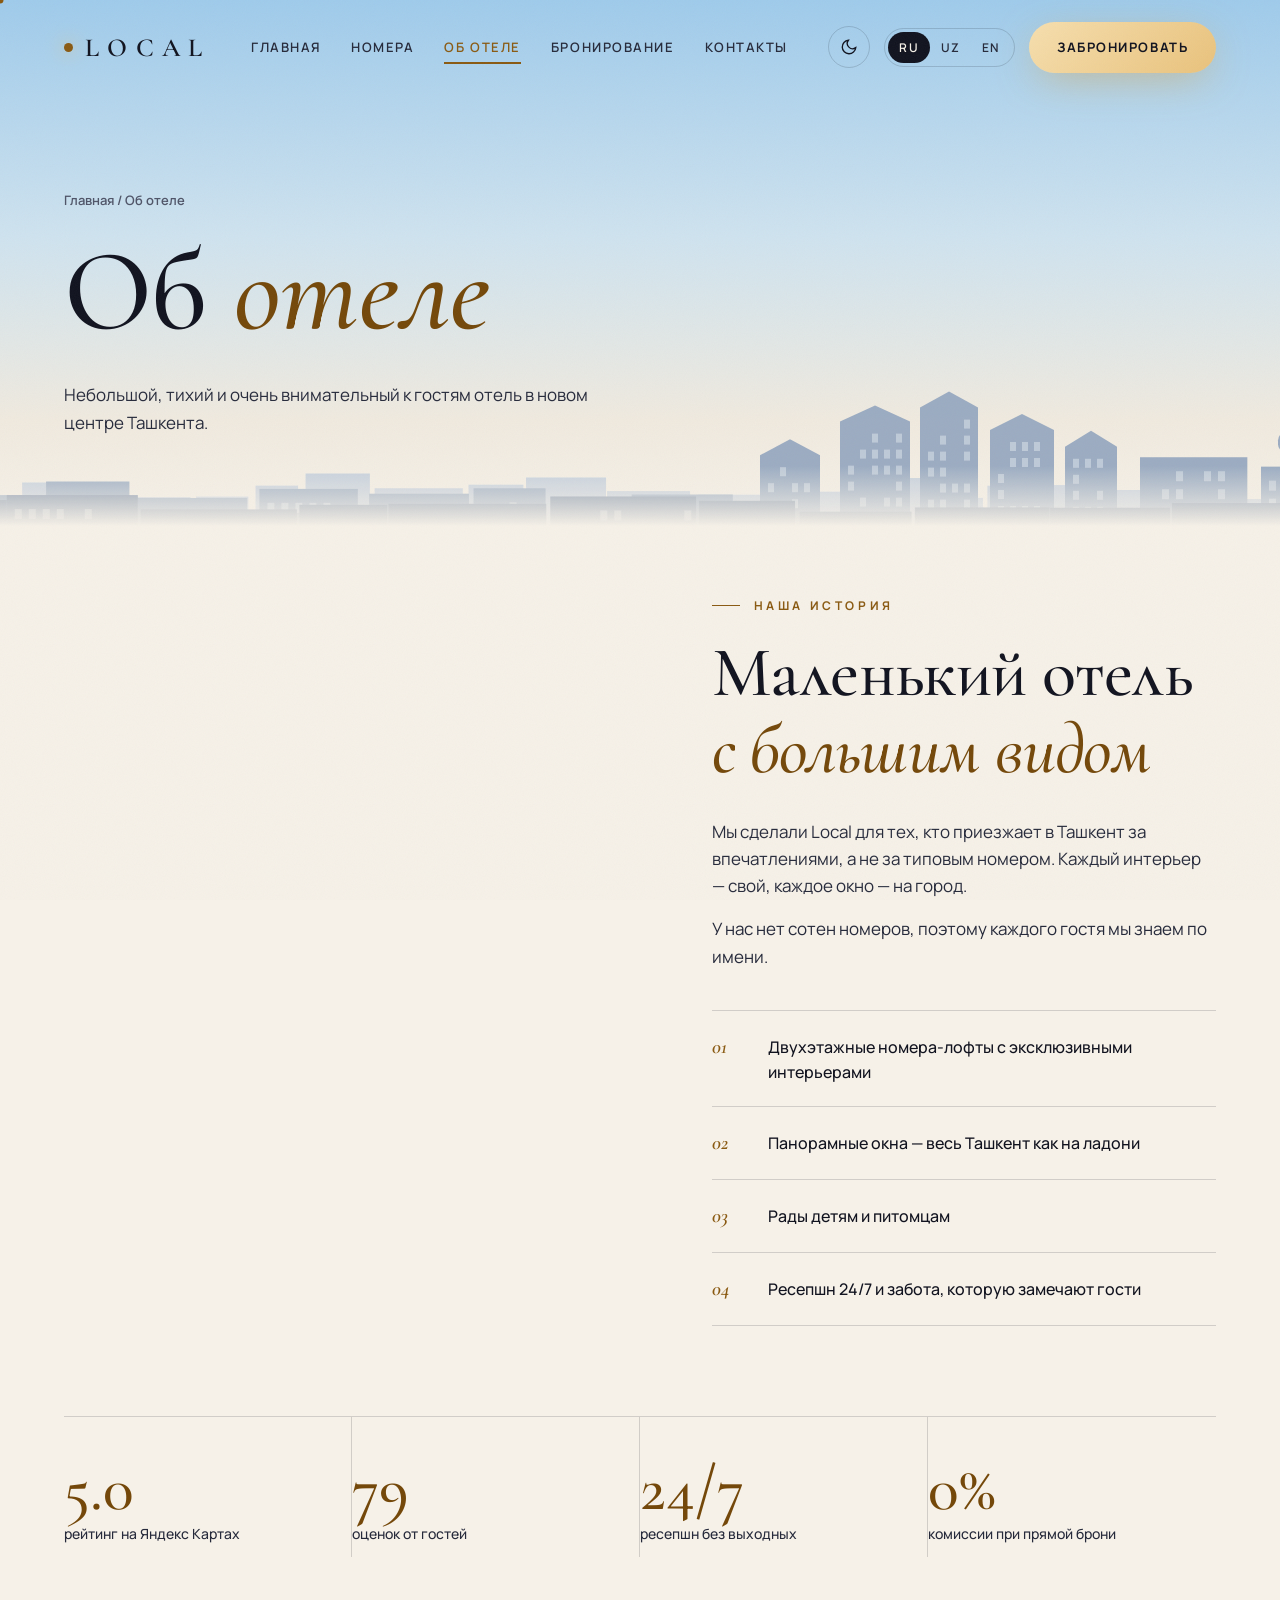
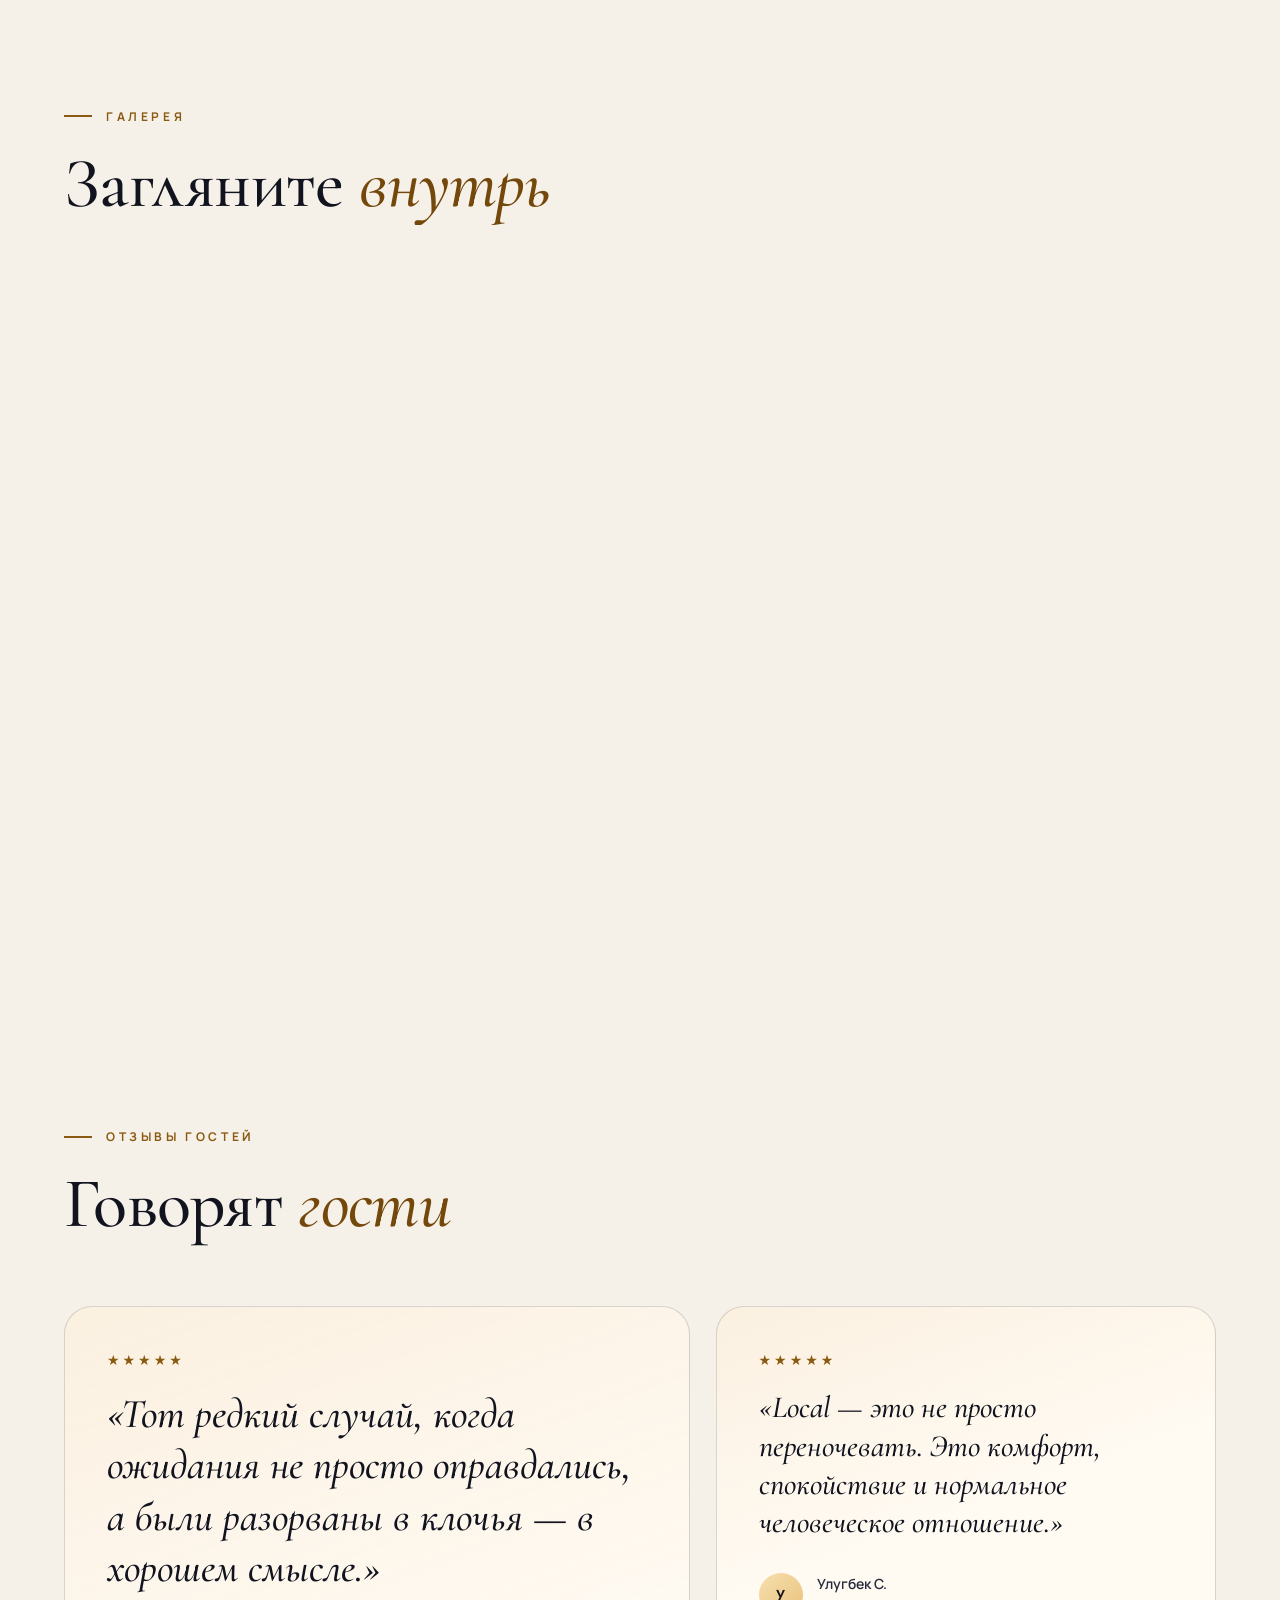
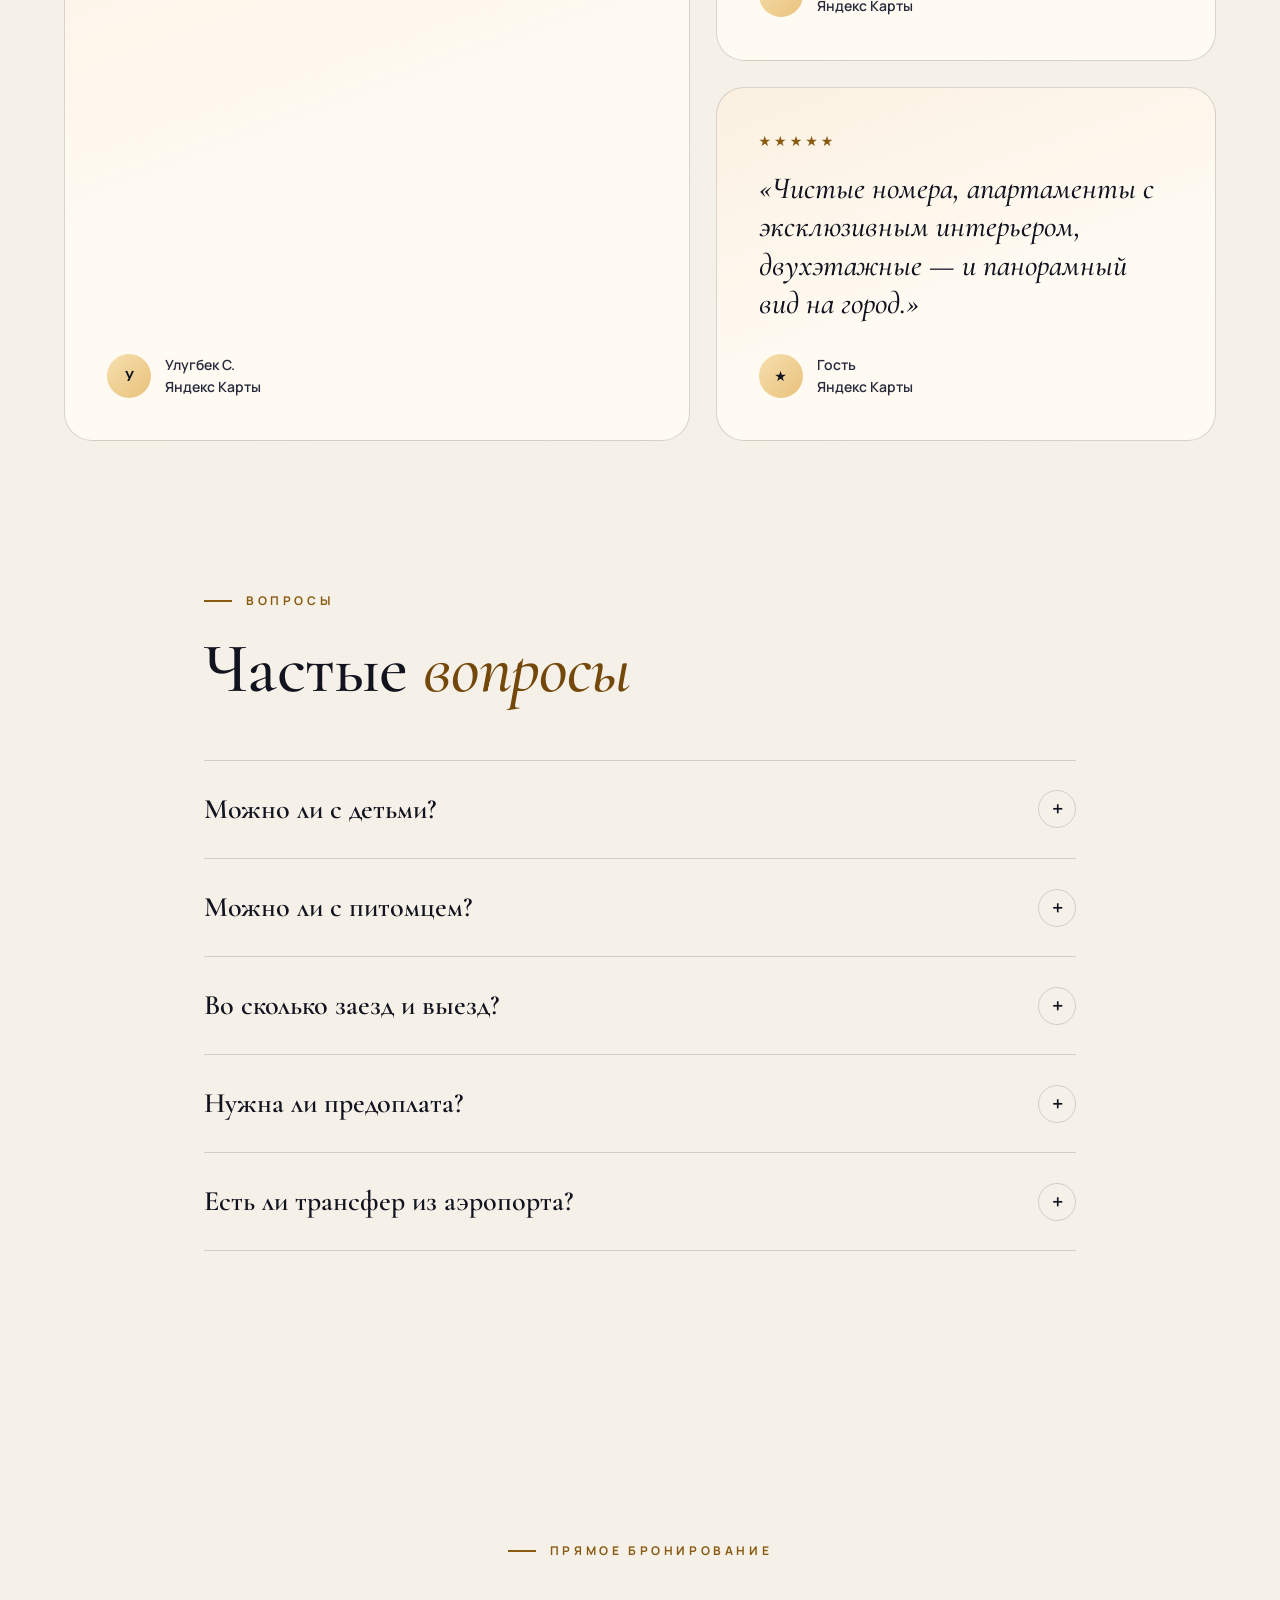
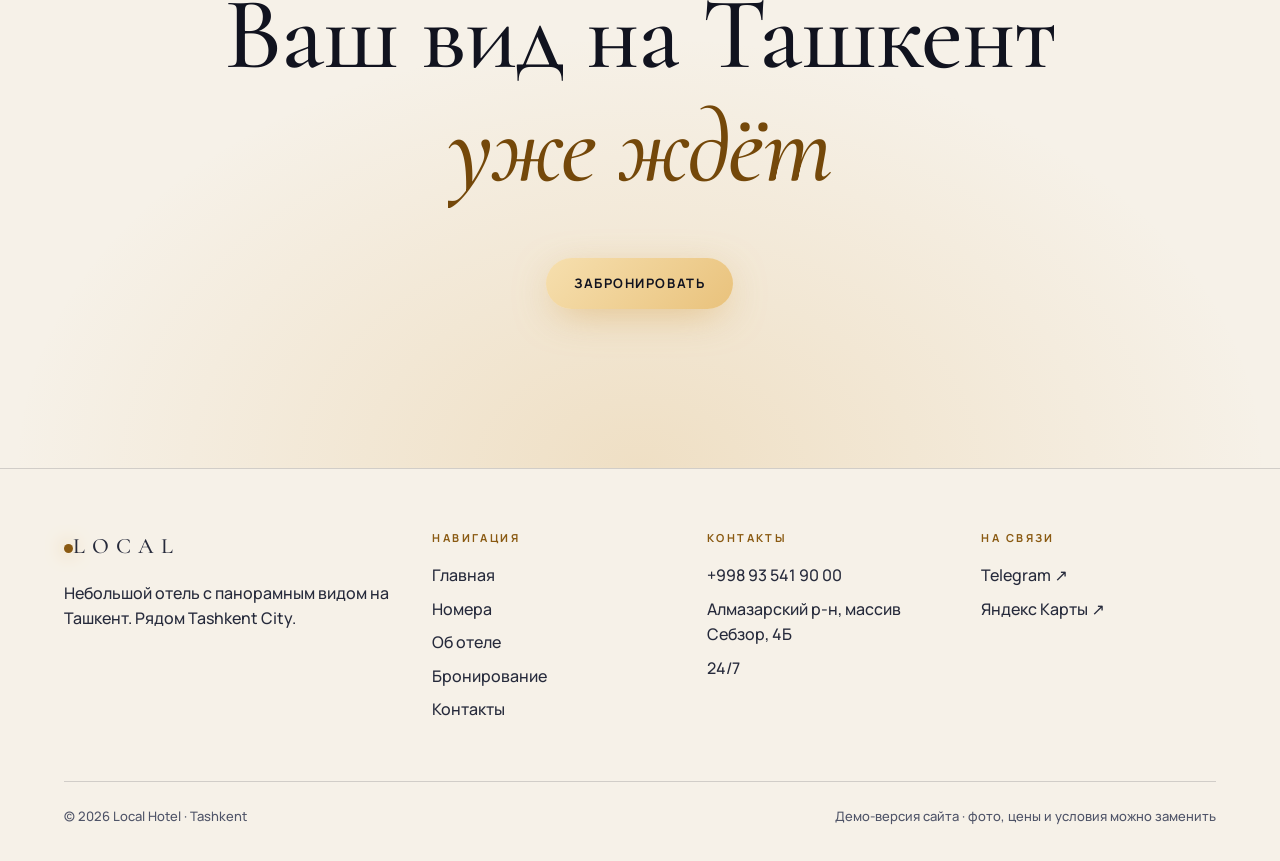
==== about.html @ a62f1e88 "Local Hotel demo site: 5 pages, light/dark theme, RU/UZ/EN, booking with kids and pets Co-Authored-B" ====
<!DOCTYPE html>
<html lang="ru" data-theme="light">
<head>
<meta charset="UTF-8">
<meta name="viewport" content="width=device-width, initial-scale=1">
<title>Об отеле — Local Hotel, Ташкент</title>
<meta name="description" content="Local Hotel — небольшой отель с панорамным видом на Ташкент. История, галерея, отзывы и ответы на частые вопросы.">
<link rel="preconnect" href="https://fonts.googleapis.com"><link rel="preconnect" href="https://fonts.gstatic.com" crossorigin>
<link href="https://fonts.googleapis.com/css2?family=Cormorant+Garamond:ital,wght@0,400;0,500;0,600;1,400;1,500;1,600&family=Manrope:wght@400;500;600;700;800&display=swap" rel="stylesheet">
<link rel="stylesheet" href="style.css">
<script>document.documentElement.dataset.theme=(()=>{try{return localStorage.getItem('lh_theme')||'light'}catch(e){return'light'}})()</script>
</head>
<body data-page="about">

<header class="page-head">
  <div class="wrap">
    <div class="crumbs reveal"><a href="index.html" data-i18n="nav_home"></a> / <span data-i18n="nav_about"></span></div>
    <h1 class="h1 split" data-i18n="ap_h"></h1>
    <p class="lead reveal d2" data-i18n="ap_p"></p>
  </div>
  <div class="mini-city city-auto"><svg data-city="140" viewBox="0 0 1600 140" preserveAspectRatio="xMidYMax slice"></svg></div>
</header>

<section class="sec" style="padding-top:70px">
  <div class="wrap">
    <div class="about-grid">
      <div class="ph arch reveal" id="storyImg"><div class="badge" data-i18n="badge"></div></div>
      <div>
        <div class="kicker reveal" data-i18n="story_k"></div>
        <h2 class="h2 split" data-i18n="story_h"></h2>
        <p class="lead reveal d1" style="margin-top:26px" data-i18n="story_p1"></p>
        <p class="lead reveal d2" style="margin-top:16px" data-i18n="story_p2"></p>
        <div class="num-list reveal d3">
          <div><em>01</em><p data-i18n="a1"></p></div>
          <div><em>02</em><p data-i18n="a2"></p></div>
          <div><em>03</em><p data-i18n="a3"></p></div>
          <div><em>04</em><p data-i18n="a4"></p></div>
        </div>
      </div>
    </div>
    <div class="stats">
      <div class="stat reveal"><b data-count="5.0">0</b><span data-i18n="s1"></span></div>
      <div class="stat reveal d1"><b data-count="79">0</b><span data-i18n="s2"></span></div>
      <div class="stat reveal d2"><b>24/7</b><span data-i18n="s3"></span></div>
      <div class="stat reveal d3"><b>0%</b><span data-i18n="s4"></span></div>
    </div>
  </div>
</section>

<section class="sec" style="padding-top:20px">
  <div class="wrap">
    <div class="kicker reveal" data-i18n="gal_k"></div>
    <h2 class="h2 split" data-i18n="gal_h"></h2>
    <div class="gallery" id="gallery"></div>
  </div>
</section>

<section class="sec" style="padding-top:20px">
  <div class="wrap">
    <div class="kicker reveal" data-i18n="rev_k"></div>
    <h2 class="h2 split" data-i18n="rev_h"></h2>
    <div class="reviews">
      <div class="rev big reveal"><div><div class="stars5">★★★★★</div><q data-i18n="r1"></q></div>
        <div class="who"><div class="av">У</div><div>Улугбек С.<br><span data-i18n="ya"></span></div></div></div>
      <div class="rev reveal d1"><div class="stars5">★★★★★</div><q data-i18n="r2"></q>
        <div class="who"><div class="av">У</div><div>Улугбек С.<br><span data-i18n="ya"></span></div></div></div>
      <div class="rev reveal d2"><div class="stars5">★★★★★</div><q data-i18n="r3"></q>
        <div class="who"><div class="av">★</div><div><span data-i18n="guest_n"></span><br><span data-i18n="ya"></span></div></div></div>
    </div>
  </div>
</section>

<section class="sec" style="padding-top:20px">
  <div class="wrap" style="max-width:1000px">
    <div class="kicker reveal" data-i18n="faq_k"></div>
    <h2 class="h2 split" data-i18n="faq_h"></h2>
    <div class="faq reveal d1">
      <div class="qa"><button><span data-i18n="q1"></span><i>+</i></button><div class="ans"><div><p data-i18n="aq1"></p></div></div></div>
      <div class="qa"><button><span data-i18n="q2"></span><i>+</i></button><div class="ans"><div><p data-i18n="aq2"></p></div></div></div>
      <div class="qa"><button><span data-i18n="q3"></span><i>+</i></button><div class="ans"><div><p data-i18n="aq3"></p></div></div></div>
      <div class="qa"><button><span data-i18n="q4"></span><i>+</i></button><div class="ans"><div><p data-i18n="aq4"></p></div></div></div>
      <div class="qa"><button><span data-i18n="q5"></span><i>+</i></button><div class="ans"><div><p data-i18n="aq5"></p></div></div></div>
    </div>
  </div>
</section>

<section class="cta">
  <div class="wrap">
    <div class="kicker reveal" style="justify-content:center" data-i18n="cta_k"></div>
    <h2 class="h2 split" data-i18n="cta_h"></h2>
    <div class="btns reveal d2"><a href="booking.html" class="btn btn-gold"><span data-i18n="book"></span></a></div>
  </div>
</section>

<script src="app.js"></script>
<script>
$('#storyImg').insertAdjacentHTML('afterbegin',`<img src="${IMG.r1}" alt="" loading="lazy" onerror="this.remove()">`);
const pics=[ROOMS[1].img,IMG.about,ROOMS[0].img,ROOMS[2].img,ROOMS[3].img,IMG.cat];
$('#gallery').innerHTML=pics.map((p,i)=>`<div class="ph reveal d${i%4}"><img src="${p}" alt="" loading="lazy" onerror="this.remove()"></div>`).join('');
LH.faq(); LH.lightbox(); LH.init();
</script>
</body>
</html>
---- style.css ----
/* ============ LOCAL HOTEL — общие стили ============ */
:root{
  --bg:#f6f1e8;--bg-2:#ede4d5;--surface:#fffaf2;--surface-2:#f1e8da;
  --text:#11131f;--text-2:#262a3b;--mute:#4f5468;
  --line:rgba(17,19,31,.16);--glass:rgba(255,250,242,.82);--nav-bg:rgba(246,241,232,.9);
  --acc:#8a5a12;--acc-2:#74480a;--gold:#e9c27c;--gold-2:#f6dfae;--on-gold:#11131f;
  --ph:linear-gradient(160deg,#e6dbc8,#d2c3a8);
  --hero-bg:linear-gradient(180deg,#9fcbeb 0%,#cfe3ef 45%,#f0eadf 80%,var(--bg) 100%);
  --h1:#c1cddc;--h2:#93a6bf;--h3:#7387a3;
  --grain:.04;--shadow:0 30px 80px -30px rgba(60,45,20,.35);
  --serif:'Cormorant Garamond',Georgia,serif;
  --sans:'Manrope',system-ui,sans-serif;
  --ease:cubic-bezier(.2,.8,.2,1);
  color-scheme:light;
}
[data-theme="dark"]{
  --bg:#070a12;--bg-2:#0b1020;--surface:#111a30;--surface-2:#0b1020;
  --text:#f3ece0;--text-2:#d0d5e0;--mute:#a3abbf;
  --line:rgba(243,236,224,.13);--glass:rgba(12,18,36,.66);--nav-bg:rgba(7,10,18,.8);
  --acc:#e8c27a;--acc-2:#f6dfae;
  --ph:linear-gradient(160deg,#2a3558,#121a30 60%,#0b1020);
  --hero-bg:radial-gradient(120% 80% at 70% 0%,#1d2a52 0%,#0e1530 45%,#070a12 100%);
  --h1:#141d3a;--h2:#0c1226;--h3:#070a12;
  --grain:.07;--shadow:0 30px 80px -20px rgba(0,0,0,.7);
  color-scheme:dark;
}
*{box-sizing:border-box;margin:0;padding:0}
html{scroll-behavior:smooth}
body{background:var(--bg);color:var(--text);font-family:var(--sans);line-height:1.6;overflow-x:hidden;-webkit-font-smoothing:antialiased;transition:background .6s,color .6s}
a{color:inherit;text-decoration:none}
img{display:block;max-width:100%}
button,input,select,textarea{font:inherit;color:inherit}
::selection{background:var(--gold);color:var(--on-gold)}
body::after{content:"";position:fixed;inset:0;pointer-events:none;z-index:300;opacity:var(--grain);
  background-image:url("data:image/svg+xml,%3Csvg xmlns='http://www.w3.org/2000/svg' width='160' height='160'%3E%3Cfilter id='n'%3E%3CfeTurbulence type='fractalNoise' baseFrequency='.9' numOctaves='3' stitchTiles='stitch'/%3E%3C/filter%3E%3Crect width='100%25' height='100%25' filter='url(%23n)'/%3E%3C/svg%3E")}

/* ---------- переходы между страницами ---------- */
.curtain{position:fixed;inset:0;z-index:400;background:var(--text);color:var(--bg);display:grid;place-items:center;transform:translateY(0);transition:transform .9s var(--ease)}
.curtain .cw{font-family:var(--serif);font-size:clamp(46px,8vw,110px);letter-spacing:.32em;display:flex;overflow:hidden}
.curtain .cw span{display:inline-block;transform:translateY(110%);animation:cup .8s var(--ease) forwards}
.curtain.out{transform:translateY(-100%);visibility:hidden;transition:transform .9s var(--ease),visibility 0s .9s}
.curtain.in{transform:translateY(0);transition:transform .7s var(--ease)}
.curtain.below{transform:translateY(100%);transition:none}
@keyframes cup{to{transform:none}}

/* ---------- курсор ---------- */
.cur,.cur-ring{position:fixed;left:0;top:0;pointer-events:none;z-index:350;border-radius:50%;transform:translate(-50%,-50%)}
.cur{width:7px;height:7px;background:var(--acc)}
.cur-ring{width:38px;height:38px;border:1px solid var(--acc);transition:width .35s var(--ease),height .35s var(--ease),background .35s,border-color .35s;opacity:.6}
.cur-ring.big{width:74px;height:74px;background:rgba(232,194,122,.15);border-color:transparent;opacity:1}
@media (hover:none){.cur,.cur-ring{display:none}}

/* ---------- прогресс скролла ---------- */
.progress{position:fixed;top:0;left:0;height:2px;width:100%;background:linear-gradient(90deg,var(--gold),var(--acc));transform-origin:0 50%;transform:scaleX(0);z-index:60}

/* ---------- шапка ---------- */
.nav{position:fixed;top:0;left:0;right:0;z-index:50;display:flex;align-items:center;justify-content:space-between;padding:22px 5vw;transition:background .4s,padding .4s,border-color .4s,transform .5s var(--ease);border-bottom:1px solid transparent}
.nav.scrolled{background:var(--nav-bg);backdrop-filter:blur(18px);-webkit-backdrop-filter:blur(18px);padding:13px 5vw;border-color:var(--line)}
.nav.hide{transform:translateY(-100%)}
.logo{font-family:var(--serif);font-size:26px;letter-spacing:.32em;font-weight:600;display:flex;align-items:center;gap:12px}
.logo i{width:9px;height:9px;border-radius:50%;background:var(--acc);box-shadow:0 0 18px var(--gold);display:inline-block;animation:pulse 2.4s ease-in-out infinite}
@keyframes pulse{50%{box-shadow:0 0 4px var(--gold)}}
.nav-links{display:flex;gap:30px;font-size:13px;letter-spacing:.12em;text-transform:uppercase;color:var(--text-2);font-weight:600}
.nav-links a{position:relative;transition:color .3s}
.nav-links a:hover,.nav-links a.active{color:var(--acc)}
.nav-links a::after{content:"";position:absolute;left:0;bottom:-6px;height:1.5px;width:0;background:var(--acc);transition:width .4s var(--ease)}
.nav-links a:hover::after,.nav-links a.active::after{width:100%}
.nav-right{display:flex;align-items:center;gap:14px}
.lang{display:flex;border:1px solid var(--line);border-radius:40px;padding:3px}
.lang button{background:none;border:0;cursor:pointer;font-size:12px;font-weight:600;letter-spacing:.1em;padding:6px 11px;border-radius:30px;color:var(--text-2);transition:.3s}
.lang button.on{background:var(--text);color:var(--bg)}
.icon-btn{width:42px;height:42px;border-radius:50%;border:1px solid var(--line);background:transparent;cursor:pointer;display:grid;place-items:center;color:var(--text);transition:border-color .3s,transform .6s var(--ease)}
.icon-btn:hover{border-color:var(--acc);transform:rotate(30deg)}
.icon-btn svg{width:18px;height:18px}
.i-sun{display:none}[data-theme="dark"] .i-sun{display:block}[data-theme="dark"] .i-moon{display:none}
.burger{display:none}
.mnav{position:fixed;inset:0;z-index:45;background:var(--bg);display:flex;flex-direction:column;justify-content:center;padding:0 8vw;gap:8px;clip-path:circle(0 at calc(100% - 40px) 40px);transition:clip-path .8s var(--ease)}
.mnav.open{clip-path:circle(150% at calc(100% - 40px) 40px)}
.mnav a{font-family:var(--serif);font-size:44px;line-height:1.25}
.mnav a.active{color:var(--acc);font-style:italic}

/* ---------- кнопки ---------- */
.btn{position:relative;display:inline-flex;align-items:center;gap:10px;border:0;cursor:pointer;border-radius:60px;padding:15px 28px;font-size:13px;letter-spacing:.12em;text-transform:uppercase;font-weight:700;transition:box-shadow .3s,background .3s,color .3s,border-color .3s;overflow:hidden;will-change:transform}
.btn span{position:relative;z-index:1}
.btn-gold{background:linear-gradient(135deg,var(--gold-2),var(--gold));color:var(--on-gold);box-shadow:0 10px 40px -10px rgba(214,160,70,.65)}
.btn-gold::before{content:"";position:absolute;inset:0;background:linear-gradient(120deg,transparent 30%,rgba(255,255,255,.6) 50%,transparent 70%);transform:translateX(-120%);transition:transform .8s var(--ease)}
.btn-gold:hover::before{transform:translateX(120%)}
.btn-ghost{background:transparent;border:1.5px solid var(--line);color:var(--text)}
.btn-ghost:hover{border-color:var(--acc);color:var(--acc)}
.btn svg{width:16px;height:16px;position:relative;z-index:1;transition:transform .4s var(--ease)}
.btn:hover svg{transform:translateX(4px)}

/* ---------- общие блоки ---------- */
.wrap{max-width:1300px;margin:0 auto;padding:0 5vw}
.sec{padding:130px 0;position:relative}
.kicker{font-size:12px;font-weight:700;letter-spacing:.3em;text-transform:uppercase;color:var(--acc);display:flex;align-items:center;gap:14px;margin-bottom:22px}
.kicker::before{content:"";width:28px;height:1.5px;background:var(--acc)}
.h2{font-family:var(--serif);font-weight:500;font-size:clamp(40px,5.5vw,84px);line-height:1.02;letter-spacing:-.01em}
.h2 em,.h1 em{font-style:italic;color:var(--acc-2)}
.lead{color:var(--text-2);font-size:17px;max-width:560px}
.reveal{opacity:0;transform:translateY(46px);transition:opacity 1.1s var(--ease),transform 1.1s var(--ease)}
.reveal.in{opacity:1;transform:none}
.d1{transition-delay:.1s}.d2{transition-delay:.2s}.d3{transition-delay:.3s}.d4{transition-delay:.4s}
/* разбивка заголовков по словам */
.split .w{display:inline-block;overflow:hidden;vertical-align:top;padding-bottom:.08em}
.split .w>span{display:inline-block;transform:translateY(105%) rotate(4deg);transition:transform 1s var(--ease);transition-delay:calc(var(--i)*60ms)}
.split.in .w>span{transform:none}
/* фото */
.ph{position:relative;overflow:hidden;background:var(--ph)}
.ph img{position:absolute;inset:0;width:100%;height:100%;object-fit:cover;transition:transform 1.4s var(--ease)}
.ph.reveal{opacity:1;transform:none;clip-path:inset(100% 0 0 0);transition:clip-path 1.3s var(--ease)}
.ph.reveal img{transform:scale(1.25)}
.ph.reveal.in{clip-path:inset(0 0 0 0)}
.ph.reveal.in img{transform:scale(1)}

/* ---------- шапка внутренних страниц ---------- */
.page-head{position:relative;padding:190px 0 90px;overflow:hidden;background:var(--hero-bg)}
.page-head .h1{font-family:var(--serif);font-weight:500;font-size:clamp(56px,9vw,140px);line-height:.95}
.page-head .lead{margin-top:26px}
.crumbs{font-size:13px;color:var(--mute);margin-bottom:26px;font-weight:600}
.crumbs a:hover{color:var(--acc)}
.page-head .mini-city{position:absolute;left:0;right:0;bottom:0;height:140px;opacity:.9}
.page-head .mini-city svg{width:100%;height:100%}
.page-head .mini-city::after{content:"";position:absolute;inset:auto 0 0 0;height:60px;background:linear-gradient(transparent,var(--bg))}

/* ---------- город SVG ---------- */
.bld{transition:fill 1.4s var(--ease)}
.win{transition:opacity 1.2s var(--ease),fill 1.2s}
[data-theme="light"] .city-auto .win{fill:#f2f7fc!important;opacity:.4!important;animation:none}
[data-theme="light"] .city-auto .beacon{opacity:0!important}
.flick{animation:fl 4s steps(1) infinite}
@keyframes fl{0%,100%{opacity:.95}47%{opacity:.95}48%{opacity:.15}52%{opacity:.95}}
.beacon{animation:bc 1.6s ease-in-out infinite}
@keyframes bc{0%,100%{opacity:1}50%{opacity:.2}}

/* ---------- главный экран ---------- */
.hero{position:relative;min-height:100vh;display:flex;flex-direction:column;justify-content:center;overflow:hidden;background:var(--hero-bg);transition:background .8s}
.hero-glow{position:absolute;width:700px;height:700px;border-radius:50%;background:radial-gradient(circle,rgba(232,194,122,.2),transparent 65%);pointer-events:none;transform:translate(-50%,-50%);transition:left .7s var(--ease),top .7s var(--ease);left:70%;top:30%}
.stars{position:absolute;inset:0 0 35% 0;opacity:0;transition:opacity .8s}
[data-theme="dark"] .stars{opacity:1}
.stars i{position:absolute;width:2px;height:2px;border-radius:50%;background:#fff;animation:tw 3s ease-in-out infinite}
@keyframes tw{0%,100%{opacity:.15}50%{opacity:.9}}
.shoot{position:absolute;width:140px;height:2px;background:linear-gradient(90deg,#fff,transparent);border-radius:2px;opacity:0;transform:rotate(-24deg);display:none}
[data-theme="dark"] .shoot{display:block;animation:shoot 7s ease-in infinite}
@keyframes shoot{0%{opacity:0;transform:translate(0,0) rotate(-24deg)}2%{opacity:1}10%{opacity:0;transform:translate(-420px,190px) rotate(-24deg)}100%{opacity:0}}
.orb{position:absolute;right:12%;top:16%;width:96px;height:96px;border-radius:50%;transition:background .8s,box-shadow .8s;background:radial-gradient(circle,#fffaf0,#ffd88a 70%);box-shadow:0 0 120px 50px rgba(255,214,130,.55)}
[data-theme="dark"] .orb{width:88px;height:88px;background:radial-gradient(circle at 35% 35%,#fff8e6,#e9d7ae 60%,#c9b285);box-shadow:0 0 80px 20px rgba(246,223,174,.25)}
.cloud{position:absolute;height:46px;border-radius:50px;background:#fff;filter:blur(2px);opacity:.85;transition:opacity .8s;animation:drift linear infinite}
.cloud::before,.cloud::after{content:"";position:absolute;background:#fff;border-radius:50%}
.cloud::before{width:60%;height:150%;left:15%;top:-70%}
.cloud::after{width:40%;height:120%;right:12%;top:-45%}
[data-theme="dark"] .cloud{opacity:0}
@keyframes drift{from{transform:translateX(-30vw)}to{transform:translateX(130vw)}}
.birds{position:absolute;top:22%;left:0;width:100%;height:120px;pointer-events:none;transition:opacity .8s}
[data-theme="dark"] .birds{opacity:0}
.bird{position:absolute;animation:fly 26s linear infinite}
.bird svg{width:28px;height:14px;animation:flap .5s ease-in-out infinite alternate;transform-origin:50% 70%}
.bird path{fill:none;stroke:#3a4a64;stroke-width:2;stroke-linecap:round}
@keyframes fly{from{transform:translateX(-10vw)}to{transform:translateX(110vw)}}
@keyframes flap{to{transform:scaleY(.35)}}
.hero-sky{position:absolute;left:0;right:0;bottom:0;height:56vh;pointer-events:none}
.hero-sky svg{position:absolute;bottom:0;left:0;width:100%;height:100%}
.hero-sky::after{content:"";position:absolute;left:0;right:0;bottom:0;height:90px;background:linear-gradient(transparent,var(--bg));z-index:2}
.hero-inner{position:relative;z-index:3;padding:140px 5vw 260px;max-width:1300px}
.eyebrow{display:inline-flex;align-items:center;gap:12px;font-size:12px;font-weight:700;letter-spacing:.28em;text-transform:uppercase;color:var(--acc-2);margin-bottom:28px}
.eyebrow::before{content:"";width:40px;height:1.5px;background:var(--acc)}
.hero .h1{font-family:var(--serif);font-weight:500;font-size:clamp(54px,9vw,150px);line-height:.95;letter-spacing:-.01em}
.hero-sub{max-width:540px;margin-top:30px;color:var(--text-2);font-size:18px;font-weight:500}
.rating-chip{position:absolute;right:5vw;top:38%;z-index:3;background:var(--glass);backdrop-filter:blur(16px);-webkit-backdrop-filter:blur(16px);border:1px solid var(--line);border-radius:22px;padding:20px 24px;display:flex;gap:16px;align-items:center;animation:float 6s ease-in-out infinite;box-shadow:var(--shadow)}
.rating-chip b{font-family:var(--serif);font-size:54px;font-weight:600;line-height:1;color:var(--acc-2)}
.rating-chip small{display:block;font-size:12px;color:var(--text-2);font-weight:600}
.stars5{color:var(--acc);letter-spacing:3px;font-size:14px}
@keyframes float{0%,100%{transform:translateY(0)}50%{transform:translateY(-12px)}}
.scroll-hint{position:absolute;left:5vw;bottom:150px;z-index:3;font-size:11px;letter-spacing:.3em;text-transform:uppercase;color:var(--text-2);display:none}

/* быстрый поиск */
.book-bar{position:absolute;left:50%;bottom:40px;transform:translateX(-50%);z-index:5;width:min(1140px,92vw);display:grid;grid-template-columns:1fr 1fr 1fr 1fr auto;background:var(--glass);backdrop-filter:blur(22px);-webkit-backdrop-filter:blur(22px);border:1px solid var(--line);border-radius:26px;padding:10px;box-shadow:var(--shadow)}
.field{padding:10px 20px;border-right:1px solid var(--line);display:flex;flex-direction:column;gap:2px;min-width:0}
.field:nth-last-child(2){border-right:0}
.field label{font-size:10px;font-weight:700;letter-spacing:.22em;text-transform:uppercase;color:var(--acc)}
.field input,.field select{background:transparent;border:0;outline:0;font-size:15px;font-weight:600;color:var(--text);width:100%;cursor:pointer}
.field select option{background:var(--surface);color:var(--text)}
.book-bar .btn{border-radius:18px;padding:0 30px}

/* бегущая строка + кот */
.marquee{position:relative;z-index:6;border-top:1px solid var(--line);border-bottom:1px solid var(--line);overflow-x:clip;overflow-y:visible;padding:26px 0;background:var(--bg)}
.marquee-track{display:flex;gap:60px;width:max-content;animation:mq 40s linear infinite;font-family:var(--serif);font-size:clamp(26px,3vw,40px);font-style:italic;color:var(--text-2)}
.marquee:hover .marquee-track{animation-play-state:paused}
.marquee-track span{display:flex;align-items:center;gap:60px;white-space:nowrap}
.marquee-track span::after{content:"✦";font-style:normal;color:var(--acc);font-size:.6em}
@keyframes mq{to{transform:translateX(-50%)}}
.cat-walk{position:absolute;top:-33px;left:0;width:64px;height:34px;z-index:4;animation:catx 24s linear infinite;cursor:pointer}
.cat-walk svg{width:100%;height:100%;fill:var(--text);animation:catbob .35s ease-in-out infinite alternate}
.cat-walk .meow{position:absolute;bottom:40px;left:30px;background:var(--text);color:var(--bg);font-size:12px;font-weight:700;padding:5px 11px;border-radius:14px 14px 14px 2px;opacity:0;transform:translateY(6px) scale(.8);transition:.35s var(--ease);white-space:nowrap}
.cat-walk:hover .meow,.cat-walk.talk .meow{opacity:1;transform:none}
.cat-walk:hover{animation-play-state:paused}
.cat-walk:hover svg{animation-play-state:paused}
@keyframes catx{0%{transform:translateX(-80px)}48%{transform:translateX(calc(100vw + 20px))}50%{transform:translateX(calc(100vw + 20px)) scaleX(-1)}98%{transform:translateX(-80px) scaleX(-1)}100%{transform:translateX(-80px)}}
@keyframes catbob{to{transform:translateY(-2px)}}

/* статистика */
.stats{display:grid;grid-template-columns:repeat(4,1fr);border-top:1px solid var(--line);margin-top:90px}
.stat{padding:40px 30px 10px 0;border-right:1px solid var(--line)}
.stat:last-child{border-right:0}
.stat b{font-family:var(--serif);font-size:clamp(48px,5vw,72px);font-weight:500;color:var(--acc-2);line-height:1;display:block}
.stat span{font-size:14px;color:var(--text-2);font-weight:500}

/* о нас */
.about-grid{display:grid;grid-template-columns:1.05fr .95fr;gap:90px;align-items:center}
.arch{aspect-ratio:4/5;border-radius:220px 220px 24px 24px}
.badge{position:absolute;z-index:2;left:0;bottom:40px;background:var(--text);color:var(--bg);padding:18px 26px;border-radius:0 60px 60px 0;font-family:var(--serif);font-size:22px;font-style:italic}
.num-list{margin-top:40px}
.num-list div{display:flex;gap:22px;padding:20px 0;border-top:1px solid var(--line);align-items:baseline;transition:padding .4s var(--ease)}
.num-list div:hover{padding-left:12px}
.num-list div:last-child{border-bottom:1px solid var(--line)}
.num-list em{font-family:var(--serif);color:var(--acc);font-size:20px;min-width:34px;font-weight:600}
.num-list p{color:var(--text);font-weight:500}

/* номера */
.rooms-head{display:flex;justify-content:space-between;align-items:flex-end;gap:40px;margin-bottom:60px;flex-wrap:wrap}
.rooms{display:grid;grid-template-columns:repeat(auto-fill,minmax(300px,1fr));gap:26px}
.room{background:var(--surface);border:1px solid var(--line);border-radius:28px;overflow:hidden;transition:transform .6s var(--ease),border-color .4s,box-shadow .6s,opacity .5s;will-change:transform;display:flex;flex-direction:column}
.room:hover{border-color:rgba(184,128,40,.55);box-shadow:0 40px 90px -30px rgba(184,128,40,.4)}
.room .ph{aspect-ratio:4/3.1}
.room:hover .ph img{transform:scale(1.07)}
.tag{position:absolute;z-index:2;top:18px;left:18px;background:rgba(7,10,18,.62);backdrop-filter:blur(10px);border:1px solid rgba(255,255,255,.18);border-radius:40px;padding:6px 14px;font-size:11px;font-weight:700;letter-spacing:.16em;text-transform:uppercase;color:#f6dfae}
.room .icons{position:absolute;z-index:2;top:18px;right:18px;display:flex;gap:6px}
.room .icons span{width:34px;height:34px;border-radius:50%;background:rgba(255,250,242,.92);display:grid;place-items:center;font-size:16px;box-shadow:0 6px 18px rgba(0,0,0,.2);transition:transform .4s var(--ease)}
.room:hover .icons span{transform:translateY(-3px) rotate(-8deg)}
.room-body{padding:28px 28px 30px;display:flex;flex-direction:column;flex:1}
.room h3{font-family:var(--serif);font-weight:600;font-size:31px;line-height:1.1}
.room .desc{color:var(--text-2);font-size:14.5px;margin-top:10px}
.feat{display:flex;flex-wrap:wrap;gap:8px;margin:18px 0 24px}
.feat span{font-size:12.5px;font-weight:600;color:var(--text-2);border:1px solid var(--line);border-radius:30px;padding:5px 12px}
.room-foot{display:flex;justify-content:space-between;align-items:center;border-top:1px solid var(--line);padding-top:20px;margin-top:auto}
.price small{display:block;font-size:11px;font-weight:700;color:var(--mute);letter-spacing:.14em;text-transform:uppercase}
.price b{font-family:var(--serif);font-size:30px;font-weight:600;color:var(--acc-2)}
.price b sub{font-family:var(--sans);font-size:12px;color:var(--mute);vertical-align:baseline;margin-left:4px;font-weight:600}
.room .btn{padding:12px 20px}
.room.hidden{display:none}
.filters{display:flex;gap:10px;flex-wrap:wrap;margin-bottom:40px}
.chip{border:1.5px solid var(--line);background:transparent;border-radius:40px;padding:10px 18px;font-size:14px;font-weight:600;cursor:pointer;transition:.3s var(--ease)}
.chip:hover{border-color:var(--acc)}
.chip.on{background:var(--text);color:var(--bg);border-color:var(--text)}

/* для всей семьи */
.family{display:grid;grid-template-columns:repeat(3,1fr);gap:22px;margin-top:60px}
.fam{position:relative;border-radius:28px;overflow:hidden;min-height:440px;display:flex;flex-direction:column;justify-content:flex-end;padding:30px;color:#fff;isolation:isolate}
.fam .ph{position:absolute;inset:0;z-index:-2}
.fam::after{content:"";position:absolute;inset:0;z-index:-1;background:linear-gradient(180deg,transparent 30%,rgba(7,10,18,.88))}
.fam:hover .ph img{transform:scale(1.08)}
.fam .emo{font-size:40px;display:inline-block;animation:wig 2.6s ease-in-out infinite}
.fam:nth-child(2) .emo{animation-delay:.4s}.fam:nth-child(3) .emo{animation-delay:.8s}
@keyframes wig{0%,100%{transform:rotate(0)}10%{transform:rotate(-14deg)}20%{transform:rotate(12deg)}30%{transform:rotate(0)}}
.fam h3{font-family:var(--serif);font-size:34px;font-weight:600;line-height:1.05;margin:10px 0 8px}
.fam p{color:#e6e9f0;font-size:15px}
.paws{position:absolute;inset:0;pointer-events:none;z-index:0}
.paws i{position:absolute;font-style:normal;font-size:18px;opacity:0;animation:paw 5s ease-in-out infinite}
@keyframes paw{0%,100%{opacity:0}20%,60%{opacity:.9}}

/* панорама */
.pano{height:100vh;min-height:640px;overflow:hidden;position:relative;transition:background 1.6s var(--ease)}
.pano.night{background:linear-gradient(180deg,#060914 0%,#0d1430 45%,#1b2550 75%,#2b2a4a 100%)}
.pano.day{background:linear-gradient(180deg,#5fa3d9 0%,#9ccbe9 45%,#f3d9b1 85%,#f6c98f 100%)}
.pano-svg{position:absolute;left:0;right:0;bottom:0;height:70%}
.pano-svg svg{width:100%;height:100%}
.pano .sun{position:absolute;left:18%;width:120px;height:120px;border-radius:50%;transition:top 1.6s var(--ease),background 1.6s,box-shadow 1.6s}
.pano.day .sun{top:14%;background:radial-gradient(circle,#fff6d6,#ffd57a);box-shadow:0 0 120px 40px rgba(255,214,122,.55)}
.pano.night .sun{top:16%;background:radial-gradient(circle at 35% 35%,#fffbee,#e7d6ad 60%,#c3ad80);box-shadow:0 0 90px 20px rgba(246,223,174,.25)}
.pano.day .win{fill:#eef4fa!important;opacity:.32!important;animation:none}
.pano.day .beacon{opacity:0!important}
.pano-copy{position:absolute;z-index:3;top:13%;right:6vw;text-align:right;max-width:560px;color:#f3ece0;transition:color 1.6s}
.pano .kicker{color:#f6dfae;justify-content:flex-end}.pano .kicker::before{background:#f6dfae}
.pano .h2 em{color:#f6dfae}
.pano.day .pano-copy{color:#0f1a33}
.pano.day .kicker{color:#5c3606}.pano.day .kicker::before{background:#5c3606}
.pano.day .h2 em{color:#6e3f06}
.toggle{margin-top:34px;display:inline-flex;gap:6px;background:rgba(7,10,18,.5);backdrop-filter:blur(14px);border:1px solid rgba(255,255,255,.2);border-radius:60px;padding:6px;cursor:pointer;user-select:none}
.toggle span{padding:10px 20px;border-radius:40px;font-size:12px;font-weight:700;letter-spacing:.18em;text-transform:uppercase;color:#e3e7f0;transition:.5s var(--ease)}
.toggle span.on{background:#f3ece0;color:#0b1020}

/* отзывы */
.reviews{display:grid;grid-template-columns:1.25fr 1fr;gap:26px;margin-top:60px}
.rev{border:1px solid var(--line);border-radius:28px;padding:42px;background:linear-gradient(160deg,rgba(214,160,70,.1),transparent 55%),var(--surface);transition:transform .5s var(--ease)}
.rev:hover{transform:translateY(-6px)}
.rev.big{grid-row:span 2;display:flex;flex-direction:column;justify-content:space-between}
.rev q{font-family:var(--serif);font-size:clamp(24px,2.4vw,34px);line-height:1.25;font-style:italic;font-weight:500;quotes:"«" "»";display:block;margin-top:18px}
.rev.big q{font-size:clamp(30px,3.2vw,46px)}
.who{display:flex;align-items:center;gap:14px;margin-top:30px;font-size:14px;color:var(--text-2);font-weight:600}
.av{width:44px;height:44px;border-radius:50%;background:linear-gradient(135deg,var(--gold-2),var(--gold));color:#11131f;display:grid;place-items:center;font-weight:800}
.src{margin-top:26px;font-size:14px;color:var(--text-2);font-weight:500}
.src a{color:var(--acc-2);border-bottom:1px solid rgba(184,128,40,.4);font-weight:700}

/* галерея */
.gallery{display:grid;grid-template-columns:repeat(4,1fr);grid-auto-rows:220px;gap:16px;margin-top:60px}
.gallery .ph{border-radius:22px;cursor:zoom-in}
.gallery .ph:nth-child(1){grid-column:span 2;grid-row:span 2}
.gallery .ph:nth-child(4){grid-row:span 2}
.gallery .ph:hover img{transform:scale(1.06)}
.lightbox{position:fixed;inset:0;z-index:200;background:rgba(3,5,10,.9);display:grid;place-items:center;opacity:0;visibility:hidden;transition:.5s var(--ease);padding:30px;cursor:zoom-out}
.lightbox.open{opacity:1;visibility:visible}
.lightbox img{max-height:86vh;border-radius:18px;transform:scale(.92);transition:.6s var(--ease)}
.lightbox.open img{transform:none}

/* FAQ */
.faq{margin-top:50px;border-top:1px solid var(--line)}
.qa{border-bottom:1px solid var(--line)}
.qa button{width:100%;display:flex;justify-content:space-between;align-items:center;gap:20px;background:none;border:0;cursor:pointer;text-align:left;padding:26px 0;font-family:var(--serif);font-size:clamp(22px,2.2vw,30px);font-weight:600}
.qa button i{width:38px;height:38px;flex:none;border-radius:50%;border:1.5px solid var(--line);display:grid;place-items:center;font-style:normal;font-family:var(--sans);font-size:20px;transition:transform .5s var(--ease),background .3s}
.qa.open button i{transform:rotate(45deg);background:var(--text);color:var(--bg)}
.qa .ans{display:grid;grid-template-rows:0fr;transition:grid-template-rows .6s var(--ease)}
.qa.open .ans{grid-template-rows:1fr}
.qa .ans>div{overflow:hidden}
.qa .ans p{padding:0 60px 26px 0;color:var(--text-2);font-size:16px}

/* бронирование */
.booking{display:grid;grid-template-columns:1.3fr .9fr;gap:40px;align-items:start}
.panel{background:var(--surface);border:1px solid var(--line);border-radius:28px;padding:36px}
.panel+.panel{margin-top:22px}
.panel h3{font-family:var(--serif);font-size:30px;font-weight:600;margin-bottom:22px;display:flex;align-items:center;gap:12px}
.panel h3 b{font-family:var(--sans);font-size:12px;width:28px;height:28px;border-radius:50%;background:var(--text);color:var(--bg);display:grid;place-items:center}
.row2{display:grid;grid-template-columns:1fr 1fr;gap:14px}
.inp{display:flex;flex-direction:column;gap:6px;margin-bottom:14px}
.inp label{font-size:11px;font-weight:700;letter-spacing:.18em;text-transform:uppercase;color:var(--acc)}
.inp input,.inp select,.inp textarea{background:var(--bg);border:1.5px solid var(--line);border-radius:14px;padding:14px 16px;outline:0;font-weight:600;transition:border-color .3s}
.inp input:focus,.inp select:focus,.inp textarea:focus{border-color:var(--acc)}
.stepper{display:flex;justify-content:space-between;align-items:center;padding:16px 0;border-bottom:1px solid var(--line)}
.stepper:last-of-type{border-bottom:0}
.stepper .lbl b{display:block;font-weight:700}
.stepper .lbl small{color:var(--mute);font-weight:500}
.stepper .ctl{display:flex;align-items:center;gap:14px}
.stepper button{width:40px;height:40px;border-radius:50%;border:1.5px solid var(--line);background:transparent;cursor:pointer;font-size:20px;font-weight:600;transition:.3s}
.stepper button:hover{border-color:var(--acc);color:var(--acc)}
.stepper button:active{transform:scale(.9)}
.stepper output{min-width:22px;text-align:center;font-family:var(--serif);font-size:26px;font-weight:600}
.pick-rooms{display:grid;grid-template-columns:1fr 1fr;gap:12px}
.pick{position:relative;border:1.5px solid var(--line);border-radius:18px;overflow:hidden;cursor:pointer;transition:.4s var(--ease);background:var(--bg)}
.pick .ph{aspect-ratio:16/9}
.pick div.t{padding:12px 14px}
.pick b{display:block;font-weight:700;font-size:14.5px}
.pick small{color:var(--acc-2);font-weight:700}
.pick.on{border-color:var(--acc);box-shadow:0 0 0 3px rgba(184,128,40,.25)}
.pick.off{opacity:.38;pointer-events:none;filter:grayscale(1)}
.pick.on::after{content:"✓";position:absolute;top:10px;right:10px;width:28px;height:28px;border-radius:50%;background:var(--acc);color:#fff;display:grid;place-items:center;font-weight:800;animation:pop .4s var(--ease)}
@keyframes pop{from{transform:scale(0)}}
.switch{display:flex;justify-content:space-between;align-items:center;gap:16px;padding:16px 0;border-bottom:1px solid var(--line);cursor:pointer}
.switch:last-child{border-bottom:0}
.switch .lbl b{display:block;font-weight:700}
.switch .lbl small{color:var(--mute);font-weight:500}
.switch input{display:none}
.switch .tg{width:54px;height:30px;border-radius:30px;background:var(--line);position:relative;flex:none;transition:background .3s}
.switch .tg::after{content:"";position:absolute;top:3px;left:3px;width:24px;height:24px;border-radius:50%;background:#fff;box-shadow:0 2px 6px rgba(0,0,0,.25);transition:transform .4s var(--ease)}
.switch input:checked+.tg{background:var(--acc)}
.switch input:checked+.tg::after{transform:translateX(24px)}
.pet-opts{display:grid;grid-template-rows:0fr;transition:grid-template-rows .5s var(--ease)}
.pet-opts.open{grid-template-rows:1fr}
.pet-opts>div{overflow:hidden}
.pet-types{display:flex;gap:10px;padding:6px 0 16px}
.pet-types label{flex:1;border:1.5px solid var(--line);border-radius:16px;padding:14px;text-align:center;cursor:pointer;font-weight:700;transition:.3s}
.pet-types label span{display:block;font-size:30px;transition:transform .4s var(--ease)}
.pet-types input{display:none}
.pet-types input:checked+label{border-color:var(--acc);background:rgba(232,194,122,.15)}
.pet-types input:checked+label span{transform:scale(1.25) rotate(-8deg)}
.summary{position:sticky;top:100px}
.summary .ph{aspect-ratio:16/10;border-radius:20px;margin-bottom:22px}
.summary h4{font-family:var(--serif);font-size:32px;font-weight:600;line-height:1.1}
.sum{margin:20px 0;border-top:1px solid var(--line)}
.sum div{display:flex;justify-content:space-between;gap:12px;padding:11px 0;border-bottom:1px solid var(--line);font-size:14.5px}
.sum span{color:var(--text-2);font-weight:500}
.sum b{font-weight:700;text-align:right}
.total{display:flex;justify-content:space-between;align-items:baseline;margin:6px 0 22px}
.total span{font-weight:700;color:var(--text-2)}
.total b{font-family:var(--serif);font-size:40px;font-weight:600;color:var(--acc-2)}
.summary .btn{width:100%;justify-content:center;padding:18px}
.hint{font-size:13px;color:var(--mute);margin-top:14px;text-align:center;font-weight:500}
.guests-anim{display:flex;gap:4px;min-height:34px;margin-top:10px;flex-wrap:wrap;font-size:24px}
.guests-anim span{animation:pop .45s var(--ease)}

/* контакты */
.contact-grid{display:grid;grid-template-columns:repeat(3,1fr);gap:20px}
.ccard{background:var(--surface);border:1px solid var(--line);border-radius:26px;padding:32px;transition:transform .5s var(--ease),border-color .3s}
.ccard:hover{transform:translateY(-6px);border-color:var(--acc)}
.ccard .ic{font-size:30px}
.ccard small{display:block;margin-top:16px;font-size:11px;font-weight:700;letter-spacing:.2em;text-transform:uppercase;color:var(--acc)}
.ccard b{display:block;font-family:var(--serif);font-size:28px;font-weight:600;margin-top:4px}
.map{border-radius:28px;overflow:hidden;border:1px solid var(--line);min-height:480px;background:var(--surface-2);position:relative;margin-top:40px}
.map iframe{position:absolute;inset:0;width:100%;height:100%;border:0}
.how{display:grid;grid-template-columns:repeat(3,1fr);gap:20px;margin-top:40px}
.how div{padding:26px 0;border-top:1.5px solid var(--text)}
.how b{font-family:var(--serif);font-size:26px;font-weight:600;display:block}
.how p{color:var(--text-2);margin-top:8px}

/* CTA и подвал */
.cta{padding:160px 0;text-align:center;overflow:hidden;background:radial-gradient(70% 90% at 50% 100%,rgba(214,160,70,.22),transparent 70%)}
.cta .h2{font-size:clamp(52px,8vw,130px)}
.cta .btns{margin-top:50px;display:flex;justify-content:center;gap:14px;flex-wrap:wrap}
.foot{border-top:1px solid var(--line);padding:60px 5vw 34px}
.foot-grid{display:grid;grid-template-columns:1.4fr 1fr 1fr 1fr;gap:40px}
.foot h5{font-size:11px;font-weight:700;letter-spacing:.22em;text-transform:uppercase;color:var(--acc);margin-bottom:16px}
.foot a,.foot p{display:block;color:var(--text-2);font-weight:500;margin-bottom:8px;transition:color .3s}
.foot a:hover{color:var(--acc)}
.foot-bottom{display:flex;justify-content:space-between;gap:20px;flex-wrap:wrap;margin-top:50px;padding-top:24px;border-top:1px solid var(--line);font-size:13px;color:var(--mute);font-weight:500}

/* модалка и тост */
.toast{position:fixed;left:50%;bottom:30px;transform:translate(-50%,120px);visibility:hidden;background:var(--text);color:var(--bg);padding:14px 24px;border-radius:40px;font-size:14px;font-weight:700;z-index:260;transition:.6s var(--ease);max-width:90vw;text-align:center}
.toast.show{transform:translate(-50%,0);visibility:visible}
.confetti{position:fixed;inset:0;pointer-events:none;z-index:250}
.confetti i{position:absolute;top:-20px;width:9px;height:14px;border-radius:2px;animation:fall linear forwards}
@keyframes fall{to{transform:translateY(110vh) rotate(720deg)}}

/* адаптив */
@media (max-width:1020px){
  .nav-links{display:none}
  .burger{display:grid}
  .nav .btn{display:none}
  .rating-chip{display:none}
  .book-bar{grid-template-columns:1fr 1fr;border-radius:22px;bottom:24px}
  .field{border-right:0;border-bottom:1px solid var(--line)}
  .book-bar .btn{grid-column:span 2;padding:16px;justify-content:center;margin-top:8px}
  .hero-inner{padding-bottom:340px}
  .about-grid,.reviews,.booking{grid-template-columns:1fr;gap:50px}
  .family,.contact-grid,.how{grid-template-columns:1fr}
  .stats{grid-template-columns:1fr 1fr}
  .stat:nth-child(2){border-right:0}
  .pano-copy{left:6vw;right:6vw;text-align:left}
  .pano .kicker{justify-content:flex-start}
  .sec{padding:96px 0}
  .gallery{grid-template-columns:1fr 1fr;grid-auto-rows:170px}
  .foot-grid{grid-template-columns:1fr 1fr}
  .summary{position:static}
}
@media (max-width:560px){
  .hero .h1{font-size:15vw}
  .nav{padding:16px 4vw}.logo{font-size:19px;letter-spacing:.2em;gap:8px}.nav-right{gap:7px}.icon-btn{width:36px;height:36px}
  .cloud{opacity:.45;transform:scale(.6)}
  .orb,[data-theme="dark"] .orb{width:56px;height:56px;top:auto;bottom:64%;right:8%}
  .lang button{padding:6px 8px}
  .pick-rooms,.row2{grid-template-columns:1fr}
  .panel{padding:24px}
  .qa .ans p{padding-right:0}
}
@media (prefers-reduced-motion:reduce){*{animation:none!important;transition:none!important}.reveal,.split .w>span{opacity:1;transform:none}.ph.reveal{clip-path:none}}
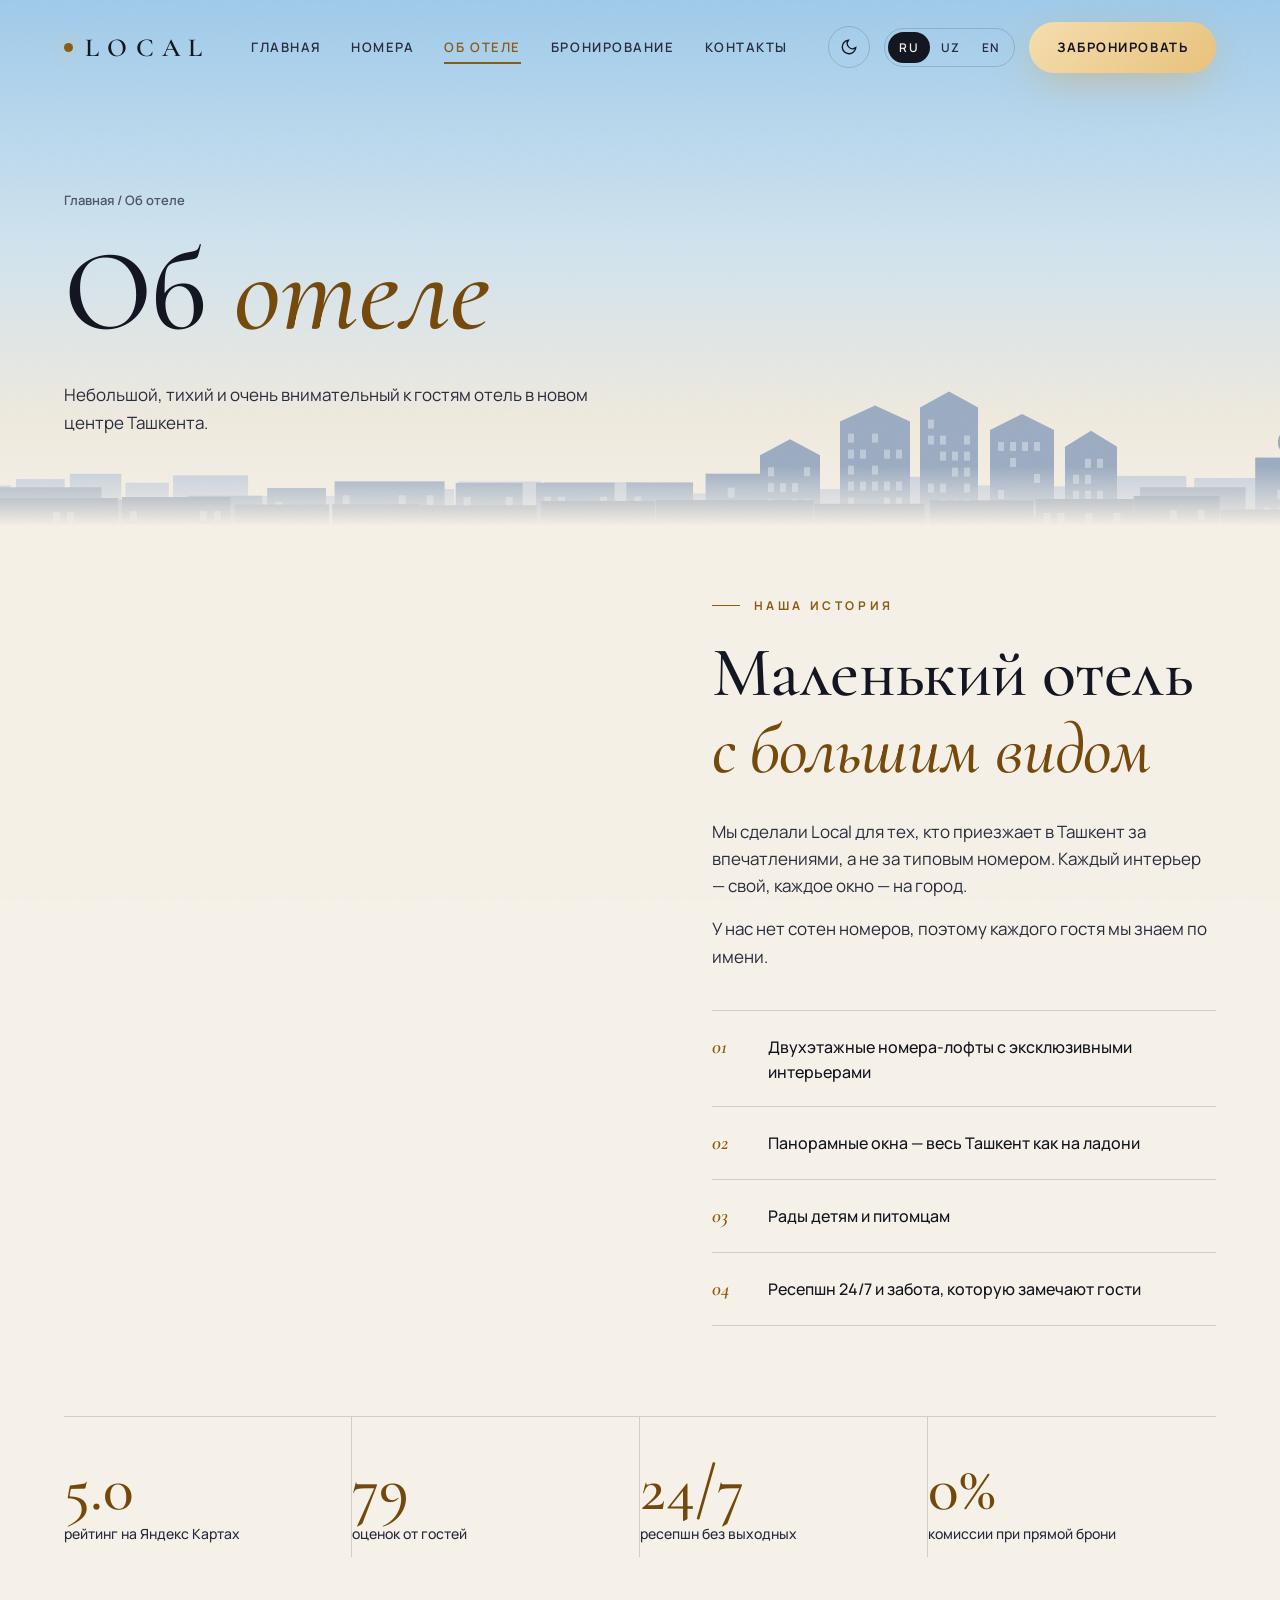
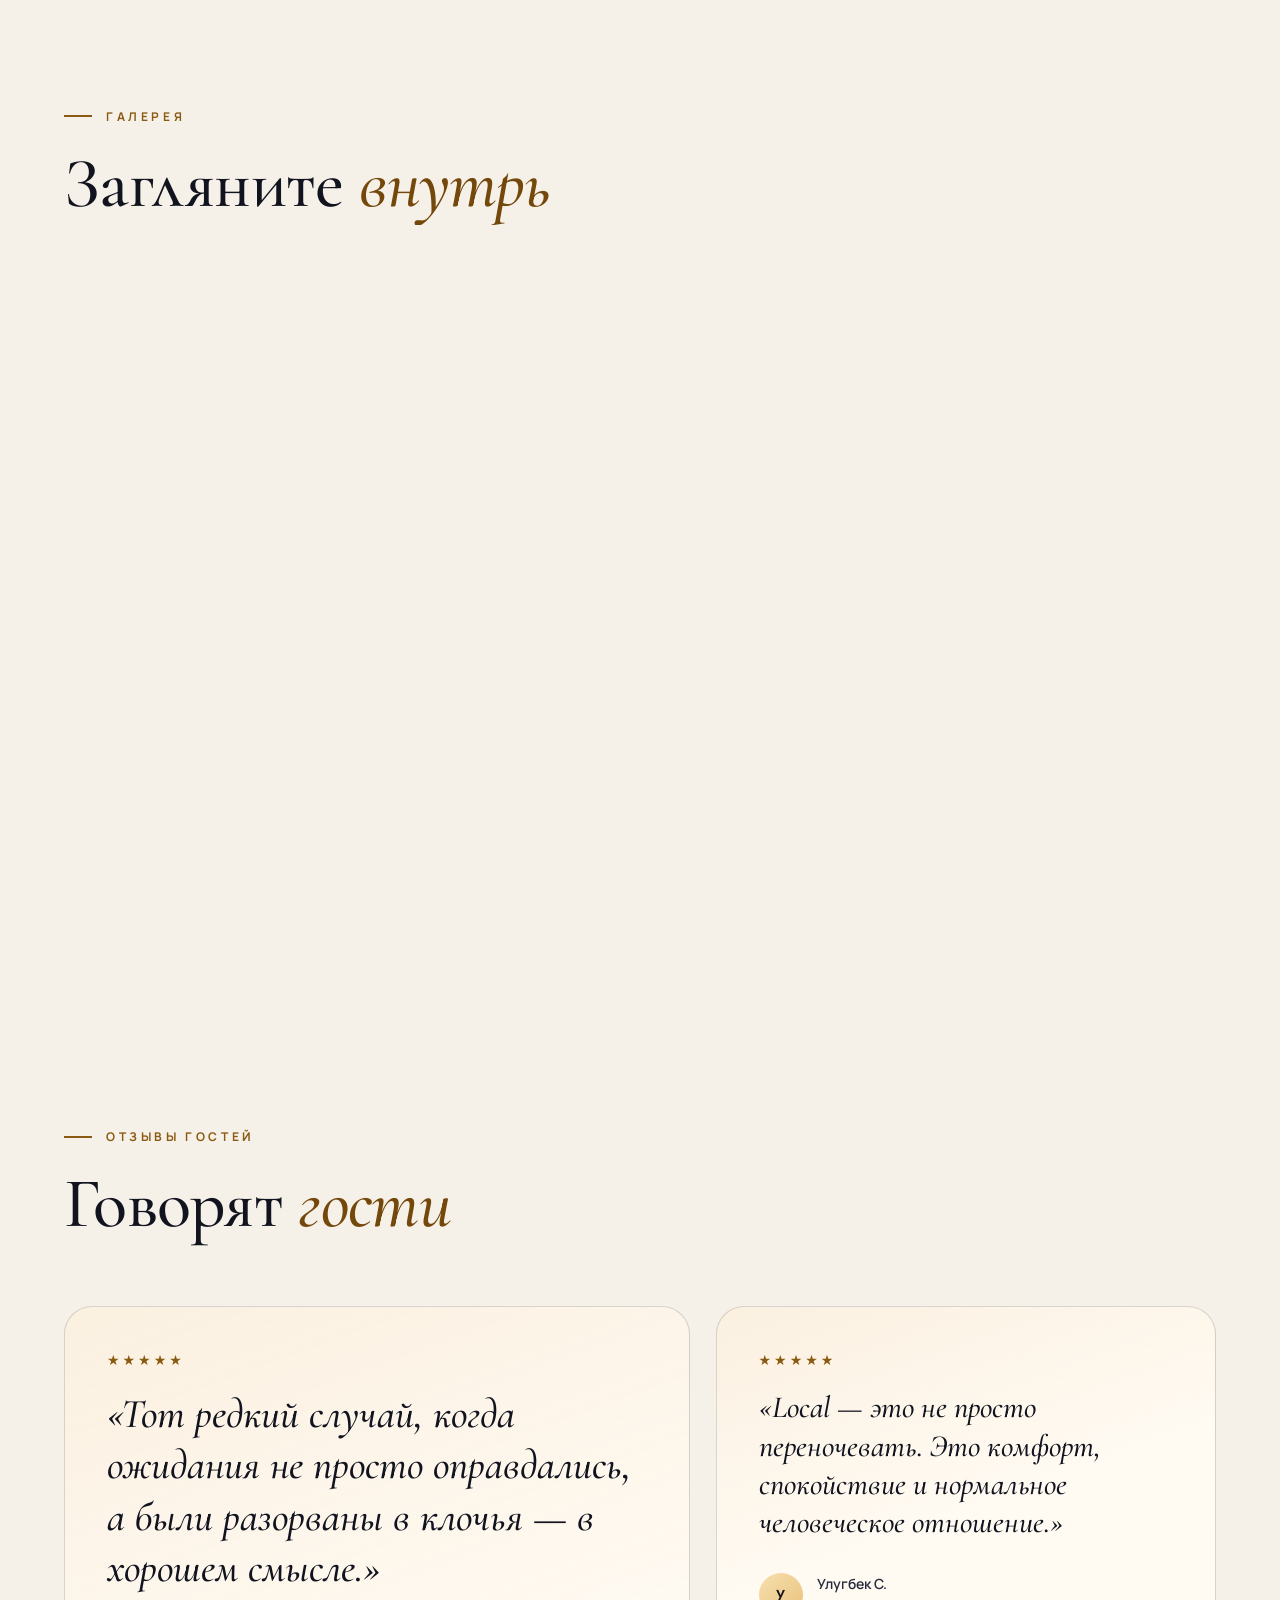
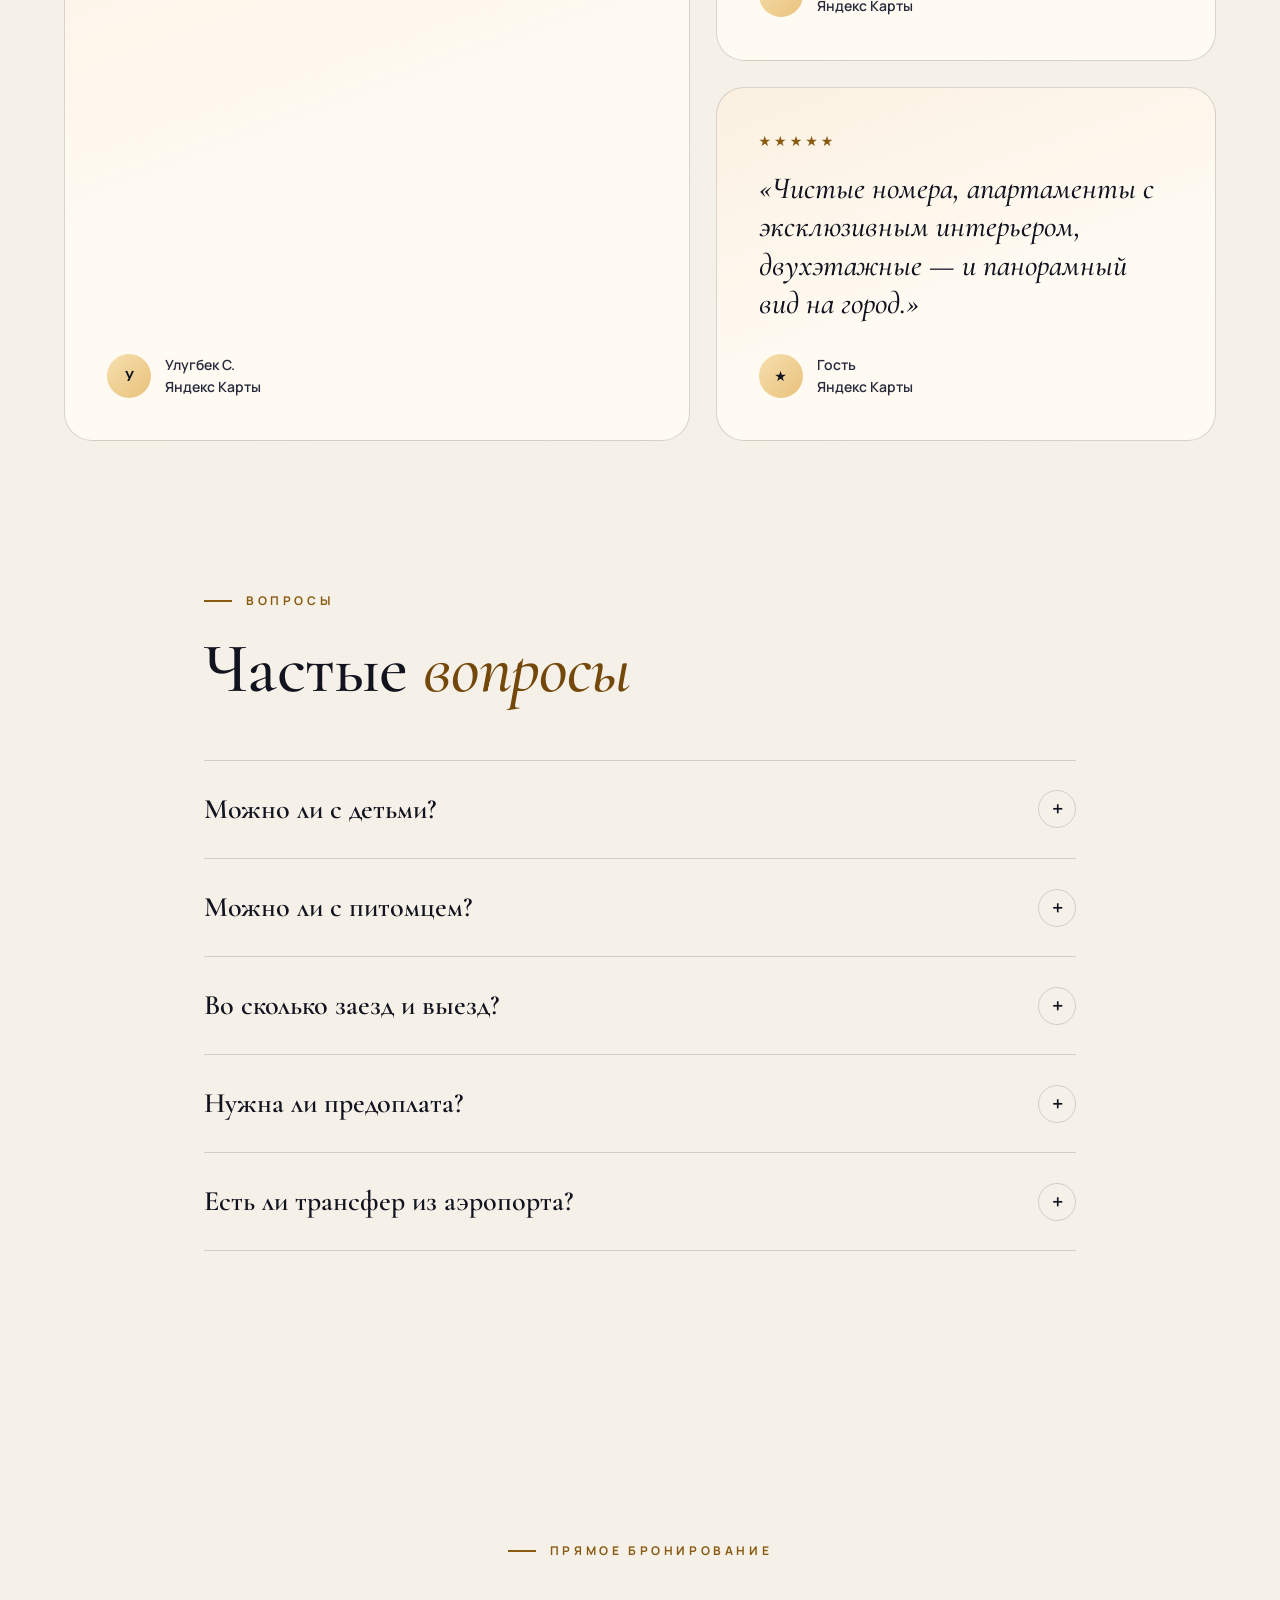
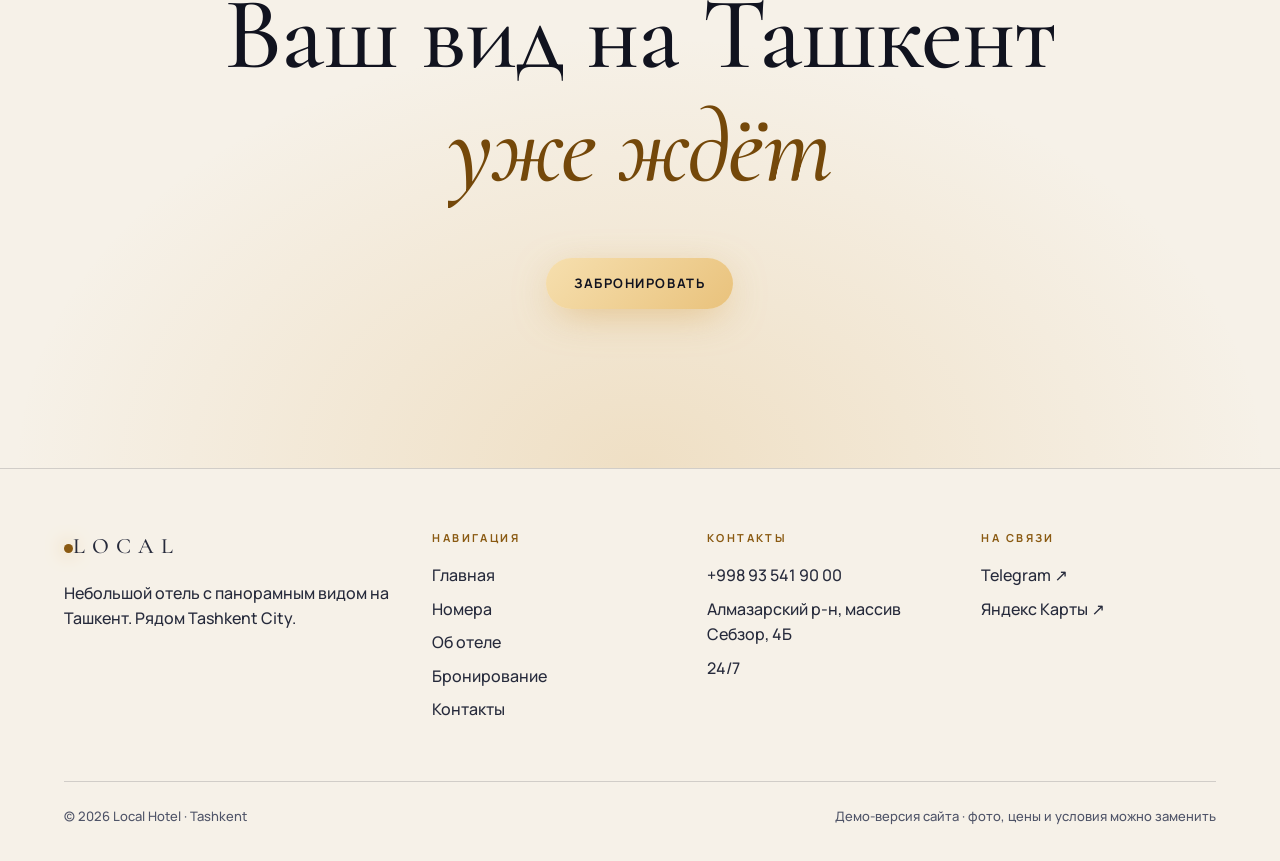
==== commit e4a5cf08: "Bird silhouettes with morphing wings, bigger stepping cat, cache-busting for css/js Co-Authored-By: " ====
--- a/about.html
+++ b/about.html
@@ -7,7 +7,7 @@
 <meta name="description" content="Local Hotel — небольшой отель с панорамным видом на Ташкент. История, галерея, отзывы и ответы на частые вопросы.">
 <link rel="preconnect" href="https://fonts.googleapis.com"><link rel="preconnect" href="https://fonts.gstatic.com" crossorigin>
 <link href="https://fonts.googleapis.com/css2?family=Cormorant+Garamond:ital,wght@0,400;0,500;0,600;1,400;1,500;1,600&family=Manrope:wght@400;500;600;700;800&display=swap" rel="stylesheet">
-<link rel="stylesheet" href="style.css">
+<link rel="stylesheet" href="style.css?v=1794908057">
 <script>document.documentElement.dataset.theme=(()=>{try{return localStorage.getItem('lh_theme')||'light'}catch(e){return'light'}})()</script>
 </head>
 <body data-page="about">
@@ -92,7 +92,7 @@
   </div>
 </section>
 
-<script src="app.js"></script>
+<script src="app.js?v=1794908057"></script>
 <script>
 $('#storyImg').insertAdjacentHTML('afterbegin',`<img src="${IMG.r1}" alt="" loading="lazy" onerror="this.remove()">`);
 const pics=[ROOMS[1].img,IMG.about,ROOMS[0].img,ROOMS[2].img,ROOMS[3].img,IMG.cat];
--- a/style.css
+++ b/style.css
@@ -42,13 +42,17 @@
 .curtain.in{transform:translateY(0);transition:transform .7s var(--ease)}
 .curtain.below{transform:translateY(100%);transition:none}
 @keyframes cup{to{transform:none}}
-
-/* ---------- курсор ---------- */
-.cur,.cur-ring{position:fixed;left:0;top:0;pointer-events:none;z-index:350;border-radius:50%;transform:translate(-50%,-50%)}
-.cur{width:7px;height:7px;background:var(--acc)}
-.cur-ring{width:38px;height:38px;border:1px solid var(--acc);transition:width .35s var(--ease),height .35s var(--ease),background .35s,border-color .35s;opacity:.6}
-.cur-ring.big{width:74px;height:74px;background:rgba(232,194,122,.15);border-color:transparent;opacity:1}
-@media (hover:none){.cur,.cur-ring{display:none}}
+/* быстрый плавный переход между страницами */
+@view-transition{navigation:auto}
+::view-transition-old(root){animation:vtOut .32s cubic-bezier(.4,0,1,1) both}
+::view-transition-new(root){animation:vtIn .45s cubic-bezier(.2,.8,.2,1) both}
+@keyframes vtOut{to{opacity:0;transform:translateY(-14px)}}
+@keyframes vtIn{from{opacity:0;transform:translateY(18px)}}
+.nav{view-transition-name:nav}
+::view-transition-old(nav),::view-transition-new(nav){animation:none}
+/* запасной вариант для браузеров без view transitions */
+@supports not (view-transition-name:none){body.fade-in{animation:fadeIn .4s ease-out both}}
+@keyframes fadeIn{from{opacity:0}}
 
 /* ---------- прогресс скролла ---------- */
 .progress{position:fixed;top:0;left:0;height:2px;width:100%;background:linear-gradient(90deg,var(--gold),var(--acc));transform-origin:0 50%;transform:scaleX(0);z-index:60}
@@ -151,13 +155,14 @@
 .cloud::after{width:40%;height:120%;right:12%;top:-45%}
 [data-theme="dark"] .cloud{opacity:0}
 @keyframes drift{from{transform:translateX(-30vw)}to{transform:translateX(130vw)}}
-.birds{position:absolute;top:22%;left:0;width:100%;height:120px;pointer-events:none;transition:opacity .8s}
+.birds{position:absolute;top:9%;left:0;width:100%;height:120px;pointer-events:none;transition:opacity .8s}
 [data-theme="dark"] .birds{opacity:0}
-.bird{position:absolute;animation:fly 26s linear infinite}
-.bird svg{width:28px;height:14px;animation:flap .5s ease-in-out infinite alternate;transform-origin:50% 70%}
-.bird path{fill:none;stroke:#3a4a64;stroke-width:2;stroke-linecap:round}
-@keyframes fly{from{transform:translateX(-10vw)}to{transform:translateX(110vw)}}
-@keyframes flap{to{transform:scaleY(.35)}}
+.bird{position:absolute;left:0;animation:fly 38s linear infinite}
+.bird .bob{animation:bob 3s ease-in-out infinite alternate}
+.bird svg{display:block;overflow:visible}
+.bird path{fill:#27324a;transition:fill .8s}
+@keyframes fly{from{transform:translateX(-12vw)}to{transform:translateX(112vw)}}
+@keyframes bob{0%{transform:translateY(0) rotate(-2deg)}50%{transform:translateY(-12px) rotate(1.5deg)}100%{transform:translateY(5px) rotate(-1deg)}}
 .hero-sky{position:absolute;left:0;right:0;bottom:0;height:56vh;pointer-events:none}
 .hero-sky svg{position:absolute;bottom:0;left:0;width:100%;height:100%}
 .hero-sky::after{content:"";position:absolute;left:0;right:0;bottom:0;height:90px;background:linear-gradient(transparent,var(--bg));z-index:2}
@@ -189,14 +194,26 @@
 .marquee-track span{display:flex;align-items:center;gap:60px;white-space:nowrap}
 .marquee-track span::after{content:"✦";font-style:normal;color:var(--acc);font-size:.6em}
 @keyframes mq{to{transform:translateX(-50%)}}
-.cat-walk{position:absolute;top:-33px;left:0;width:64px;height:34px;z-index:4;animation:catx 24s linear infinite;cursor:pointer}
-.cat-walk svg{width:100%;height:100%;fill:var(--text);animation:catbob .35s ease-in-out infinite alternate}
+.cat-walk{position:absolute;top:-44px;left:0;width:80px;height:45px;z-index:4;animation:catx 28s linear infinite;cursor:pointer}
+.cat-walk svg{width:100%;height:100%;fill:var(--text);overflow:visible;animation:catbob .25s ease-in-out infinite alternate}
+.cat-walk .tail{stroke:var(--text);transform-box:fill-box;transform-origin:100% 100%;animation:tail 1.2s ease-in-out infinite alternate}
+.cat-walk .leg{transform-box:fill-box;transform-origin:50% 0;animation:step .5s ease-in-out infinite alternate}
+.cat-walk .l2,.cat-walk .l3{animation-delay:-.5s}
+.cat-walk .l1,.cat-walk .l2{opacity:.7}
+.cat-walk .head{transform-box:fill-box;transform-origin:30% 80%;animation:nod .6s ease-in-out infinite alternate}
+@keyframes step{from{transform:rotate(34deg)}to{transform:rotate(-34deg)}}
+@keyframes tail{from{transform:rotate(-8deg)}to{transform:rotate(10deg)}}
+@keyframes nod{from{transform:translateY(0)}to{transform:translateY(.8px)}}
+.cat-walk:hover .leg,.cat-walk:hover .tail,.cat-walk:hover .head{animation-play-state:paused}
 .cat-walk .meow{position:absolute;bottom:40px;left:30px;background:var(--text);color:var(--bg);font-size:12px;font-weight:700;padding:5px 11px;border-radius:14px 14px 14px 2px;opacity:0;transform:translateY(6px) scale(.8);transition:.35s var(--ease);white-space:nowrap}
 .cat-walk:hover .meow,.cat-walk.talk .meow{opacity:1;transform:none}
 .cat-walk:hover{animation-play-state:paused}
 .cat-walk:hover svg{animation-play-state:paused}
-@keyframes catx{0%{transform:translateX(-80px)}48%{transform:translateX(calc(100vw + 20px))}50%{transform:translateX(calc(100vw + 20px)) scaleX(-1)}98%{transform:translateX(-80px) scaleX(-1)}100%{transform:translateX(-80px)}}
-@keyframes catbob{to{transform:translateY(-2px)}}
+@keyframes catx{0%{transform:translateX(-90px)}48%,50%{transform:translateX(calc(100vw + 20px))}98%,100%{transform:translateX(-90px)}}
+.cat-body{display:block;width:100%;height:100%;animation:catflip 28s step-end infinite}
+@keyframes catflip{0%{transform:none}49%{transform:scaleX(-1)}99%{transform:none}}
+.cat-walk:hover .cat-body{animation-play-state:paused}
+@keyframes catbob{to{transform:translateY(-1.8px)}}
 
 /* статистика */
 .stats{display:grid;grid-template-columns:repeat(4,1fr);border-top:1px solid var(--line);margin-top:90px}
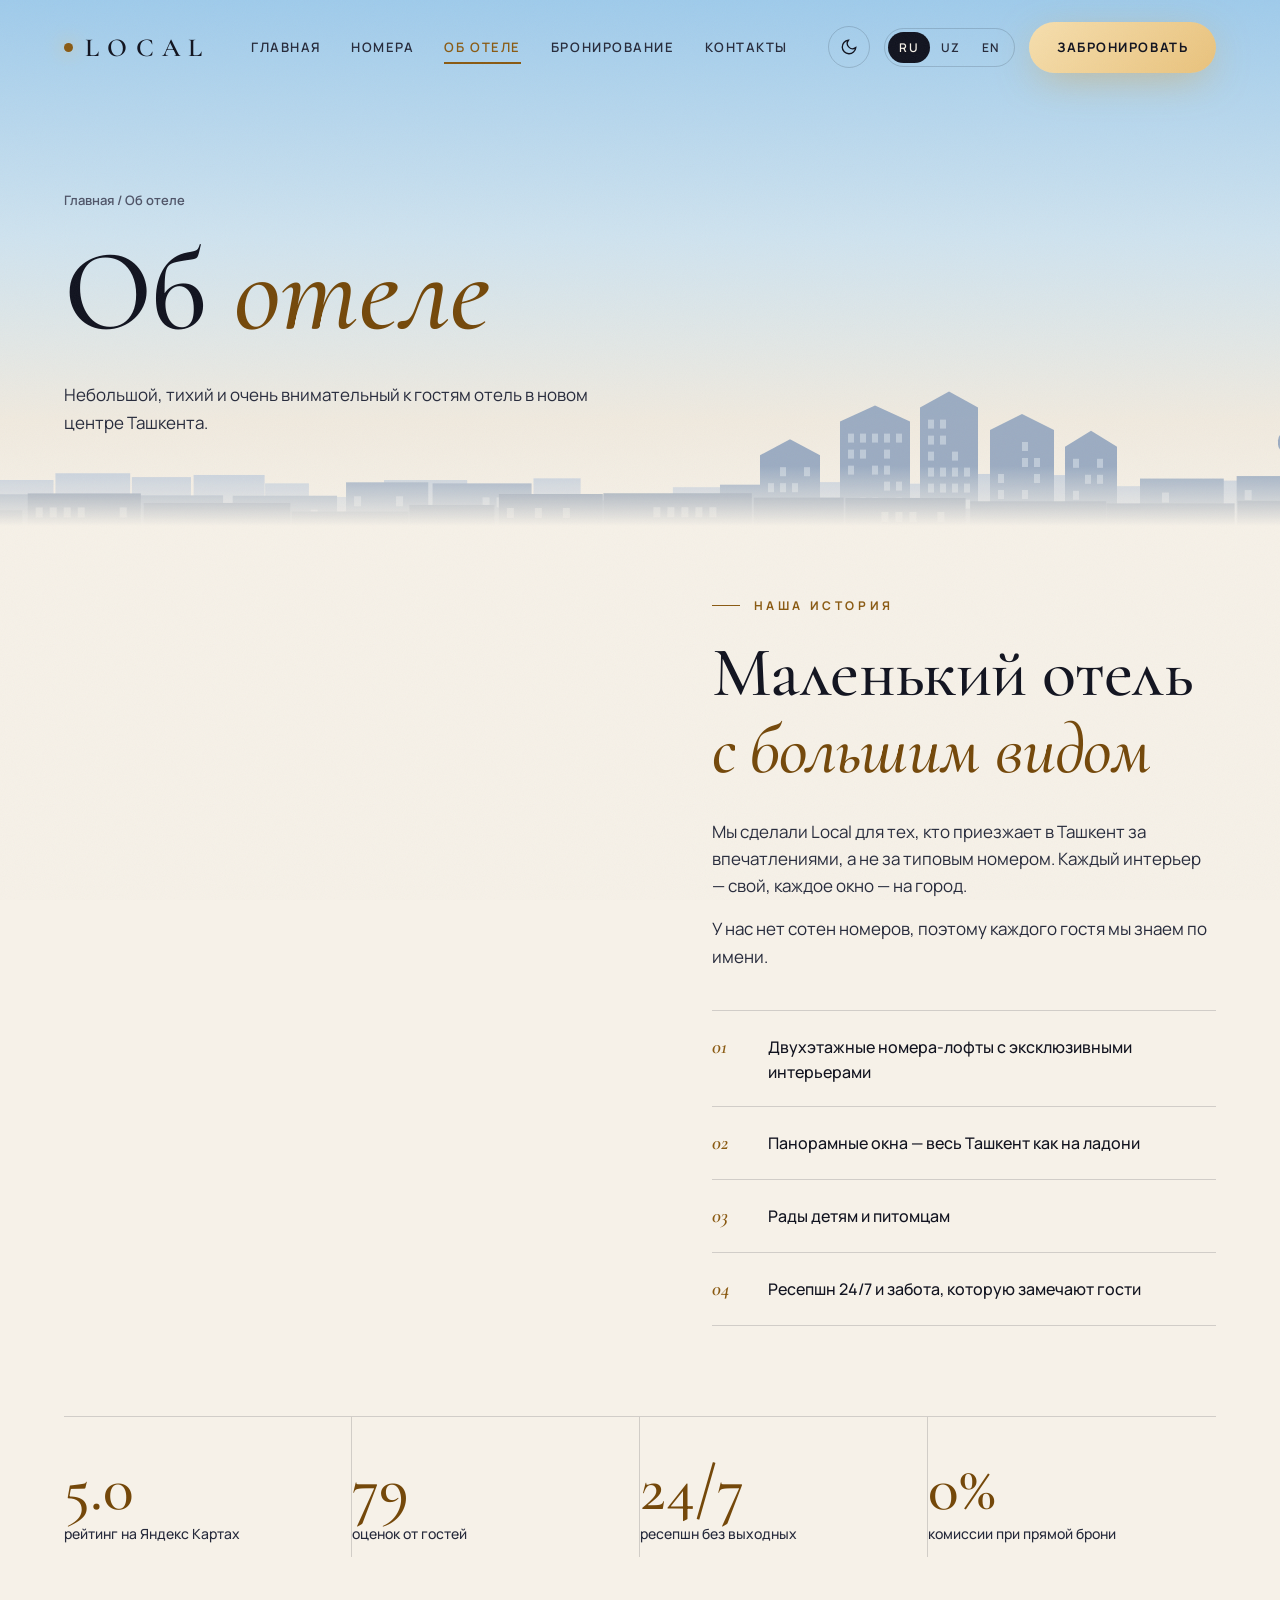
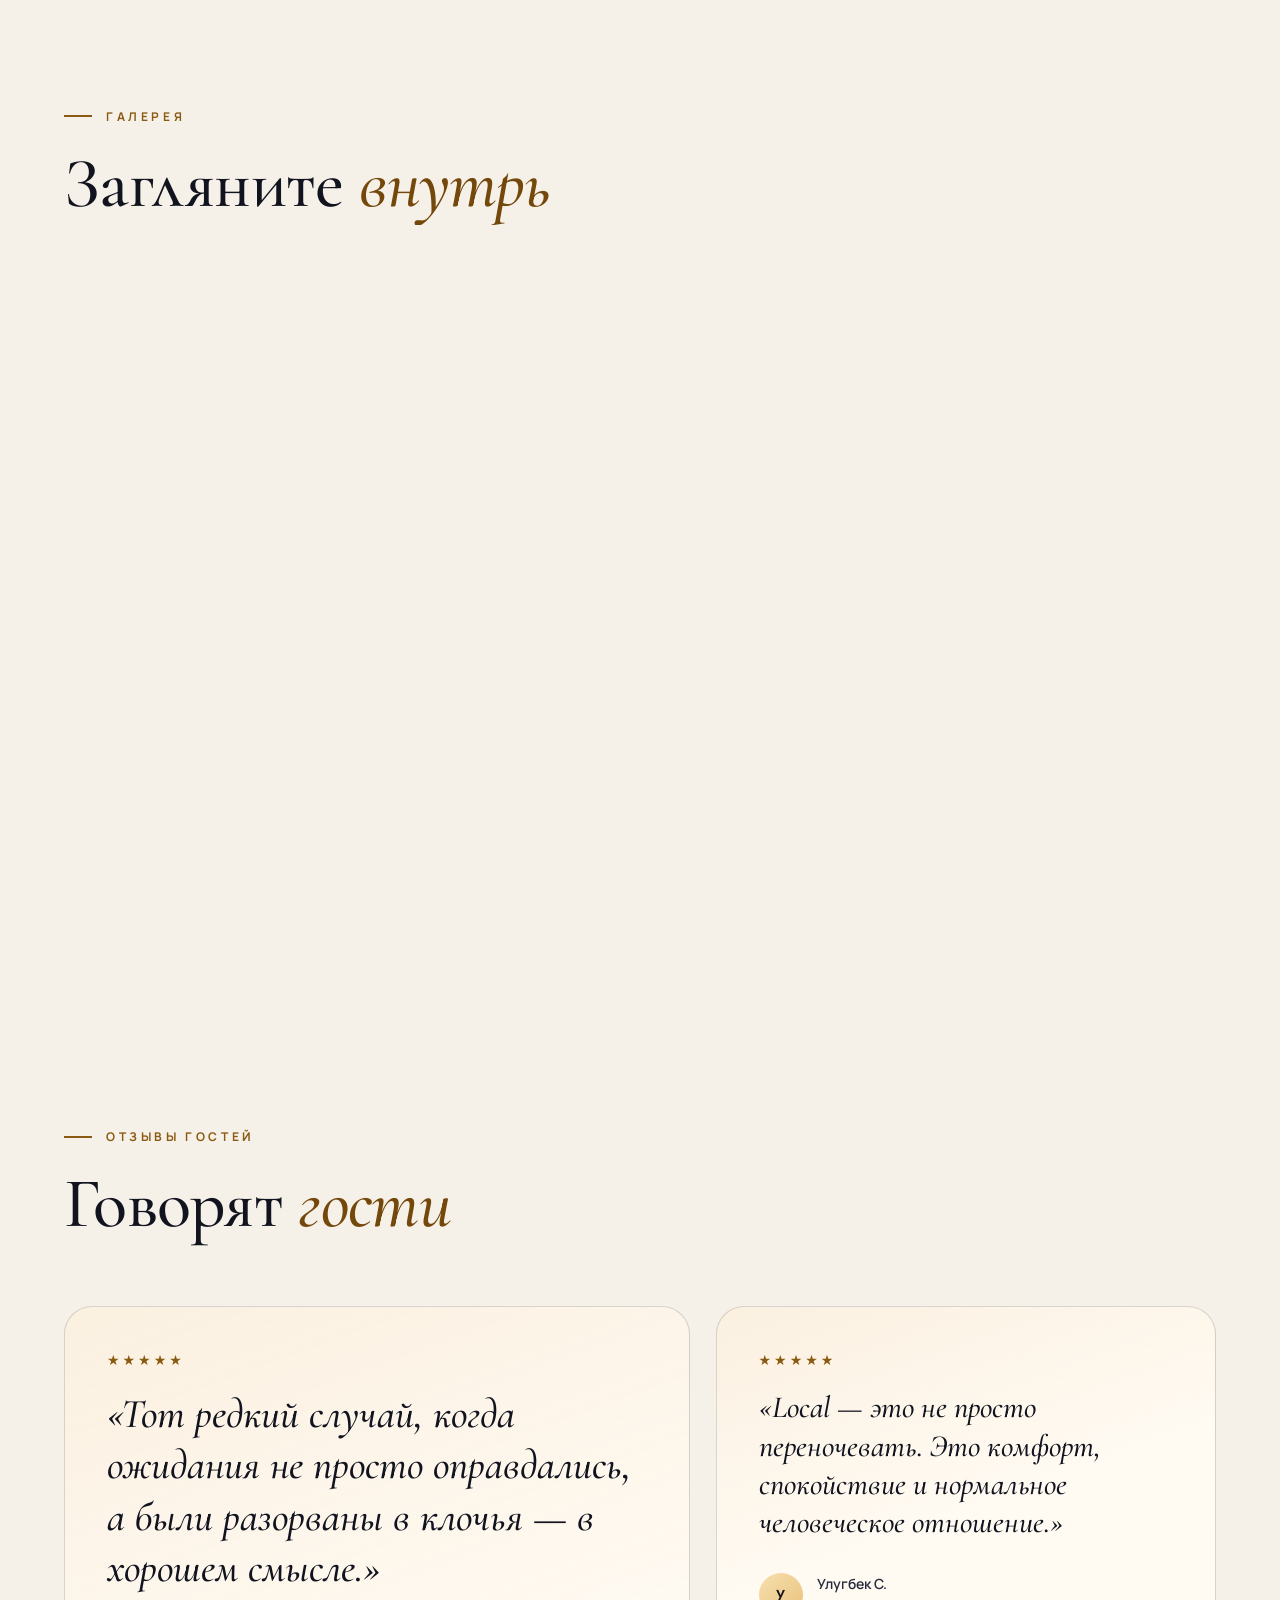
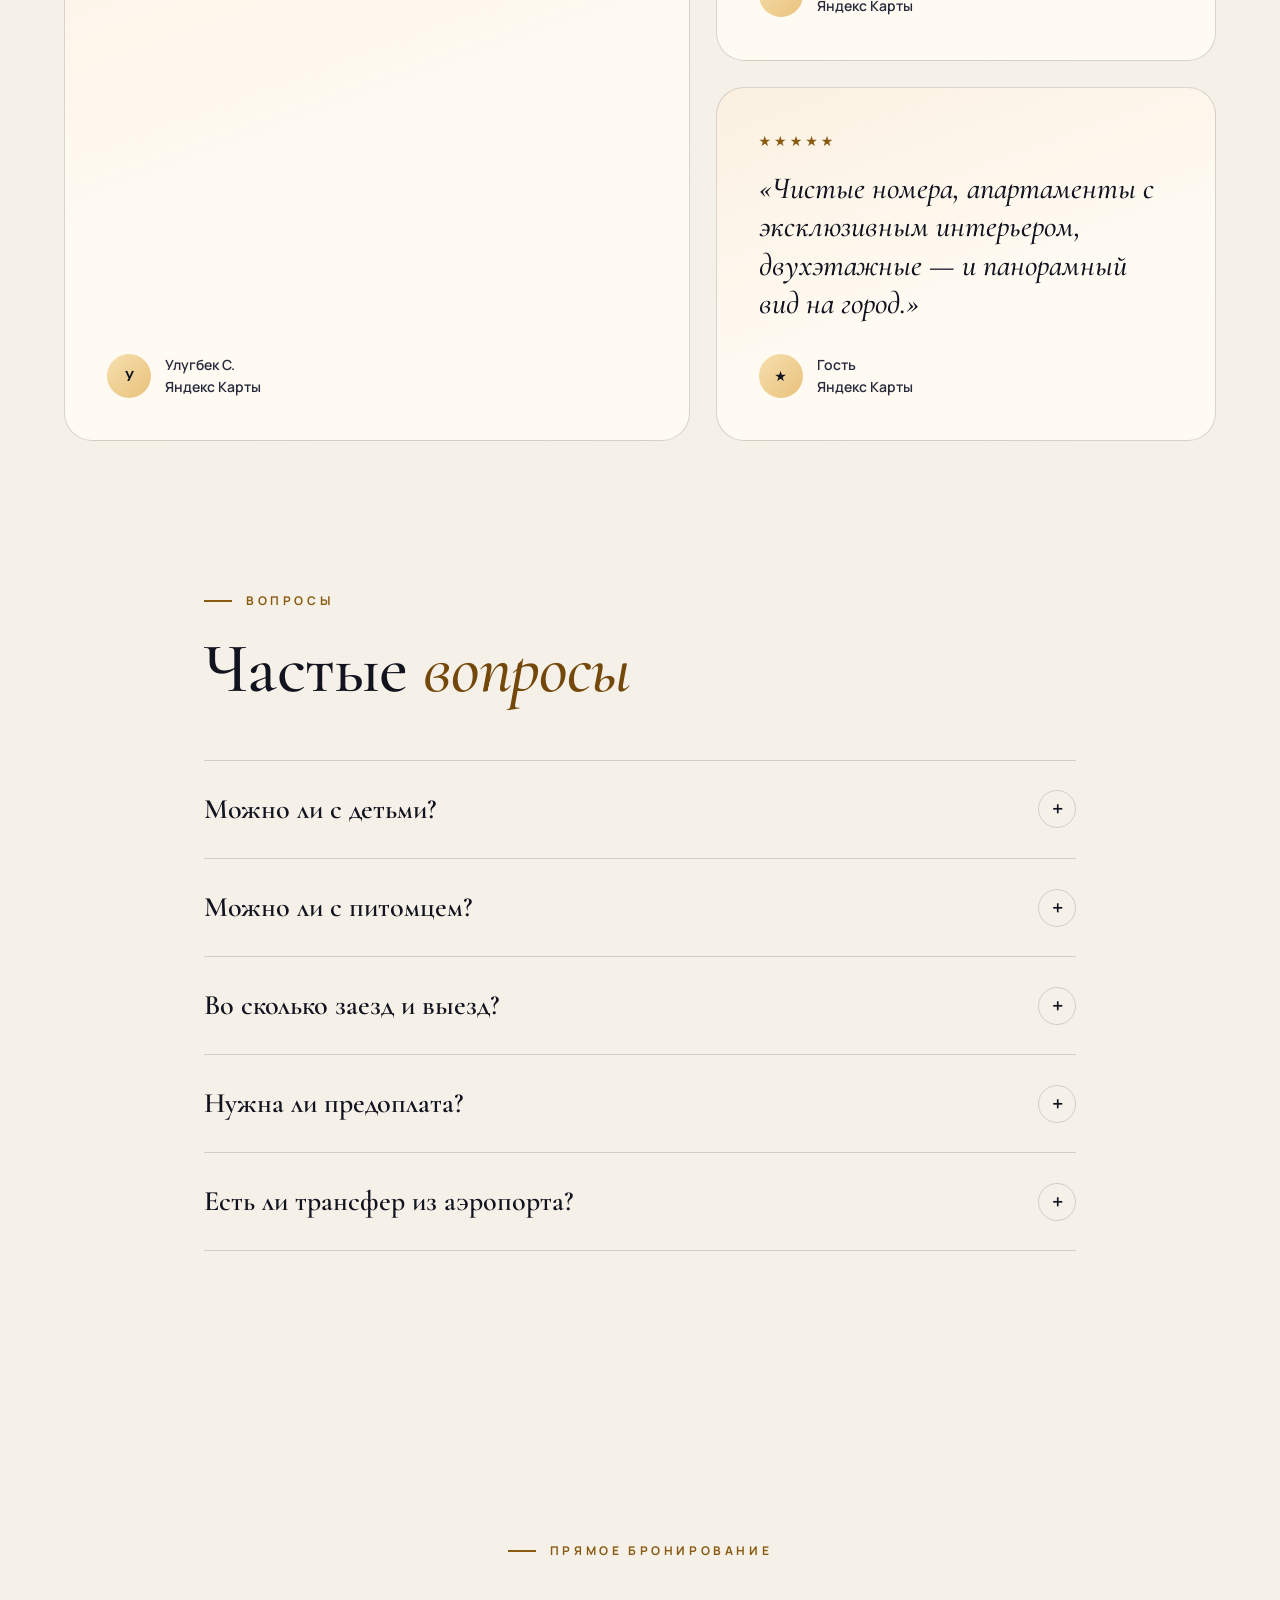
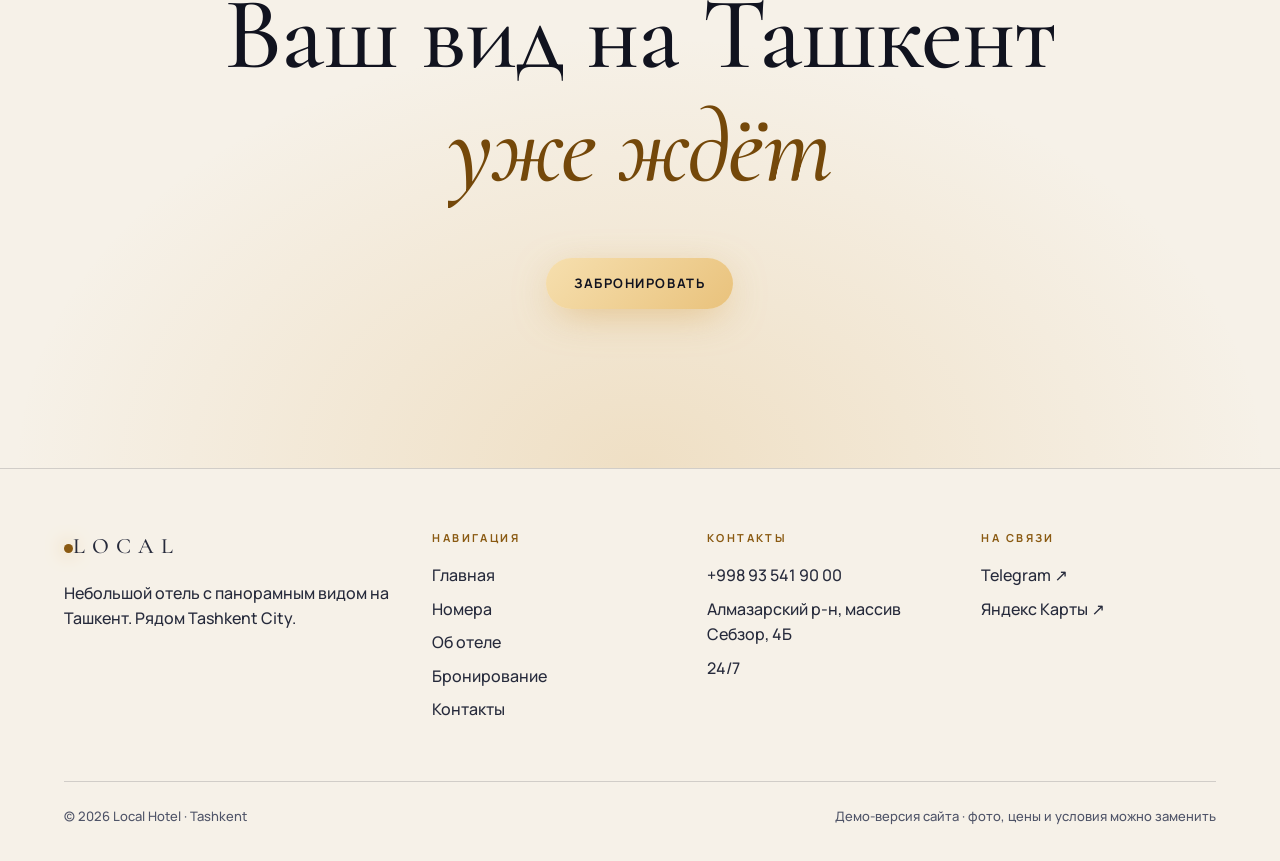
==== commit e57243f9: "Replace emojis with line icons; black cat with moonlit outline at night Co-Authored-By: Claude Opus " ====
--- a/about.html
+++ b/about.html
@@ -7,7 +7,7 @@
 <meta name="description" content="Local Hotel — небольшой отель с панорамным видом на Ташкент. История, галерея, отзывы и ответы на частые вопросы.">
 <link rel="preconnect" href="https://fonts.googleapis.com"><link rel="preconnect" href="https://fonts.gstatic.com" crossorigin>
 <link href="https://fonts.googleapis.com/css2?family=Cormorant+Garamond:ital,wght@0,400;0,500;0,600;1,400;1,500;1,600&family=Manrope:wght@400;500;600;700;800&display=swap" rel="stylesheet">
-<link rel="stylesheet" href="style.css?v=1794908057">
+<link rel="stylesheet" href="style.css?v=1794908266">
 <script>document.documentElement.dataset.theme=(()=>{try{return localStorage.getItem('lh_theme')||'light'}catch(e){return'light'}})()</script>
 </head>
 <body data-page="about">
@@ -92,7 +92,7 @@
   </div>
 </section>
 
-<script src="app.js?v=1794908057"></script>
+<script src="app.js?v=1794908266"></script>
 <script>
 $('#storyImg').insertAdjacentHTML('afterbegin',`<img src="${IMG.r1}" alt="" loading="lazy" onerror="this.remove()">`);
 const pics=[ROOMS[1].img,IMG.about,ROOMS[0].img,ROOMS[2].img,ROOMS[3].img,IMG.cat];
--- a/style.css
+++ b/style.css
@@ -271,9 +271,6 @@
 @keyframes wig{0%,100%{transform:rotate(0)}10%{transform:rotate(-14deg)}20%{transform:rotate(12deg)}30%{transform:rotate(0)}}
 .fam h3{font-family:var(--serif);font-size:34px;font-weight:600;line-height:1.05;margin:10px 0 8px}
 .fam p{color:#e6e9f0;font-size:15px}
-.paws{position:absolute;inset:0;pointer-events:none;z-index:0}
-.paws i{position:absolute;font-style:normal;font-size:18px;opacity:0;animation:paw 5s ease-in-out infinite}
-@keyframes paw{0%,100%{opacity:0}20%,60%{opacity:.9}}
 
 /* панорама */
 .pano{height:100vh;min-height:640px;overflow:hidden;position:relative;transition:background 1.6s var(--ease)}
@@ -457,3 +454,22 @@
   .qa .ans p{padding-right:0}
 }
 @media (prefers-reduced-motion:reduce){*{animation:none!important;transition:none!important}.reveal,.split .w>span{opacity:1;transform:none}.ph.reveal{clip-path:none}}
+
+/* ---------- иконки ---------- */
+.ico{width:1em;height:1em;fill:none;stroke:currentColor;stroke-width:1.6;stroke-linecap:round;stroke-linejoin:round;display:block}
+.room .icons span{width:36px;height:36px;border-radius:50%;background:rgba(255,250,242,.9);backdrop-filter:blur(8px);color:#11131f;display:grid;place-items:center;font-size:18px;box-shadow:0 6px 18px rgba(0,0,0,.18)}
+.fam .emo{width:54px;height:54px;border-radius:50%;display:grid;place-items:center;font-size:24px;color:#fff;background:rgba(255,255,255,.14);border:1px solid rgba(255,255,255,.35);backdrop-filter:blur(10px);-webkit-backdrop-filter:blur(10px);animation:none;transition:transform .6s var(--ease),background .4s}
+.fam:hover .emo{transform:translateY(-4px) rotate(-6deg);background:rgba(255,255,255,.24)}
+.chip{display:inline-flex;align-items:center;gap:8px}
+.chip i{font-size:17px;display:inline-flex}
+.pet-types label span{font-size:34px;display:flex;justify-content:center;margin-bottom:6px;color:var(--acc-2)}
+.guests-anim{gap:6px;font-size:28px;color:var(--acc-2)}
+.guests-anim .kid{font-size:22px;align-self:flex-end}
+.ccard .ic{font-size:30px;color:var(--acc)}
+/* кот: всегда чёрный; ночью — лунный контур и светящиеся глаза */
+.cat-walk svg{fill:#14161f}
+.cat-walk .tail{stroke:#14161f}
+.cat-walk .eye{fill:#e9c27c}
+[data-theme="dark"] .cat-walk svg{fill:#05070c;filter:drop-shadow(0 0 1.2px rgba(246,223,174,.9)) drop-shadow(0 0 7px rgba(246,223,174,.28))}
+[data-theme="dark"] .cat-walk .tail{stroke:#05070c}
+[data-theme="dark"] .cat-walk .eye{fill:#ffe48a;filter:drop-shadow(0 0 2.5px #ffd24d)}
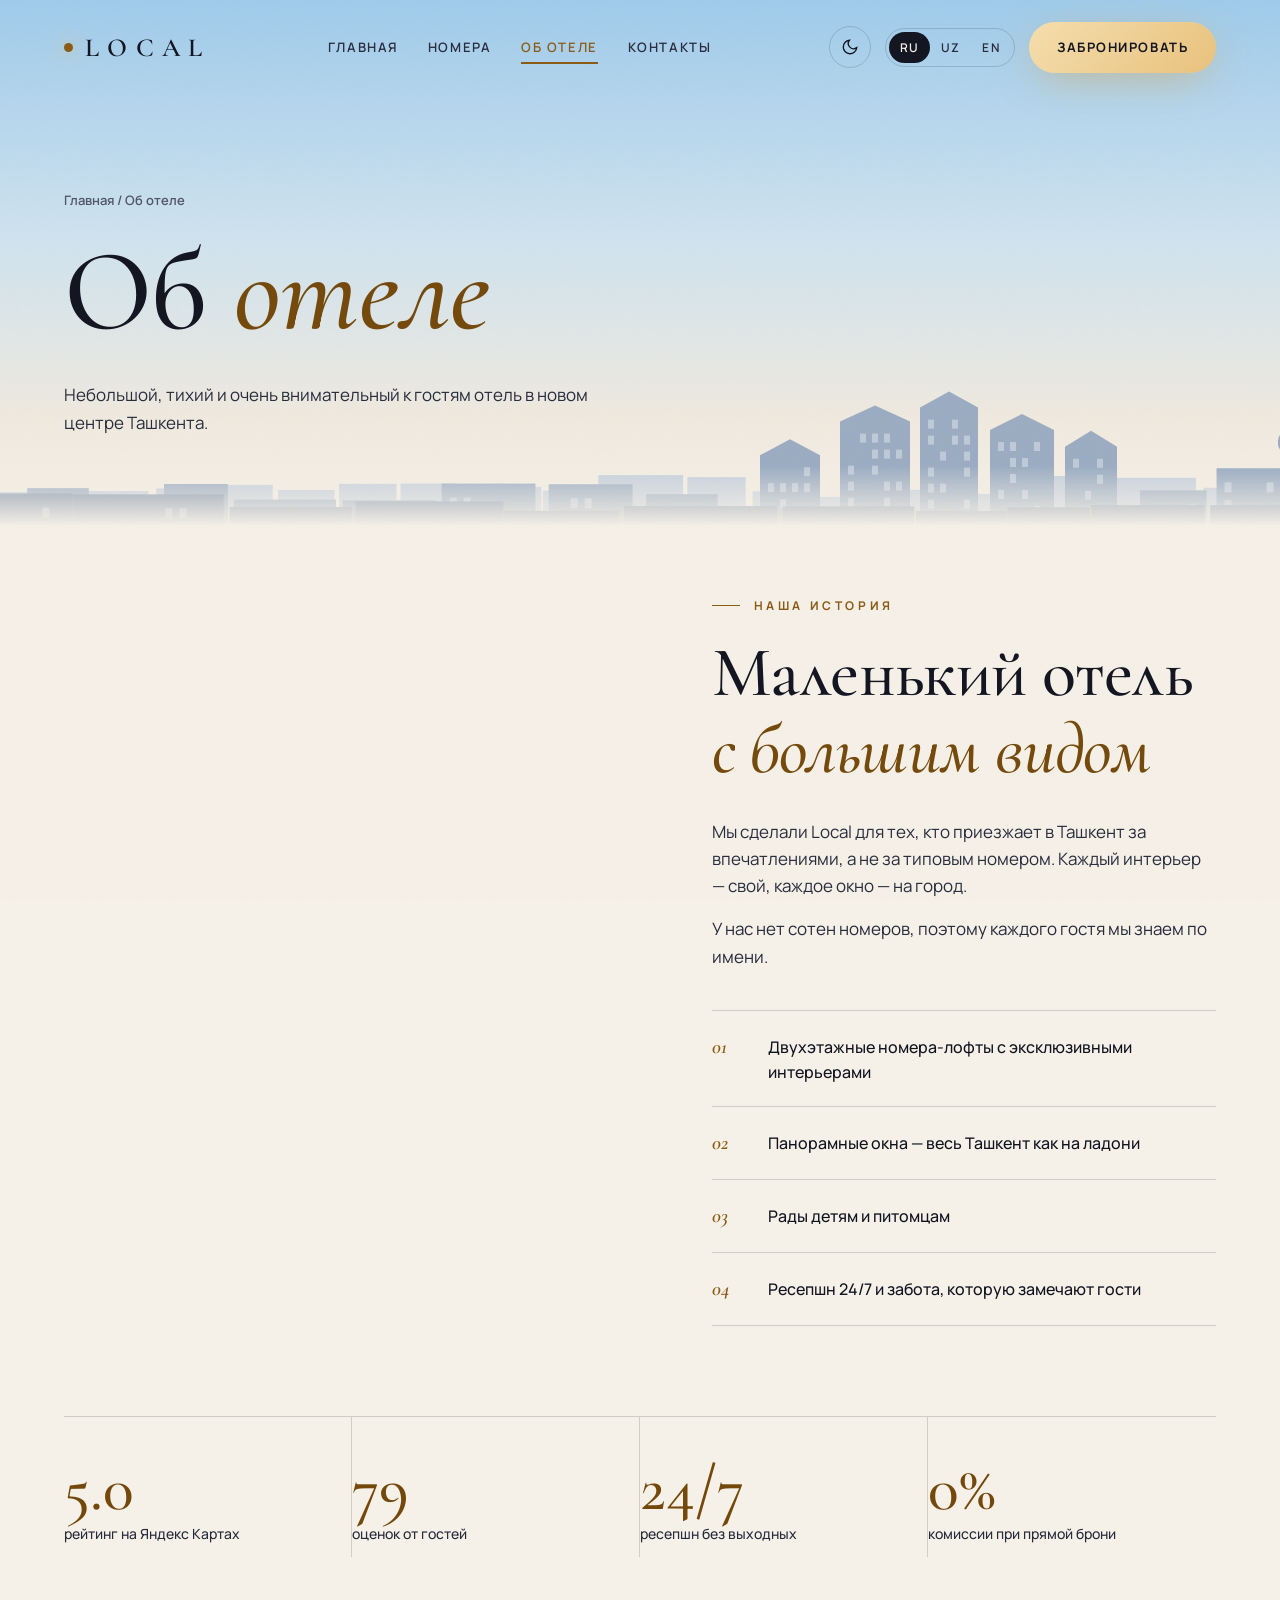
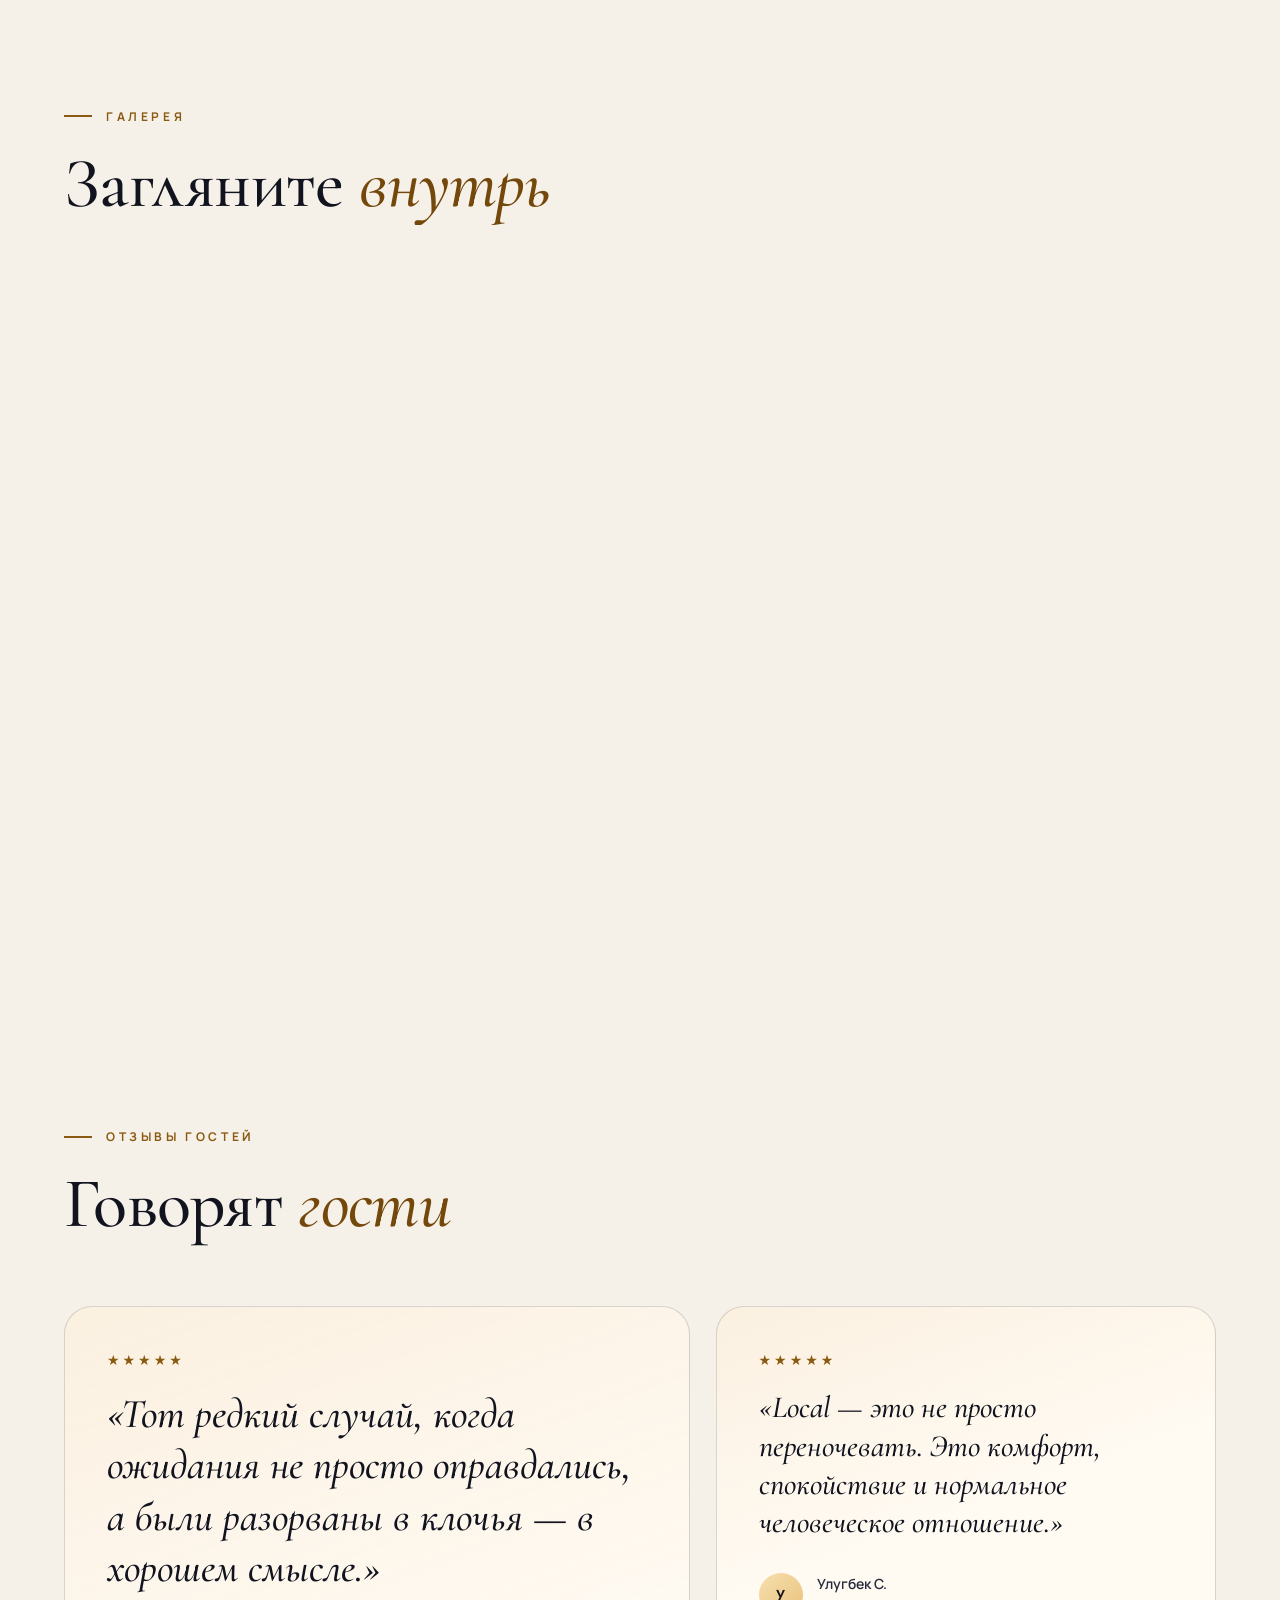
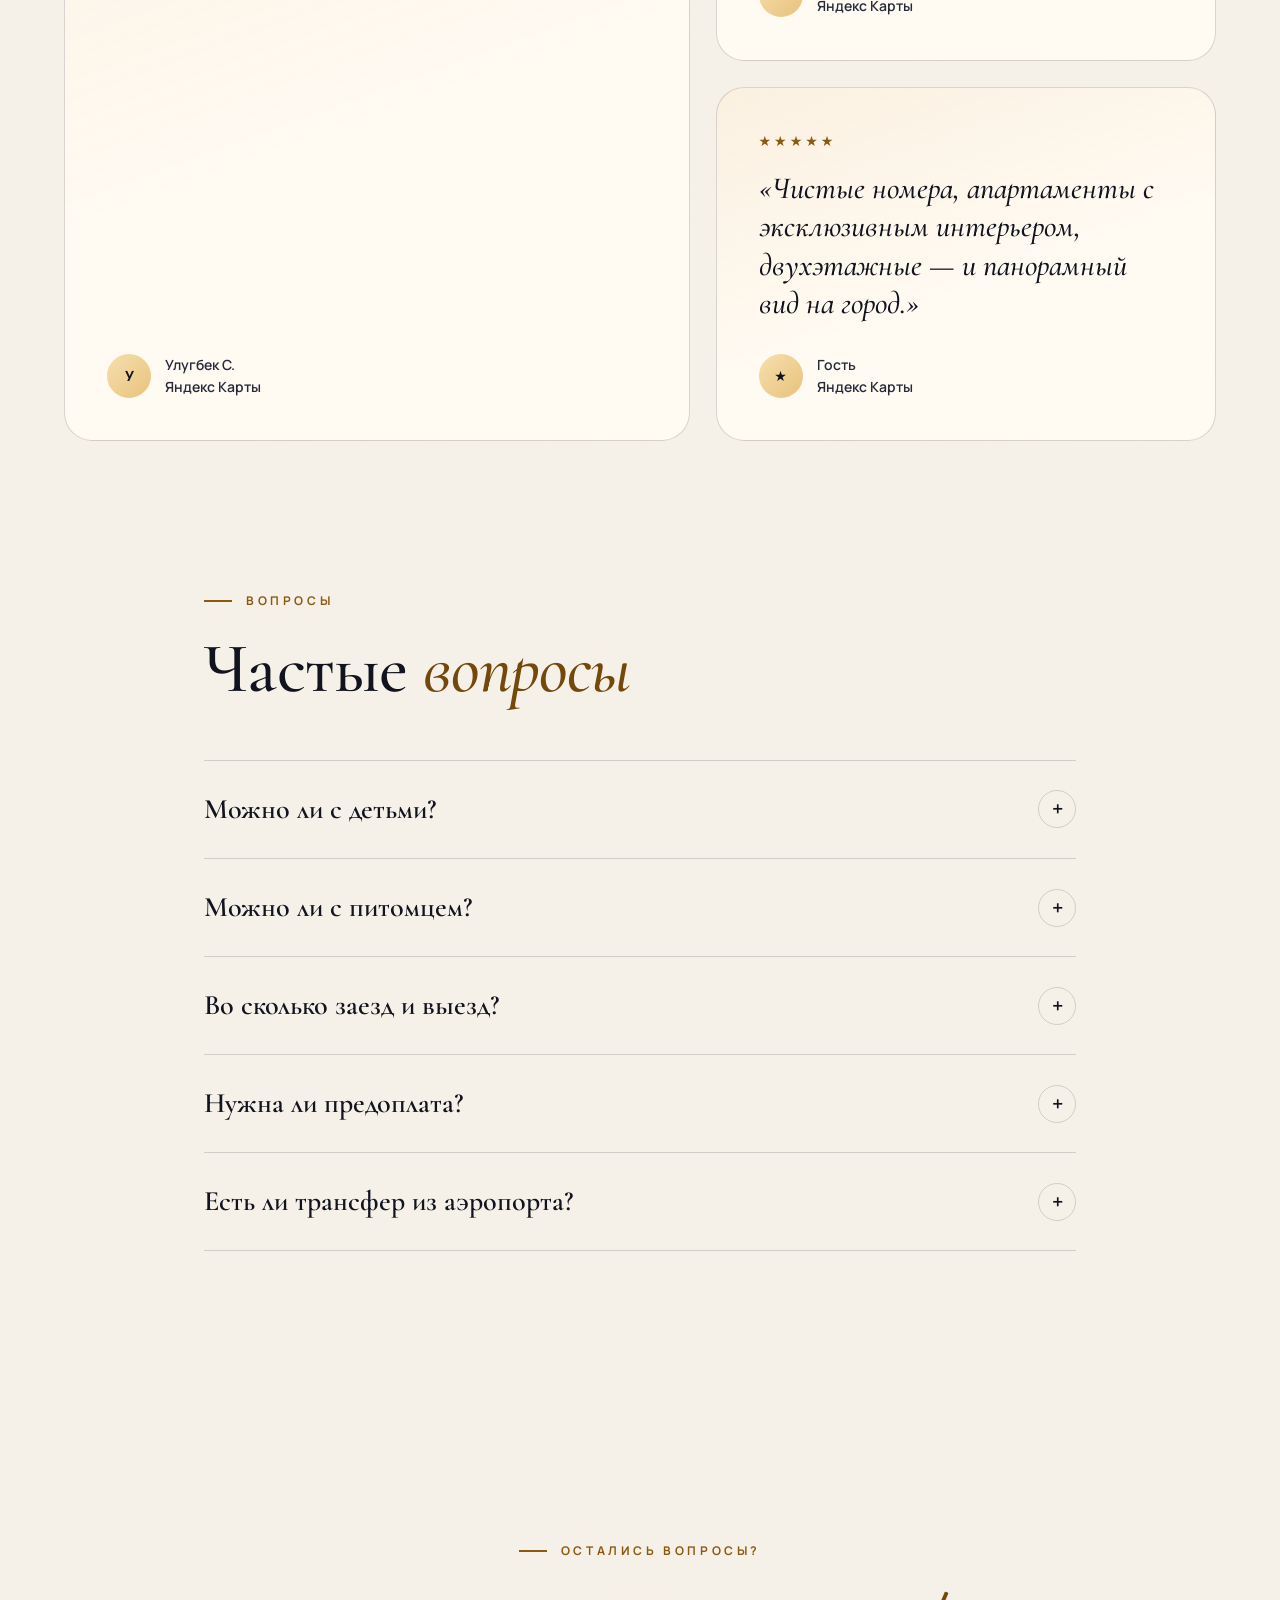
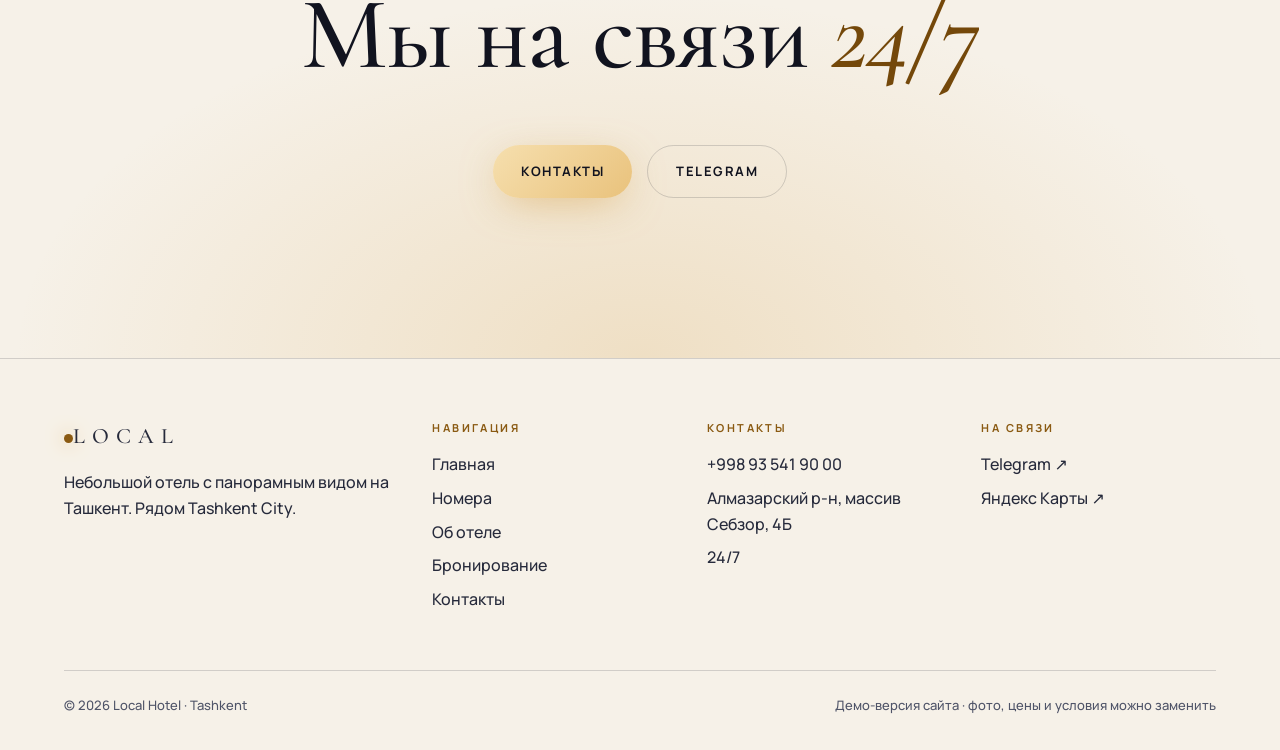
==== commit 874eeb0f: "Remove duplicated content: day-in-Local story and path cards on home, room finder and view on rooms " ====
--- a/about.html
+++ b/about.html
@@ -7,7 +7,7 @@
 <meta name="description" content="Local Hotel — небольшой отель с панорамным видом на Ташкент. История, галерея, отзывы и ответы на частые вопросы.">
 <link rel="preconnect" href="https://fonts.googleapis.com"><link rel="preconnect" href="https://fonts.gstatic.com" crossorigin>
 <link href="https://fonts.googleapis.com/css2?family=Cormorant+Garamond:ital,wght@0,400;0,500;0,600;1,400;1,500;1,600&family=Manrope:wght@400;500;600;700;800&display=swap" rel="stylesheet">
-<link rel="stylesheet" href="style.css?v=1794908266">
+<link rel="stylesheet" href="style.css?v=1794908771">
 <script>document.documentElement.dataset.theme=(()=>{try{return localStorage.getItem('lh_theme')||'light'}catch(e){return'light'}})()</script>
 </head>
 <body data-page="about">
@@ -86,13 +86,16 @@
 
 <section class="cta">
   <div class="wrap">
-    <div class="kicker reveal" style="justify-content:center" data-i18n="cta_k"></div>
-    <h2 class="h2 split" data-i18n="cta_h"></h2>
-    <div class="btns reveal d2"><a href="booking.html" class="btn btn-gold"><span data-i18n="book"></span></a></div>
+    <div class="kicker reveal" style="justify-content:center" data-i18n="more_k"></div>
+    <h2 class="h2 split" data-i18n="more_h"></h2>
+    <div class="btns reveal d2">
+      <a href="contacts.html" class="btn btn-gold"><span data-i18n="more_btn"></span></a>
+      <a href="https://t.me/+998935419000" target="_blank" rel="noopener" class="btn btn-ghost"><span>Telegram</span></a>
+    </div>
   </div>
 </section>
 
-<script src="app.js?v=1794908266"></script>
+<script src="app.js?v=1794908771"></script>
 <script>
 $('#storyImg').insertAdjacentHTML('afterbegin',`<img src="${IMG.r1}" alt="" loading="lazy" onerror="this.remove()">`);
 const pics=[ROOMS[1].img,IMG.about,ROOMS[0].img,ROOMS[2].img,ROOMS[3].img,IMG.cat];
--- a/style.css
+++ b/style.css
@@ -473,3 +473,84 @@
 [data-theme="dark"] .cat-walk svg{fill:#05070c;filter:drop-shadow(0 0 1.2px rgba(246,223,174,.9)) drop-shadow(0 0 7px rgba(246,223,174,.28))}
 [data-theme="dark"] .cat-walk .tail{stroke:#05070c}
 [data-theme="dark"] .cat-walk .eye{fill:#ffe48a;filter:drop-shadow(0 0 2.5px #ffd24d)}
+
+/* ---------- один день в Local ---------- */
+.day-grid{display:grid;grid-template-columns:1.05fr .95fr;gap:70px;margin-top:60px;align-items:start}
+.day-sticky{position:sticky;top:12vh;height:76vh}
+.day-sky{position:relative;height:100%;border-radius:32px;overflow:hidden;isolation:isolate;box-shadow:var(--shadow)}
+.sky-l{position:absolute;inset:0;opacity:0;transition:opacity 1.3s var(--ease);z-index:-1}
+.l0{background:linear-gradient(180deg,#9fc4e6 0%,#f4d6c6 60%,#f7b98f 100%)}
+.l1{background:linear-gradient(180deg,#4f9ddb 0%,#a9d2ef 55%,#e7f1f6 100%)}
+.l2{background:linear-gradient(180deg,#3b3b78 0%,#b2577a 45%,#f2945f 80%,#ffc477 100%)}
+.l3{background:linear-gradient(180deg,#05070f 0%,#0e1530 55%,#1d2650 100%)}
+.s0 .l0,.s1 .l1,.s2 .l2,.s3 .l3{opacity:1}
+.day-orb{position:absolute;width:86px;height:86px;border-radius:50%;transform:translate(-50%,-50%);transition:left 1.4s var(--ease),top 1.4s var(--ease),background 1.2s,box-shadow 1.2s}
+.s0 .day-orb{left:16%;top:62%;background:radial-gradient(circle,#fff4dc,#ffc56b);box-shadow:0 0 90px 30px rgba(255,190,110,.6)}
+.s1 .day-orb{left:50%;top:16%;background:radial-gradient(circle,#fffbe8,#ffe08a);box-shadow:0 0 110px 40px rgba(255,230,150,.6)}
+.s2 .day-orb{left:82%;top:58%;background:radial-gradient(circle,#ffe2b0,#ff7a3d);box-shadow:0 0 110px 40px rgba(255,120,60,.55)}
+.s3 .day-orb{left:78%;top:18%;width:66px;height:66px;background:radial-gradient(circle at 35% 35%,#fffbee,#e7d6ad 60%,#c3ad80);box-shadow:0 0 70px 16px rgba(246,223,174,.3)}
+.day-stars{position:absolute;inset:0;opacity:0;transition:opacity 1.2s}
+.s3 .day-stars{opacity:1}
+.day-stars i{position:absolute;width:2px;height:2px;border-radius:50%;background:#fff;animation:tw 3s ease-in-out infinite}
+.day-time{position:absolute;left:34px;top:26px;font-family:var(--serif);font-size:clamp(46px,5vw,76px);font-weight:500;color:#fff;text-shadow:0 2px 30px rgba(0,0,0,.25);letter-spacing:.02em}
+.day-city{position:absolute;left:0;right:0;bottom:0;height:62%}
+.day-city svg{width:100%;height:100%}
+.day-sky:not(.s2):not(.s3) .win{fill:#eef4fa!important;opacity:.3!important;animation:none}
+.day-sky:not(.s3) .beacon{opacity:0!important}
+.step{min-height:62vh;display:flex;flex-direction:column;justify-content:center;opacity:.28;transform:translateX(16px);transition:opacity .7s var(--ease),transform .7s var(--ease)}
+.step.on{opacity:1;transform:none}
+.step .time{font-size:13px;font-weight:800;letter-spacing:.24em;color:var(--acc)}
+.step h3{font-family:var(--serif);font-size:clamp(34px,3.6vw,54px);font-weight:600;line-height:1.05;margin:10px 0 14px}
+.step p{color:var(--text-2);font-size:17px;max-width:440px}
+
+/* ---------- куда дальше ---------- */
+.go-grid{display:grid;grid-template-columns:1.2fr 1fr 1fr;gap:20px;margin-top:60px}
+.go{position:relative;min-height:460px;border-radius:30px;overflow:hidden;display:flex;flex-direction:column;justify-content:flex-end;padding:32px;color:#fff;isolation:isolate}
+.go .ph{position:absolute;inset:0;z-index:-2}
+.go:not(.gold)::after{content:"";position:absolute;inset:0;z-index:-1;background:linear-gradient(180deg,rgba(7,10,18,.05) 30%,rgba(7,10,18,.85))}
+.go:hover .ph img{transform:scale(1.07)}
+.go-n{position:absolute;top:28px;left:32px;font-family:var(--serif);font-size:22px;font-style:italic;opacity:.85}
+.go h3{font-family:var(--serif);font-size:clamp(36px,3.4vw,52px);font-weight:600;line-height:1}
+.go p{margin-top:10px;font-size:15px;opacity:.9;max-width:300px}
+.go-arrow{position:absolute;top:24px;right:24px;width:54px;height:54px;border-radius:50%;border:1px solid rgba(255,255,255,.45);display:grid;place-items:center;transition:transform .6s var(--ease),background .4s,color .4s}
+.go-arrow svg{width:22px;height:22px}
+.go:hover .go-arrow{transform:rotate(45deg);background:#fff;color:#11131f}
+.go.gold{background:linear-gradient(150deg,var(--gold-2),var(--gold) 60%,#d7a457);color:#11131f}
+.go.gold .go-arrow{border-color:rgba(17,19,31,.35)}
+.go.gold:hover .go-arrow{background:#11131f;color:var(--gold-2)}
+.go-cal{position:absolute;top:96px;left:32px;right:32px;display:grid;grid-template-columns:repeat(7,1fr);gap:6px}
+.go-cal span{aspect-ratio:1;border-radius:10px;display:grid;place-items:center;font-weight:700;font-size:13px;background:rgba(255,255,255,.35);transition:transform .4s var(--ease)}
+.go-cal span.sel{background:#11131f;color:var(--gold-2)}
+.go.gold:hover .go-cal span{transform:translateY(-3px)}
+.go.gold:hover .go-cal span:nth-child(odd){transform:translateY(2px)}
+
+/* ---------- подбор номера ---------- */
+.quiz-grid{display:grid;grid-template-columns:.9fr 1.1fr;gap:70px;align-items:center}
+.qz-dots{display:flex;gap:8px;margin-top:30px}
+.qz-dots i{width:34px;height:4px;border-radius:4px;background:var(--line);transition:background .4s,width .4s var(--ease)}
+.qz-dots i.on{background:var(--acc);width:54px}
+.quiz{position:relative;min-height:440px;background:var(--surface);border:1px solid var(--line);border-radius:30px;padding:40px;overflow:hidden}
+.qz-step{position:absolute;inset:40px;opacity:0;visibility:hidden;transform:translateX(40px);transition:opacity .5s var(--ease),transform .6s var(--ease),visibility 0s .5s}
+.qz-step.on{opacity:1;visibility:visible;transform:none;transition:opacity .5s var(--ease) .1s,transform .6s var(--ease) .1s}
+.qz-step h3{font-family:var(--serif);font-size:clamp(30px,3vw,44px);font-weight:600;margin-bottom:26px}
+.qz-opts{display:grid;gap:12px}
+.qz-opts button{display:flex;align-items:center;gap:16px;text-align:left;background:var(--bg);border:1.5px solid var(--line);border-radius:18px;padding:18px 20px;font-weight:700;font-size:16px;cursor:pointer;transition:border-color .3s,transform .4s var(--ease),background .3s}
+.qz-opts button i{font-size:24px;color:var(--acc-2);display:flex}
+.qz-opts button:hover{border-color:var(--acc);transform:translateX(6px)}
+.qz-opts button.chosen{background:var(--text);color:var(--bg)}
+.qz-opts button.chosen i{color:var(--gold)}
+.qz-res{display:grid;grid-template-columns:1fr 1fr;gap:26px;align-items:center}
+.qz-res .ph{aspect-ratio:3/4;border-radius:22px}
+.qz-res h3{margin-bottom:8px;line-height:1.05}
+.qz-step h3{line-height:1.1}
+.qz-res p{color:var(--acc-2);font-weight:700}
+@media (max-width:1020px){
+  .day-grid,.quiz-grid{grid-template-columns:1fr;gap:30px}
+  .day-sticky{top:70px;height:42vh;z-index:2}
+  .step{min-height:50vh}
+  .go-grid{grid-template-columns:1fr}
+  .go{min-height:360px}
+  .quiz{min-height:520px}
+  .qz-res{grid-template-columns:1fr}
+  .qz-res .ph{aspect-ratio:16/9}
+}
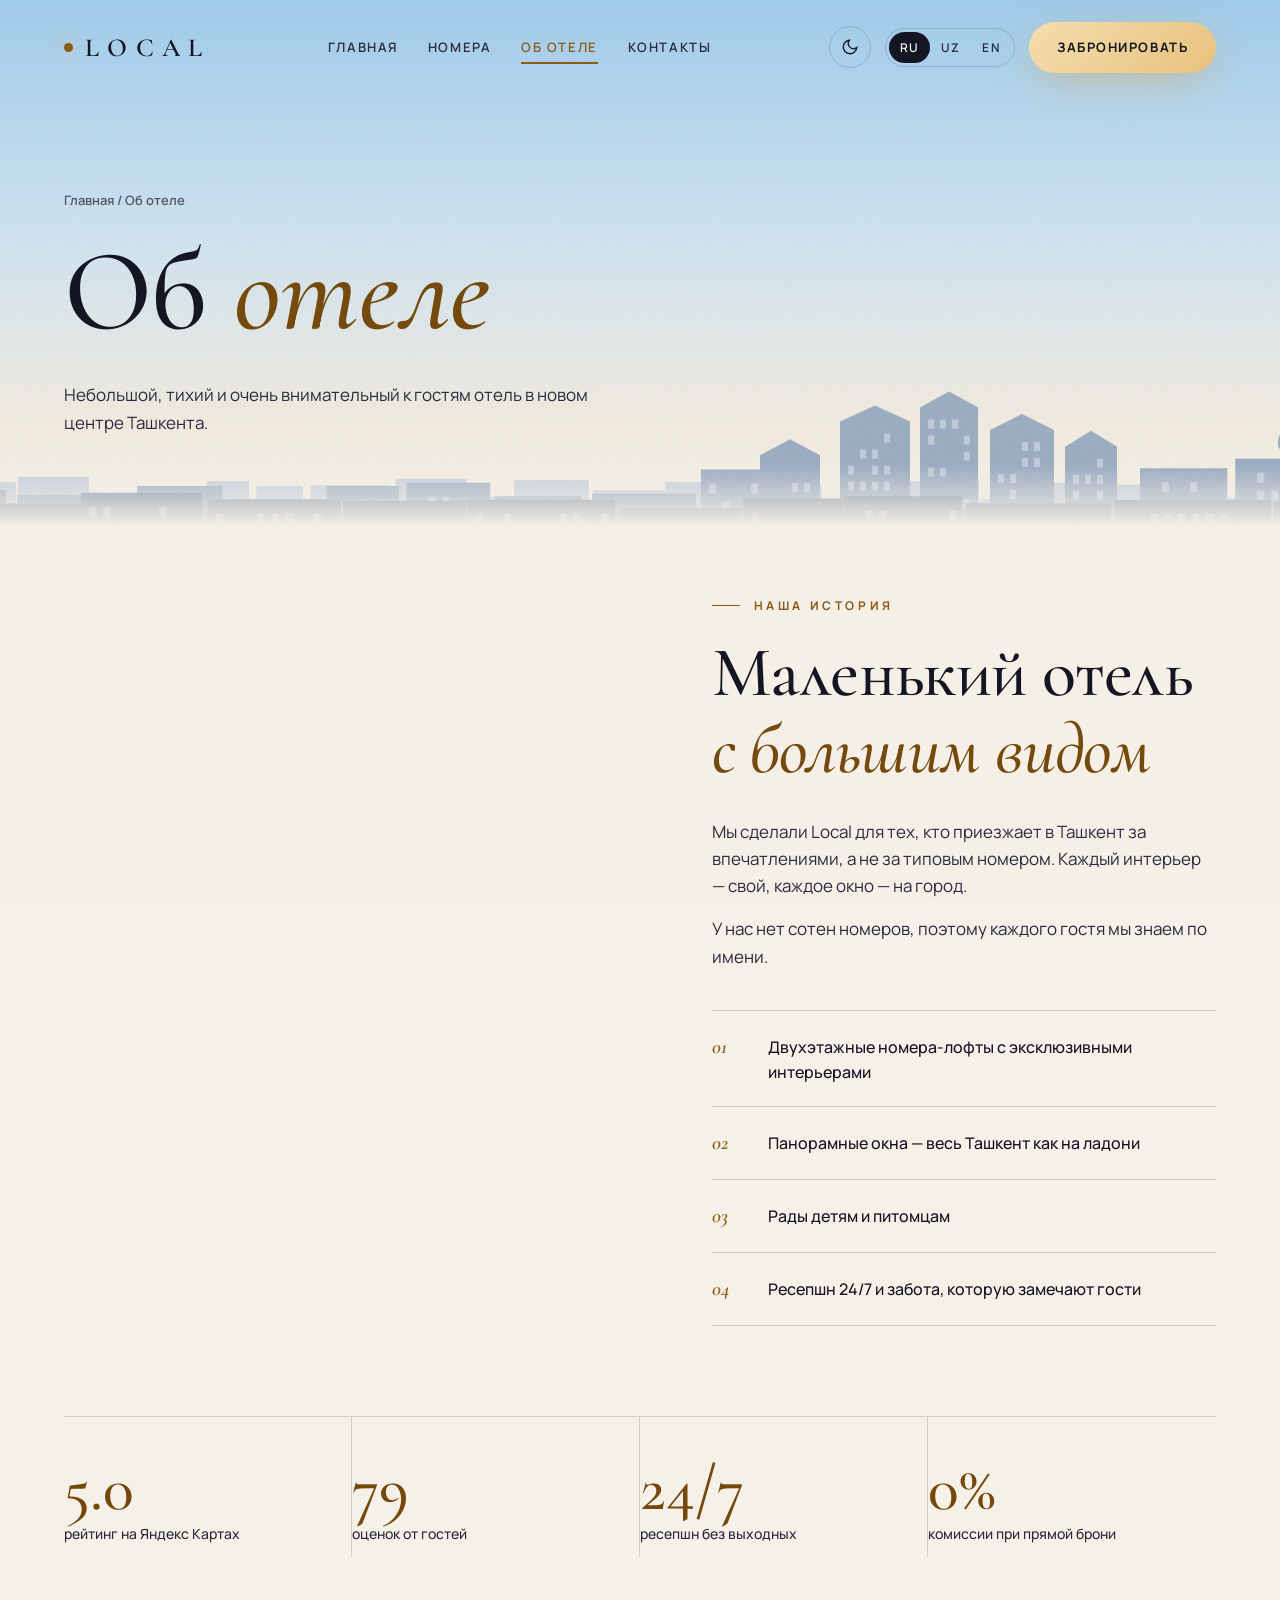
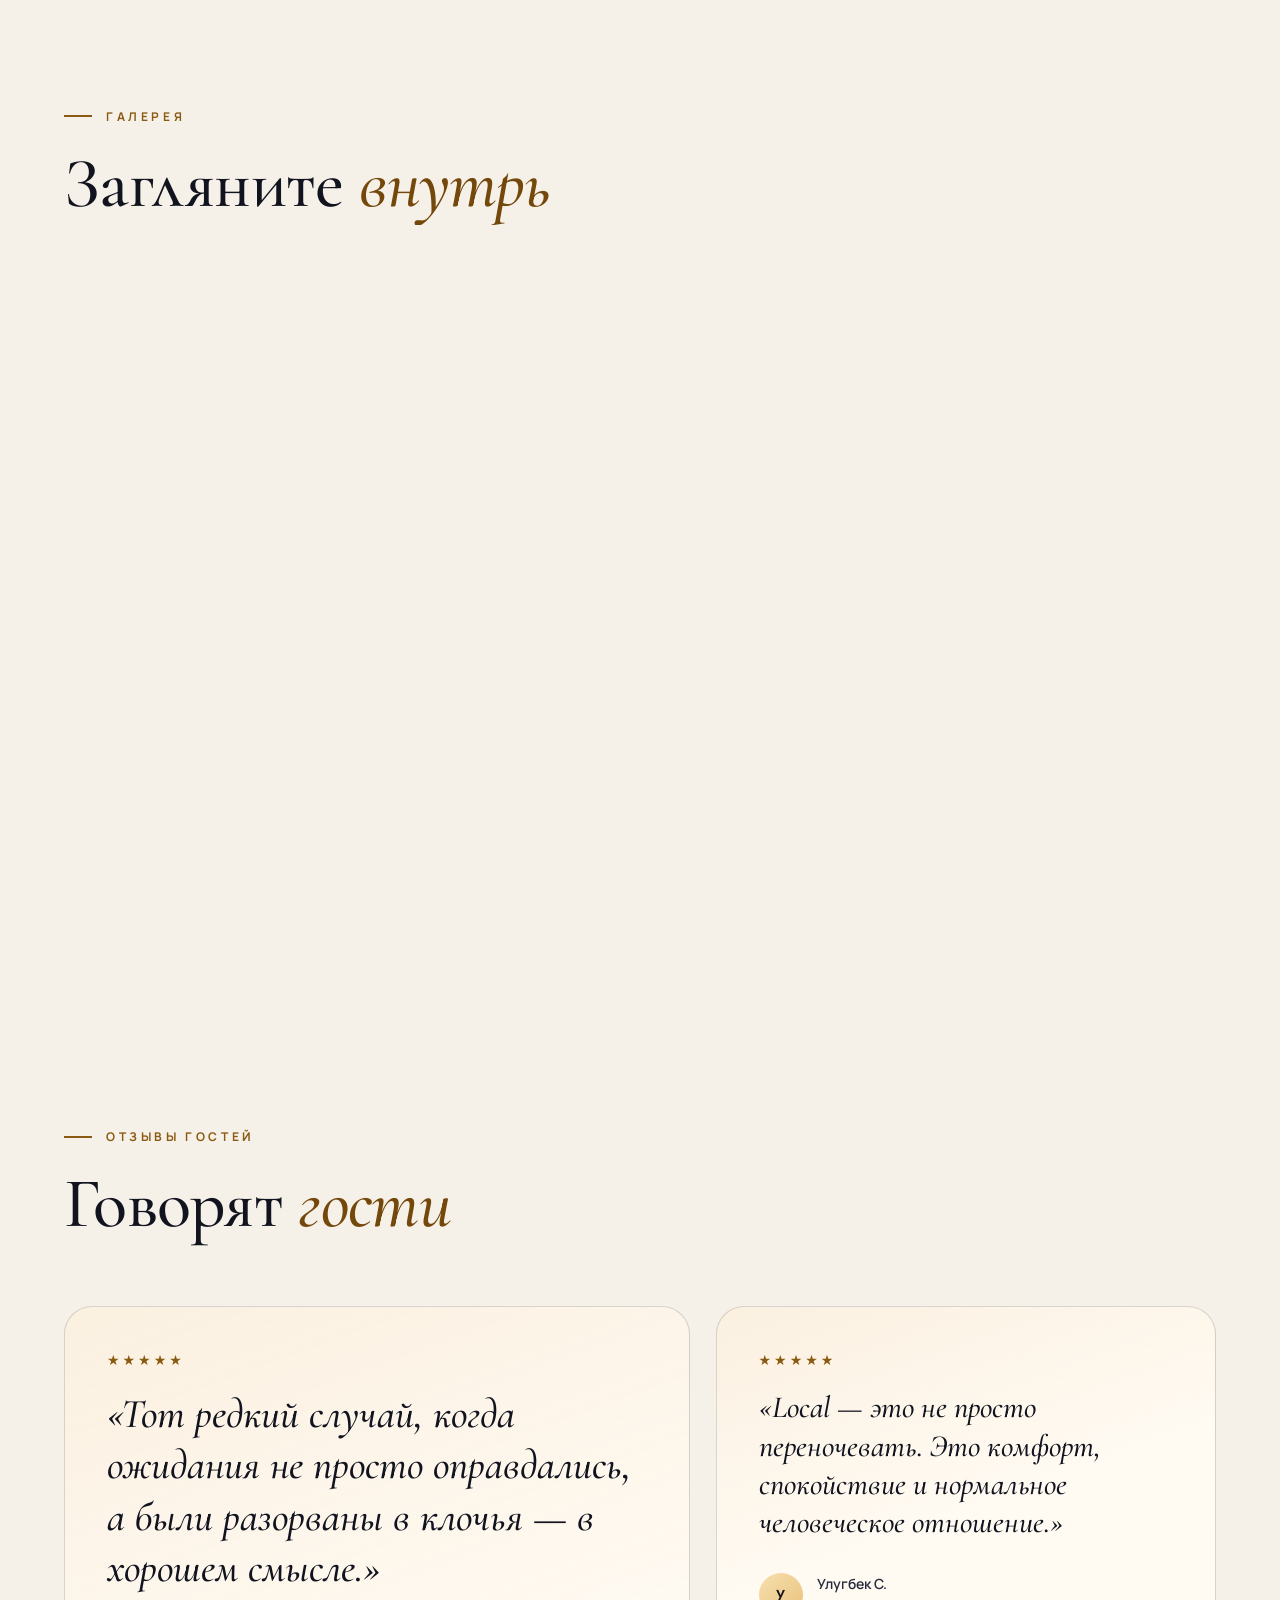
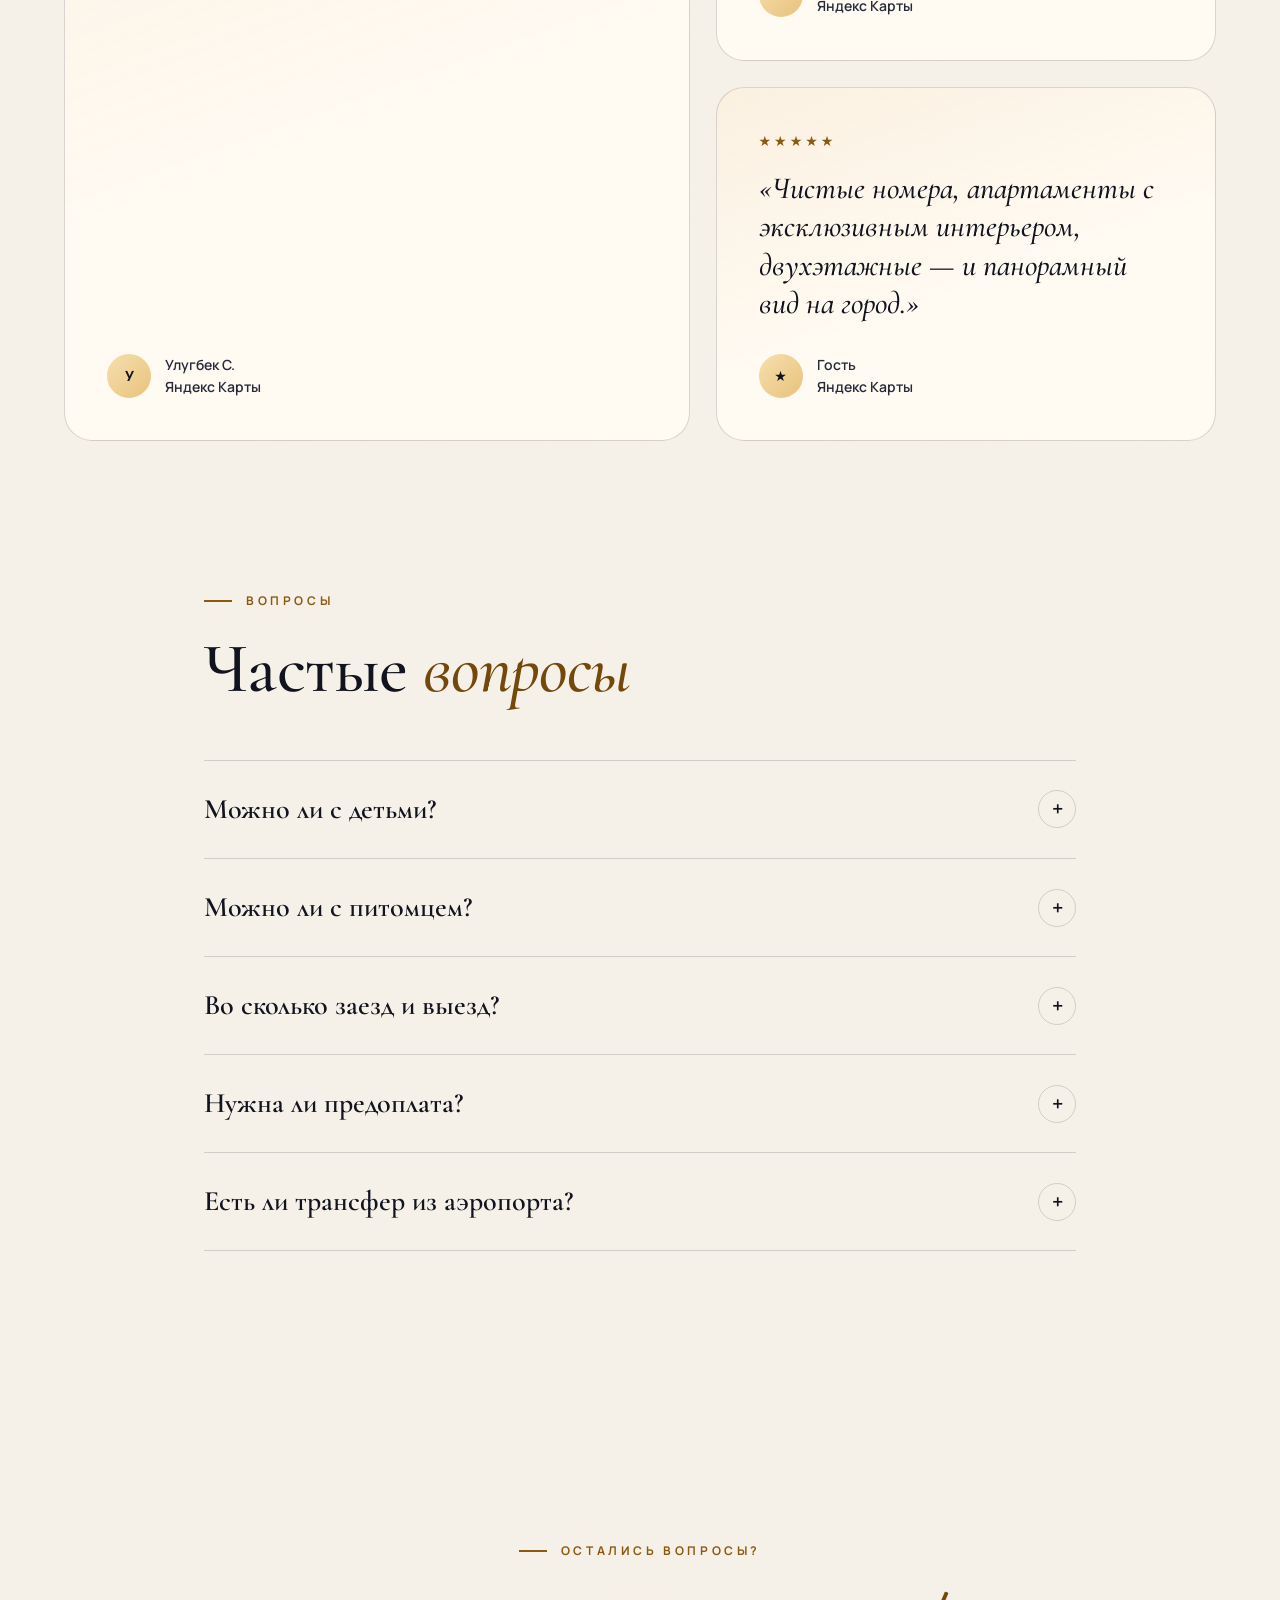
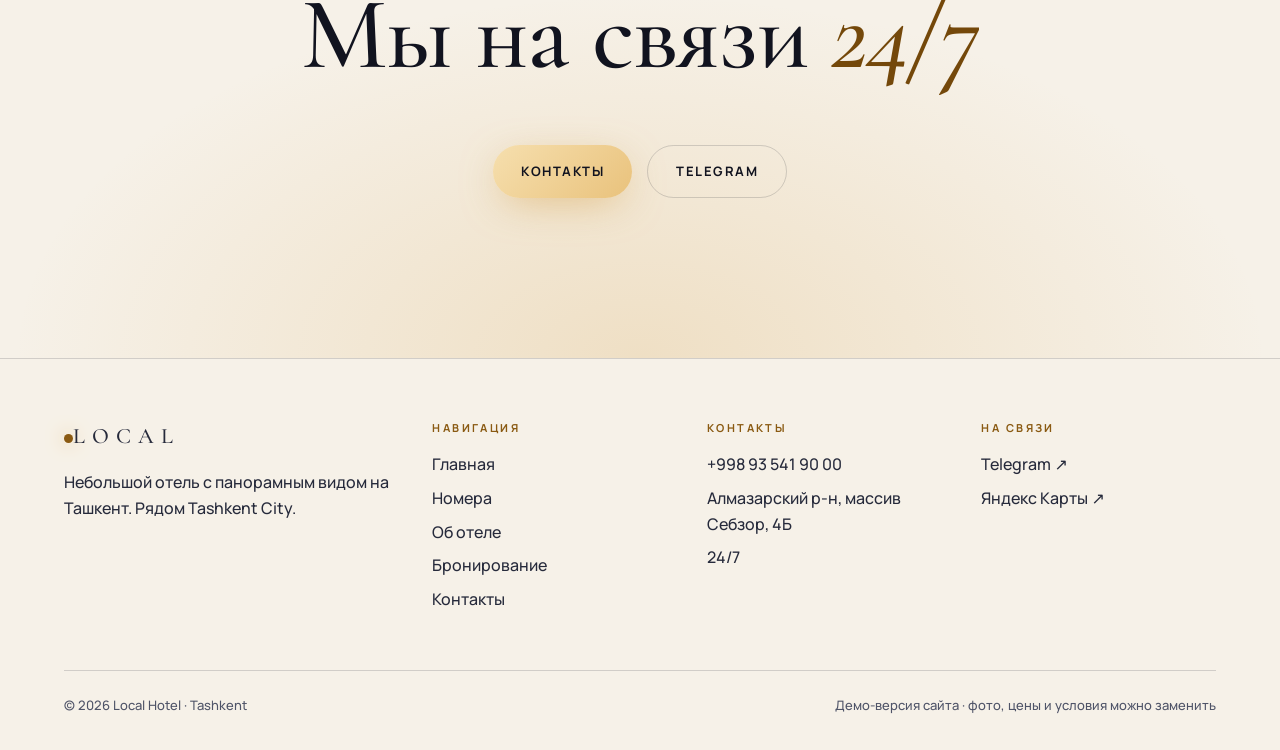
==== commit 38016919: "Sun sets out of frame and moon rises from behind the skyline Co-Authored-By: Claude Opus 5.5 <norepl" ====
--- a/about.html
+++ b/about.html
@@ -7,7 +7,7 @@
 <meta name="description" content="Local Hotel — небольшой отель с панорамным видом на Ташкент. История, галерея, отзывы и ответы на частые вопросы.">
 <link rel="preconnect" href="https://fonts.googleapis.com"><link rel="preconnect" href="https://fonts.gstatic.com" crossorigin>
 <link href="https://fonts.googleapis.com/css2?family=Cormorant+Garamond:ital,wght@0,400;0,500;0,600;1,400;1,500;1,600&family=Manrope:wght@400;500;600;700;800&display=swap" rel="stylesheet">
-<link rel="stylesheet" href="style.css?v=1794908771">
+<link rel="stylesheet" href="style.css?v=1794909004">
 <script>document.documentElement.dataset.theme=(()=>{try{return localStorage.getItem('lh_theme')||'light'}catch(e){return'light'}})()</script>
 </head>
 <body data-page="about">
@@ -95,7 +95,7 @@
   </div>
 </section>
 
-<script src="app.js?v=1794908771"></script>
+<script src="app.js?v=1794909004"></script>
 <script>
 $('#storyImg').insertAdjacentHTML('afterbegin',`<img src="${IMG.r1}" alt="" loading="lazy" onerror="this.remove()">`);
 const pics=[ROOMS[1].img,IMG.about,ROOMS[0].img,ROOMS[2].img,ROOMS[3].img,IMG.cat];
--- a/style.css
+++ b/style.css
@@ -147,8 +147,6 @@
 .shoot{position:absolute;width:140px;height:2px;background:linear-gradient(90deg,#fff,transparent);border-radius:2px;opacity:0;transform:rotate(-24deg);display:none}
 [data-theme="dark"] .shoot{display:block;animation:shoot 7s ease-in infinite}
 @keyframes shoot{0%{opacity:0;transform:translate(0,0) rotate(-24deg)}2%{opacity:1}10%{opacity:0;transform:translate(-420px,190px) rotate(-24deg)}100%{opacity:0}}
-.orb{position:absolute;right:12%;top:16%;width:96px;height:96px;border-radius:50%;transition:background .8s,box-shadow .8s;background:radial-gradient(circle,#fffaf0,#ffd88a 70%);box-shadow:0 0 120px 50px rgba(255,214,130,.55)}
-[data-theme="dark"] .orb{width:88px;height:88px;background:radial-gradient(circle at 35% 35%,#fff8e6,#e9d7ae 60%,#c9b285);box-shadow:0 0 80px 20px rgba(246,223,174,.25)}
 .cloud{position:absolute;height:46px;border-radius:50px;background:#fff;filter:blur(2px);opacity:.85;transition:opacity .8s;animation:drift linear infinite}
 .cloud::before,.cloud::after{content:"";position:absolute;background:#fff;border-radius:50%}
 .cloud::before{width:60%;height:150%;left:15%;top:-70%}
@@ -278,9 +276,6 @@
 .pano.day{background:linear-gradient(180deg,#5fa3d9 0%,#9ccbe9 45%,#f3d9b1 85%,#f6c98f 100%)}
 .pano-svg{position:absolute;left:0;right:0;bottom:0;height:70%}
 .pano-svg svg{width:100%;height:100%}
-.pano .sun{position:absolute;left:18%;width:120px;height:120px;border-radius:50%;transition:top 1.6s var(--ease),background 1.6s,box-shadow 1.6s}
-.pano.day .sun{top:14%;background:radial-gradient(circle,#fff6d6,#ffd57a);box-shadow:0 0 120px 40px rgba(255,214,122,.55)}
-.pano.night .sun{top:16%;background:radial-gradient(circle at 35% 35%,#fffbee,#e7d6ad 60%,#c3ad80);box-shadow:0 0 90px 20px rgba(246,223,174,.25)}
 .pano.day .win{fill:#eef4fa!important;opacity:.32!important;animation:none}
 .pano.day .beacon{opacity:0!important}
 .pano-copy{position:absolute;z-index:3;top:13%;right:6vw;text-align:right;max-width:560px;color:#f3ece0;transition:color 1.6s}
@@ -447,7 +442,6 @@
   .hero .h1{font-size:15vw}
   .nav{padding:16px 4vw}.logo{font-size:19px;letter-spacing:.2em;gap:8px}.nav-right{gap:7px}.icon-btn{width:36px;height:36px}
   .cloud{opacity:.45;transform:scale(.6)}
-  .orb,[data-theme="dark"] .orb{width:56px;height:56px;top:auto;bottom:64%;right:8%}
   .lang button{padding:6px 8px}
   .pick-rooms,.row2{grid-template-columns:1fr}
   .panel{padding:24px}
@@ -484,11 +478,6 @@
 .l2{background:linear-gradient(180deg,#3b3b78 0%,#b2577a 45%,#f2945f 80%,#ffc477 100%)}
 .l3{background:linear-gradient(180deg,#05070f 0%,#0e1530 55%,#1d2650 100%)}
 .s0 .l0,.s1 .l1,.s2 .l2,.s3 .l3{opacity:1}
-.day-orb{position:absolute;width:86px;height:86px;border-radius:50%;transform:translate(-50%,-50%);transition:left 1.4s var(--ease),top 1.4s var(--ease),background 1.2s,box-shadow 1.2s}
-.s0 .day-orb{left:16%;top:62%;background:radial-gradient(circle,#fff4dc,#ffc56b);box-shadow:0 0 90px 30px rgba(255,190,110,.6)}
-.s1 .day-orb{left:50%;top:16%;background:radial-gradient(circle,#fffbe8,#ffe08a);box-shadow:0 0 110px 40px rgba(255,230,150,.6)}
-.s2 .day-orb{left:82%;top:58%;background:radial-gradient(circle,#ffe2b0,#ff7a3d);box-shadow:0 0 110px 40px rgba(255,120,60,.55)}
-.s3 .day-orb{left:78%;top:18%;width:66px;height:66px;background:radial-gradient(circle at 35% 35%,#fffbee,#e7d6ad 60%,#c3ad80);box-shadow:0 0 70px 16px rgba(246,223,174,.3)}
 .day-stars{position:absolute;inset:0;opacity:0;transition:opacity 1.2s}
 .s3 .day-stars{opacity:1}
 .day-stars i{position:absolute;width:2px;height:2px;border-radius:50%;background:#fff;animation:tw 3s ease-in-out infinite}
@@ -554,3 +543,30 @@
   .qz-res{grid-template-columns:1fr}
   .qz-res .ph{aspect-ratio:16/9}
 }
+
+/* ---------- солнце и луна: солнце заходит, луна восходит с другой стороны ---------- */
+.orbs{position:absolute;inset:0;pointer-events:none;overflow:hidden}
+.o-sun,.o-moon,.d-sun,.d-moon,.p-sun,.p-moon{position:absolute;border-radius:50%;transform:translate(-50%,-50%)}
+.o-sun,.d-sun,.p-sun{background:radial-gradient(circle,#fffaf0,#ffd88a 70%);box-shadow:0 0 120px 50px rgba(255,214,130,.55);transition:left 2s cubic-bezier(.3,.1,.6,1),top 2s cubic-bezier(.55,0,.85,.4)}
+.o-moon,.d-moon,.p-moon{background:radial-gradient(circle at 35% 35%,#fff8e6,#e9d7ae 60%,#c9b285);box-shadow:0 0 80px 20px rgba(246,223,174,.28);transition:left 2s cubic-bezier(.3,.1,.6,1),top 2s cubic-bezier(.55,0,.85,.4)}
+/* главный экран */
+.o-sun{width:96px;height:96px;left:86%;top:22%}
+.o-moon{width:86px;height:86px;left:62%;top:118%}
+[data-theme="dark"] .o-sun{left:112%;top:96%}
+[data-theme="dark"] .o-moon{left:86%;top:22%;transition:left 2s cubic-bezier(.5,0,.8,.6),top 2s cubic-bezier(.15,.6,.35,1)}
+[data-theme="light"] .o-sun{transition:left 2s cubic-bezier(.5,0,.8,.6),top 2s cubic-bezier(.15,.6,.35,1)}
+/* один день в Local */
+.d-sun{width:86px;height:86px}
+.d-moon{width:64px;height:64px;left:45%;top:112%}
+.s0 .d-sun{left:16%;top:62%;transition:left 2s cubic-bezier(.5,0,.8,.6),top 2s cubic-bezier(.15,.6,.35,1);background:radial-gradient(circle,#fff4dc,#ffc56b);box-shadow:0 0 90px 30px rgba(255,190,110,.6)}
+.s1 .d-sun{left:50%;top:18%;transition:left 2s cubic-bezier(.5,0,.8,.6),top 2s cubic-bezier(.15,.6,.35,1)}
+.s2 .d-sun{left:82%;top:60%;background:radial-gradient(circle,#ffe2b0,#ff7a3d);box-shadow:0 0 110px 40px rgba(255,120,60,.55)}
+.s3 .d-sun{left:115%;top:105%;background:radial-gradient(circle,#ffe2b0,#ff7a3d)}
+.s3 .d-moon{left:74%;top:20%;transition:left 2s cubic-bezier(.5,0,.8,.6),top 2s cubic-bezier(.15,.6,.35,1)}
+/* вид из окна */
+.p-sun{width:120px;height:120px;left:22%;top:20%}
+.p-moon{width:96px;height:96px;left:52%;top:118%}
+.pano.day .p-sun{transition:left 2s cubic-bezier(.5,0,.8,.6),top 2s cubic-bezier(.15,.6,.35,1)}
+.pano.night .p-sun{left:-10%;top:98%}
+.pano.night .p-moon{left:30%;top:18%;transition:left 2s cubic-bezier(.5,0,.8,.6),top 2s cubic-bezier(.15,.6,.35,1)}
+@media (max-width:560px){.o-sun{width:56px;height:56px;left:84%;top:16%}.o-moon{width:50px;height:50px}[data-theme="dark"] .o-moon{left:84%;top:16%}}
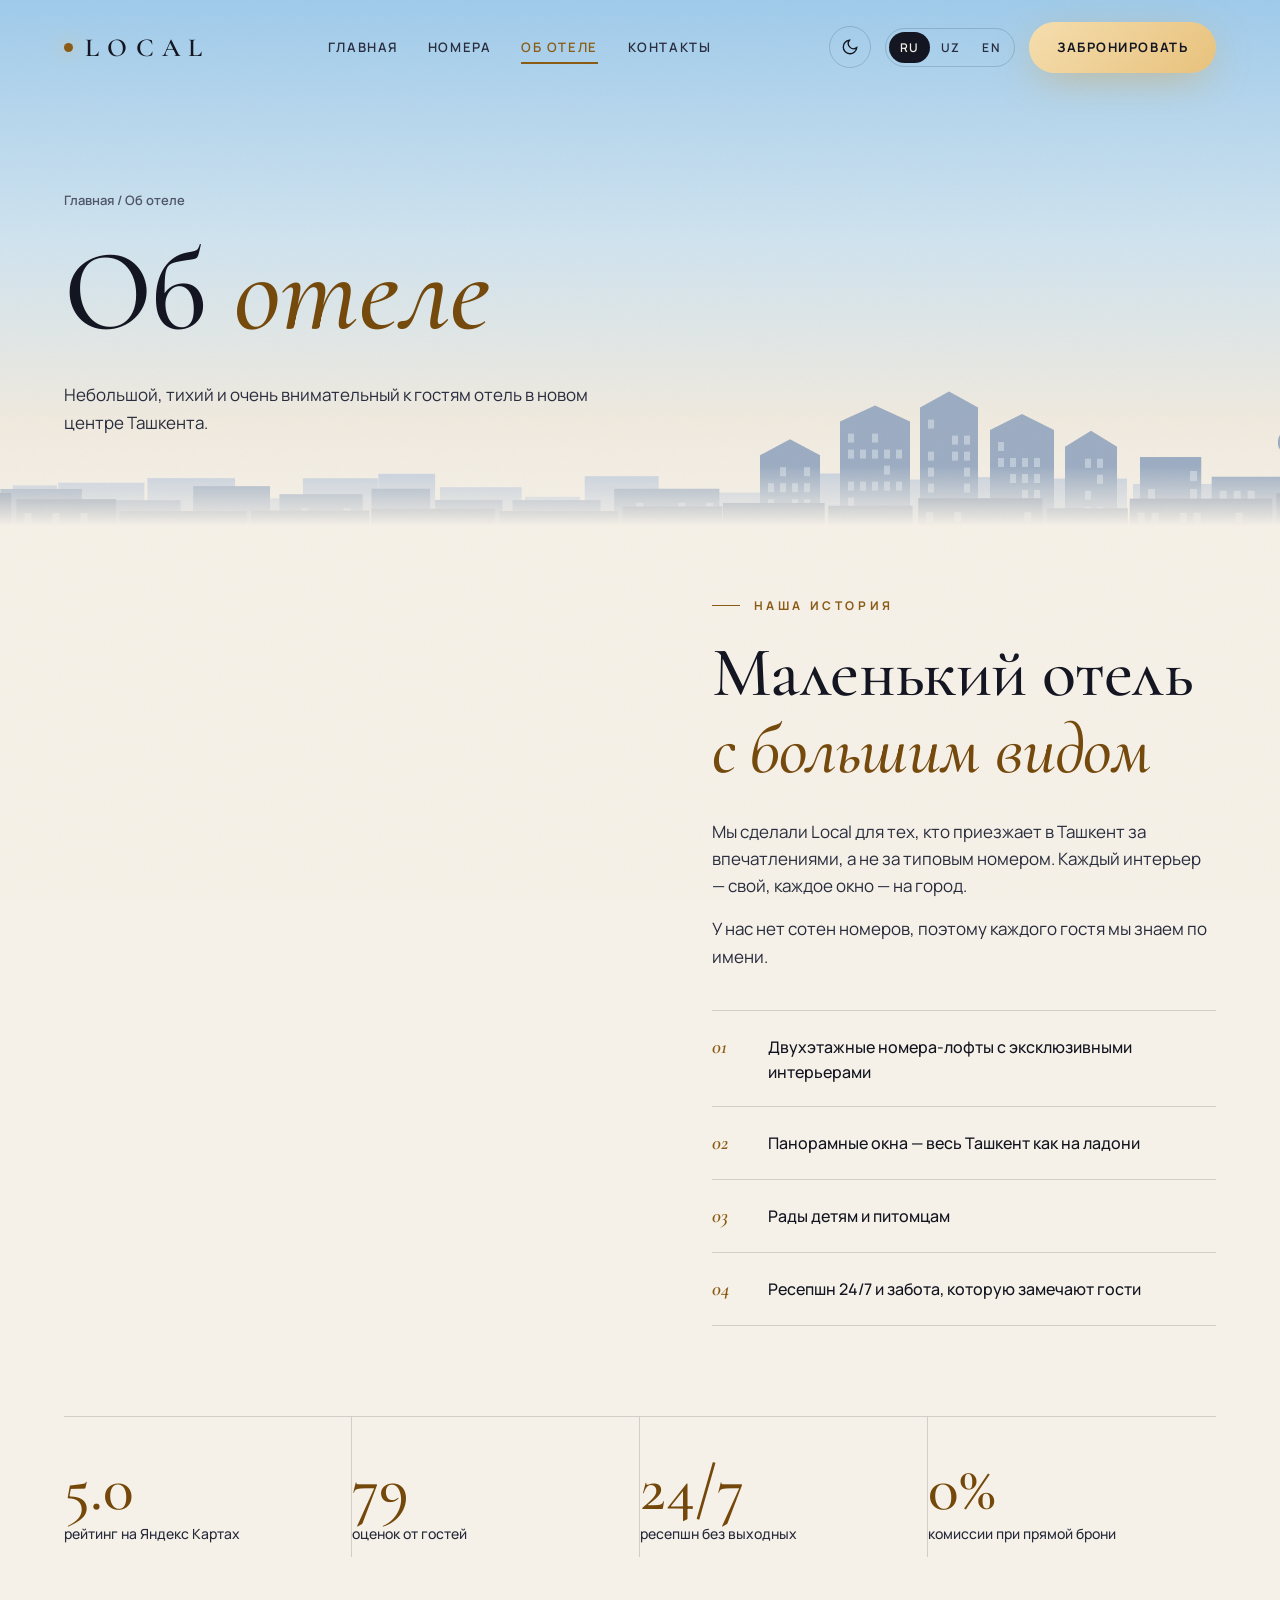
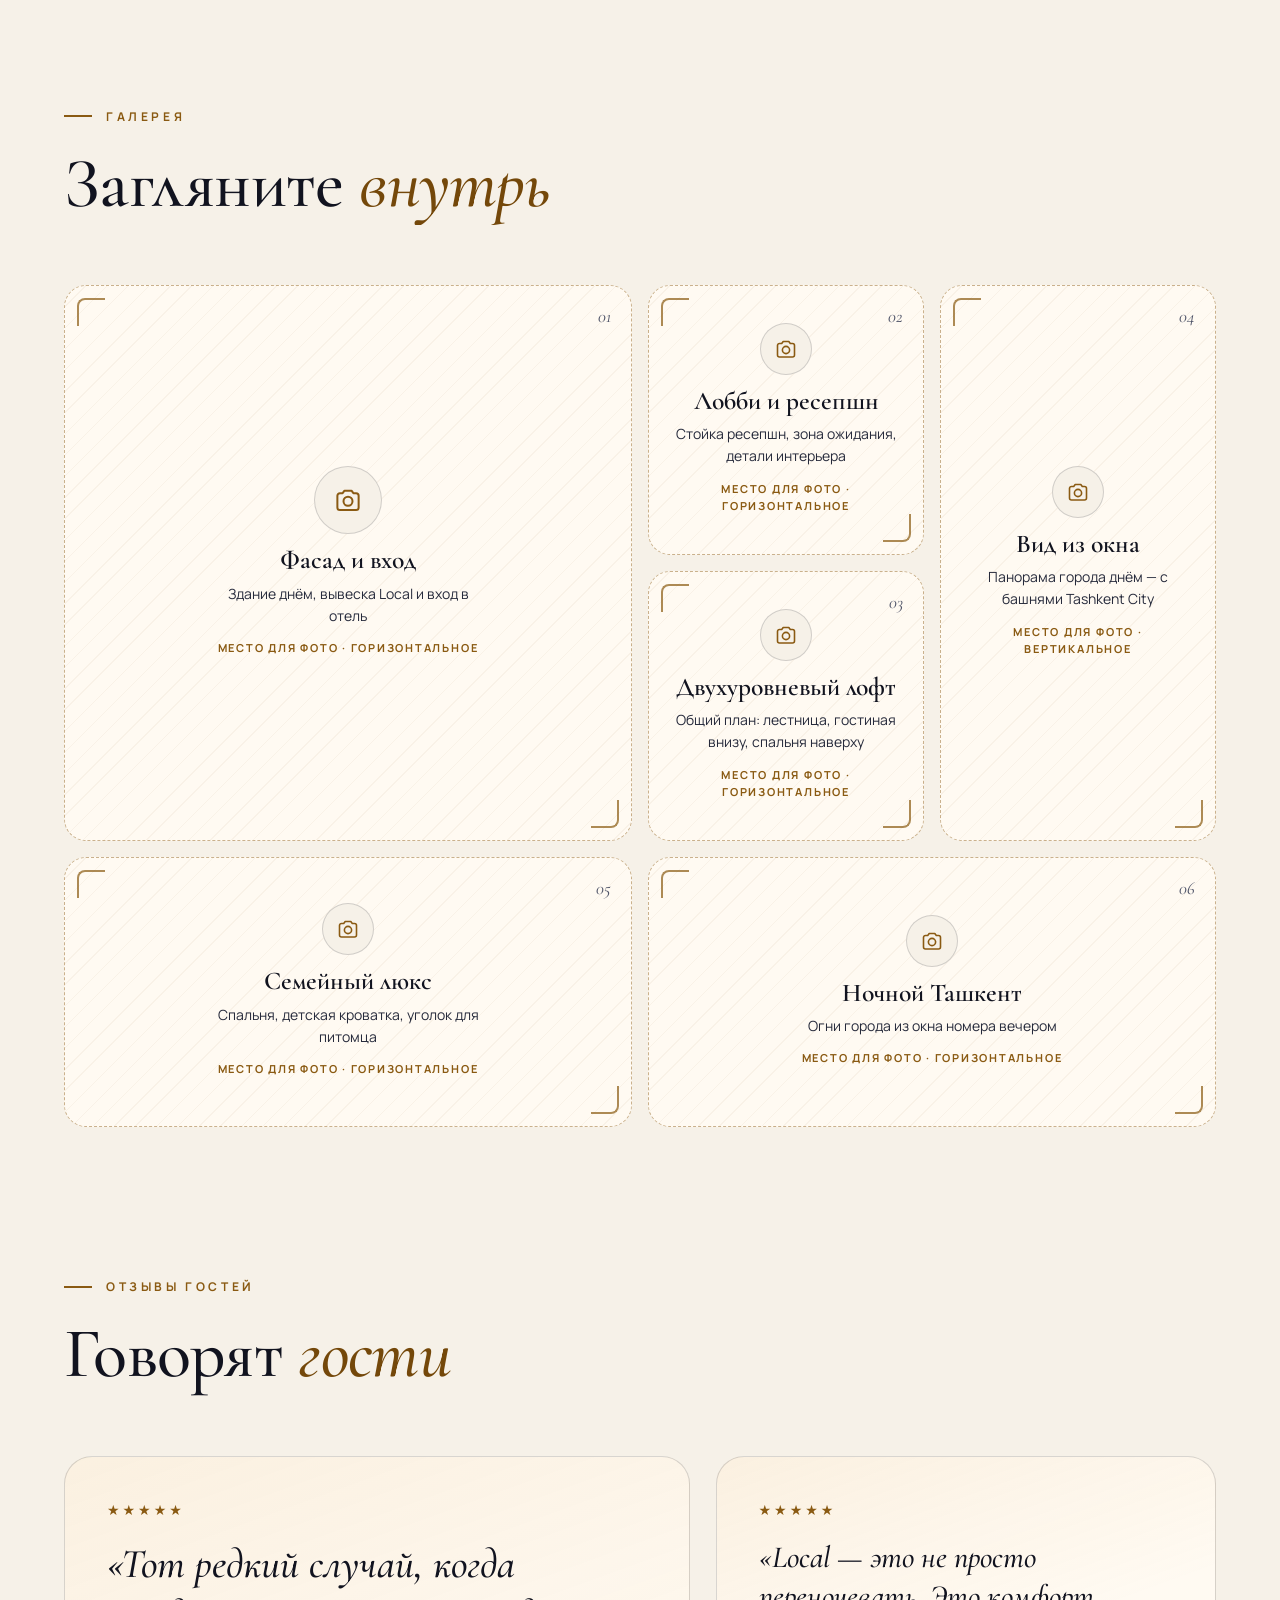
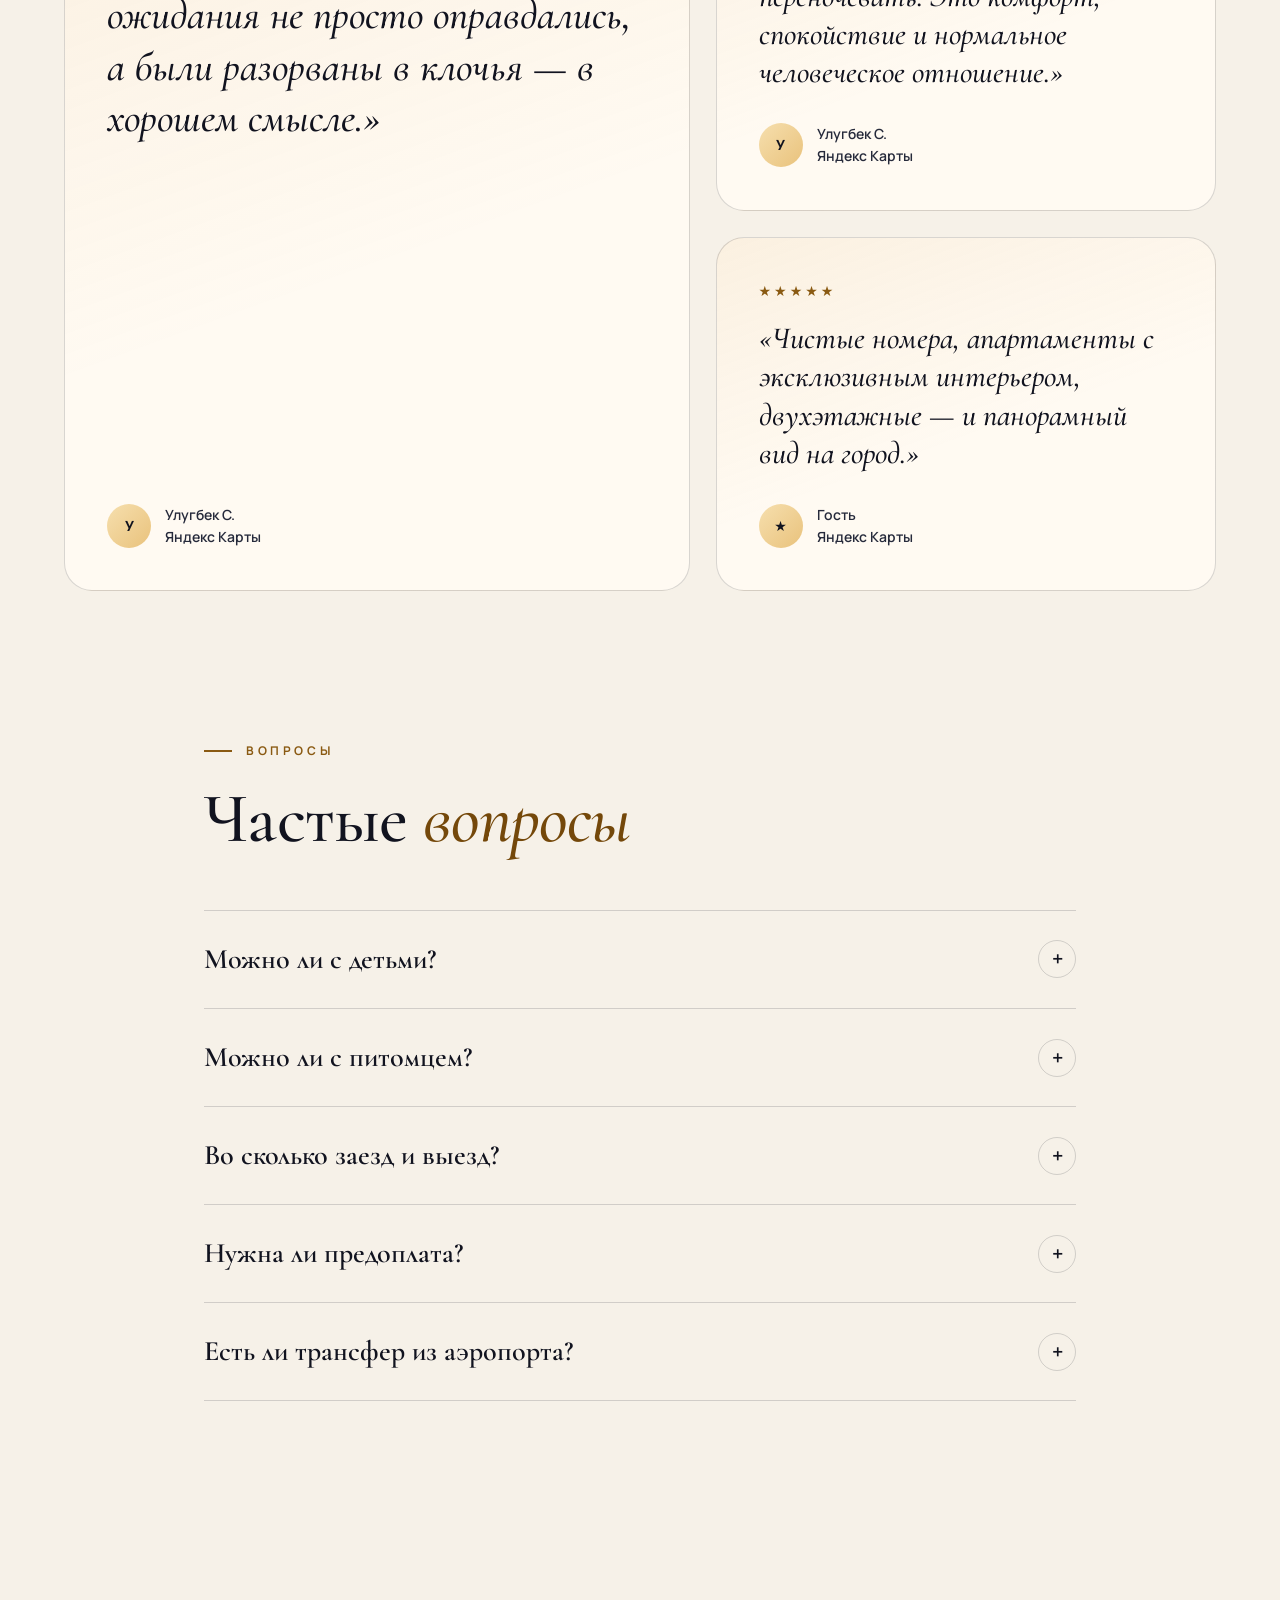
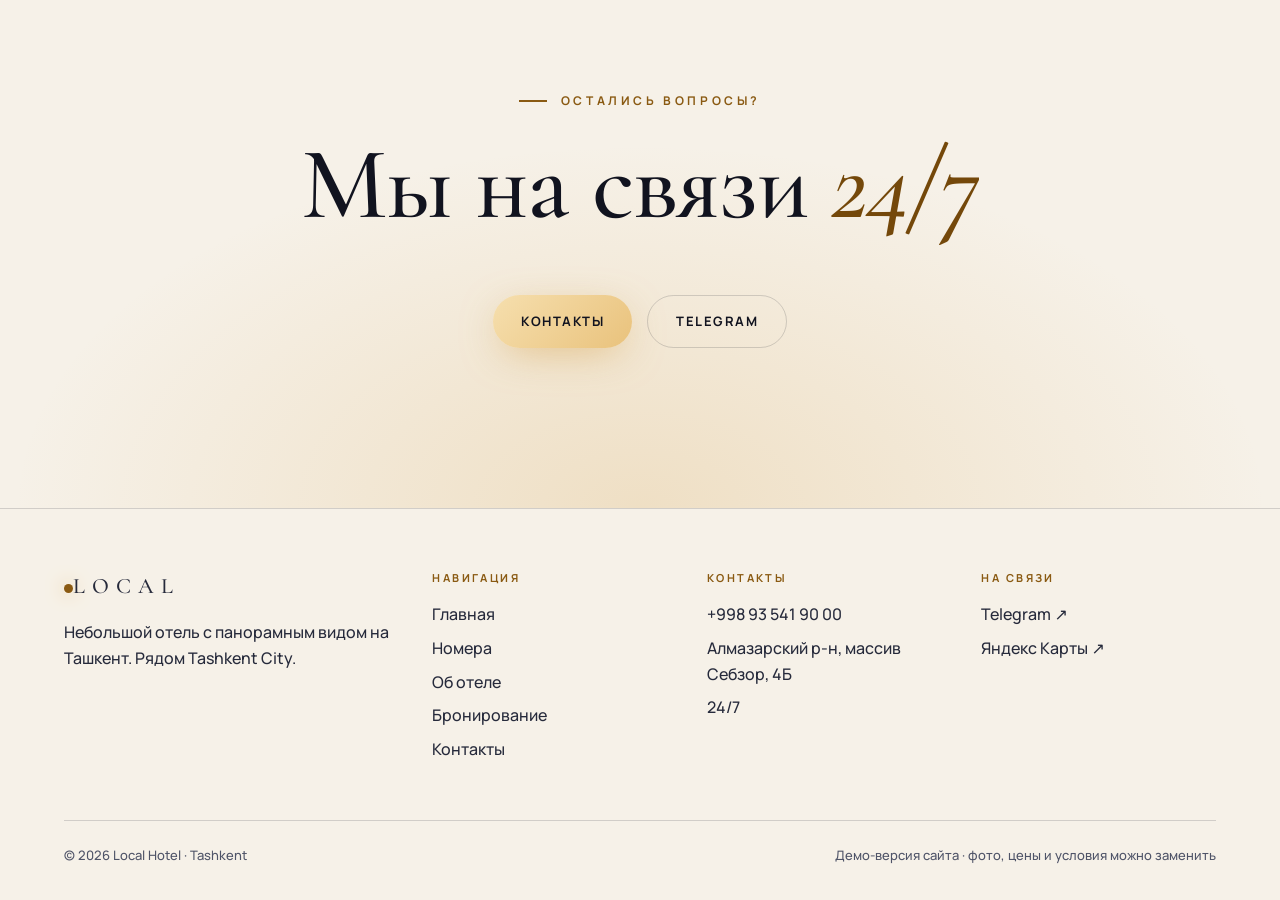
==== commit a9e6efef: "Gallery: labelled photo frames describing which hotel photo goes where Co-Authored-By: Claude Opus 5" ====
--- a/about.html
+++ b/about.html
@@ -7,7 +7,7 @@
 <meta name="description" content="Local Hotel — небольшой отель с панорамным видом на Ташкент. История, галерея, отзывы и ответы на частые вопросы.">
 <link rel="preconnect" href="https://fonts.googleapis.com"><link rel="preconnect" href="https://fonts.gstatic.com" crossorigin>
 <link href="https://fonts.googleapis.com/css2?family=Cormorant+Garamond:ital,wght@0,400;0,500;0,600;1,400;1,500;1,600&family=Manrope:wght@400;500;600;700;800&display=swap" rel="stylesheet">
-<link rel="stylesheet" href="style.css?v=1794909004">
+<link rel="stylesheet" href="style.css?v=1794909303">
 <script>document.documentElement.dataset.theme=(()=>{try{return localStorage.getItem('lh_theme')||'light'}catch(e){return'light'}})()</script>
 </head>
 <body data-page="about">
@@ -51,7 +51,7 @@
   <div class="wrap">
     <div class="kicker reveal" data-i18n="gal_k"></div>
     <h2 class="h2 split" data-i18n="gal_h"></h2>
-    <div class="gallery" id="gallery"></div>
+    <div class="gallery slots" id="gallery"></div>
   </div>
 </section>
 
@@ -95,11 +95,18 @@
   </div>
 </section>
 
-<script src="app.js?v=1794909004"></script>
+<script src="app.js?v=1794909303"></script>
 <script>
 $('#storyImg').insertAdjacentHTML('afterbegin',`<img src="${IMG.r1}" alt="" loading="lazy" onerror="this.remove()">`);
-const pics=[ROOMS[1].img,IMG.about,ROOMS[0].img,ROOMS[2].img,ROOMS[3].img,IMG.cat];
-$('#gallery').innerHTML=pics.map((p,i)=>`<div class="ph reveal d${i%4}"><img src="${p}" alt="" loading="lazy" onerror="this.remove()"></div>`).join('');
+function gallery(){
+  $('#gallery').innerHTML=GALLERY.map((g,i)=>g.img
+    ?`<div class="ph reveal in d${i%4}"><img src="${g.img}" alt="${t(g.key+'_h')}" loading="lazy" onerror="this.remove()"></div>`
+    :`<div class="slot reveal in d${i%4}"><span class="slot-n">0${i+1}</span>
+        <div class="slot-c"><span class="slot-ic">${LH.ic('camera')}</span>
+        <h4>${t(g.key+'_h')}</h4><p>${t(g.key+'_p')}</p>
+        <small>${t('slot')} · ${t('o_'+g.o)}</small></div></div>`).join('');
+}
+document.addEventListener('lang',gallery);
 LH.faq(); LH.lightbox(); LH.init();
 </script>
 </body>
--- a/style.css
+++ b/style.css
@@ -570,3 +570,24 @@
 .pano.night .p-sun{left:-10%;top:98%}
 .pano.night .p-moon{left:30%;top:18%;transition:left 2s cubic-bezier(.5,0,.8,.6),top 2s cubic-bezier(.15,.6,.35,1)}
 @media (max-width:560px){.o-sun{width:56px;height:56px;left:84%;top:16%}.o-moon{width:50px;height:50px}[data-theme="dark"] .o-moon{left:84%;top:16%}}
+
+/* ---------- галерея: рамки под фото ---------- */
+.gallery.slots{grid-template-columns:repeat(4,1fr);grid-auto-rows:270px;grid-template-areas:"a a b d" "a a c d" "e e f f"}
+.gallery.slots>:nth-child(1){grid-area:a}.gallery.slots>:nth-child(2){grid-area:b}.gallery.slots>:nth-child(3){grid-area:c}
+.gallery.slots>:nth-child(4){grid-area:d}.gallery.slots>:nth-child(5){grid-area:e}.gallery.slots>:nth-child(6){grid-area:f}
+@media (max-width:1020px){.gallery.slots{grid-template-columns:1fr 1fr;grid-auto-rows:240px;grid-template-areas:"a a" "b c" "d d" "e f"}}
+@media (max-width:560px){.gallery.slots{grid-template-columns:1fr;grid-template-areas:"a" "b" "c" "d" "e" "f"}}
+.slot{position:relative;border-radius:22px;border:1.5px dashed rgba(138,90,18,.45);display:grid;place-items:center;padding:22px;text-align:center;overflow:hidden;
+  background:repeating-linear-gradient(135deg,transparent 0 14px,rgba(138,90,18,.05) 14px 15px),var(--surface);transition:border-color .4s,transform .5s var(--ease),box-shadow .5s}
+[data-theme="dark"] .slot{border-color:rgba(232,194,122,.35);background:repeating-linear-gradient(135deg,transparent 0 14px,rgba(232,194,122,.05) 14px 15px),var(--surface)}
+.slot:hover{border-color:var(--acc);transform:translateY(-4px);box-shadow:var(--shadow)}
+.slot::before,.slot::after{content:"";position:absolute;width:26px;height:26px;border:2px solid var(--acc);opacity:.7}
+.slot::before{top:12px;left:12px;border-right:0;border-bottom:0;border-radius:8px 0 0 0}
+.slot::after{bottom:12px;right:12px;border-left:0;border-top:0;border-radius:0 0 8px 0}
+.slot-n{position:absolute;top:16px;right:20px;font-family:var(--serif);font-style:italic;font-size:18px;color:var(--mute)}
+.slot-ic{width:52px;height:52px;border-radius:50%;margin:0 auto 12px;display:grid;place-items:center;font-size:24px;color:var(--acc);border:1.5px solid var(--line);background:var(--bg)}
+.slot h4{font-family:var(--serif);font-size:clamp(22px,2vw,30px);font-weight:600;line-height:1.1}
+.slot p{color:var(--text-2);font-size:14px;margin:8px auto 0;max-width:280px}
+.slot small{display:inline-block;margin-top:12px;font-size:11px;font-weight:700;letter-spacing:.16em;text-transform:uppercase;color:var(--acc)}
+.slot:nth-child(1) .slot-ic{width:68px;height:68px;font-size:30px}
+@media (max-width:1020px){.slot p{font-size:13px}.slot{padding:16px}}
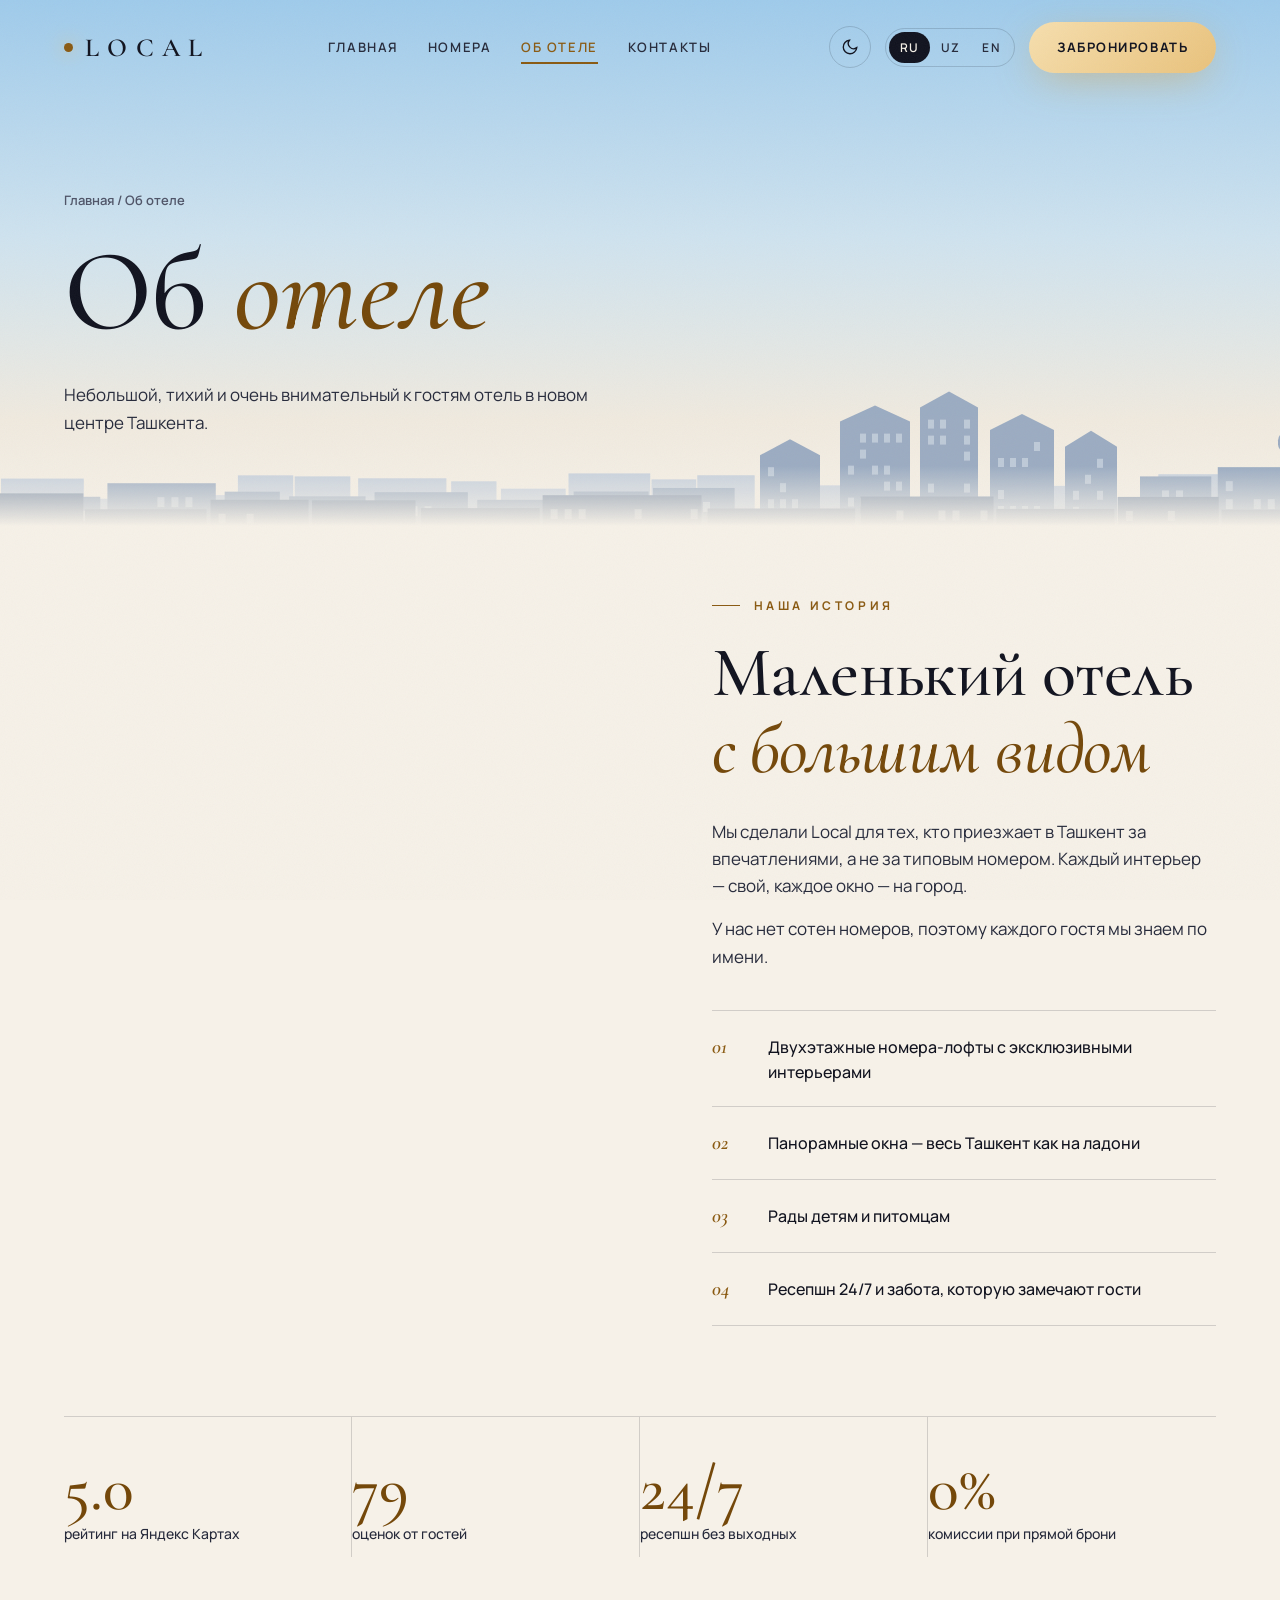
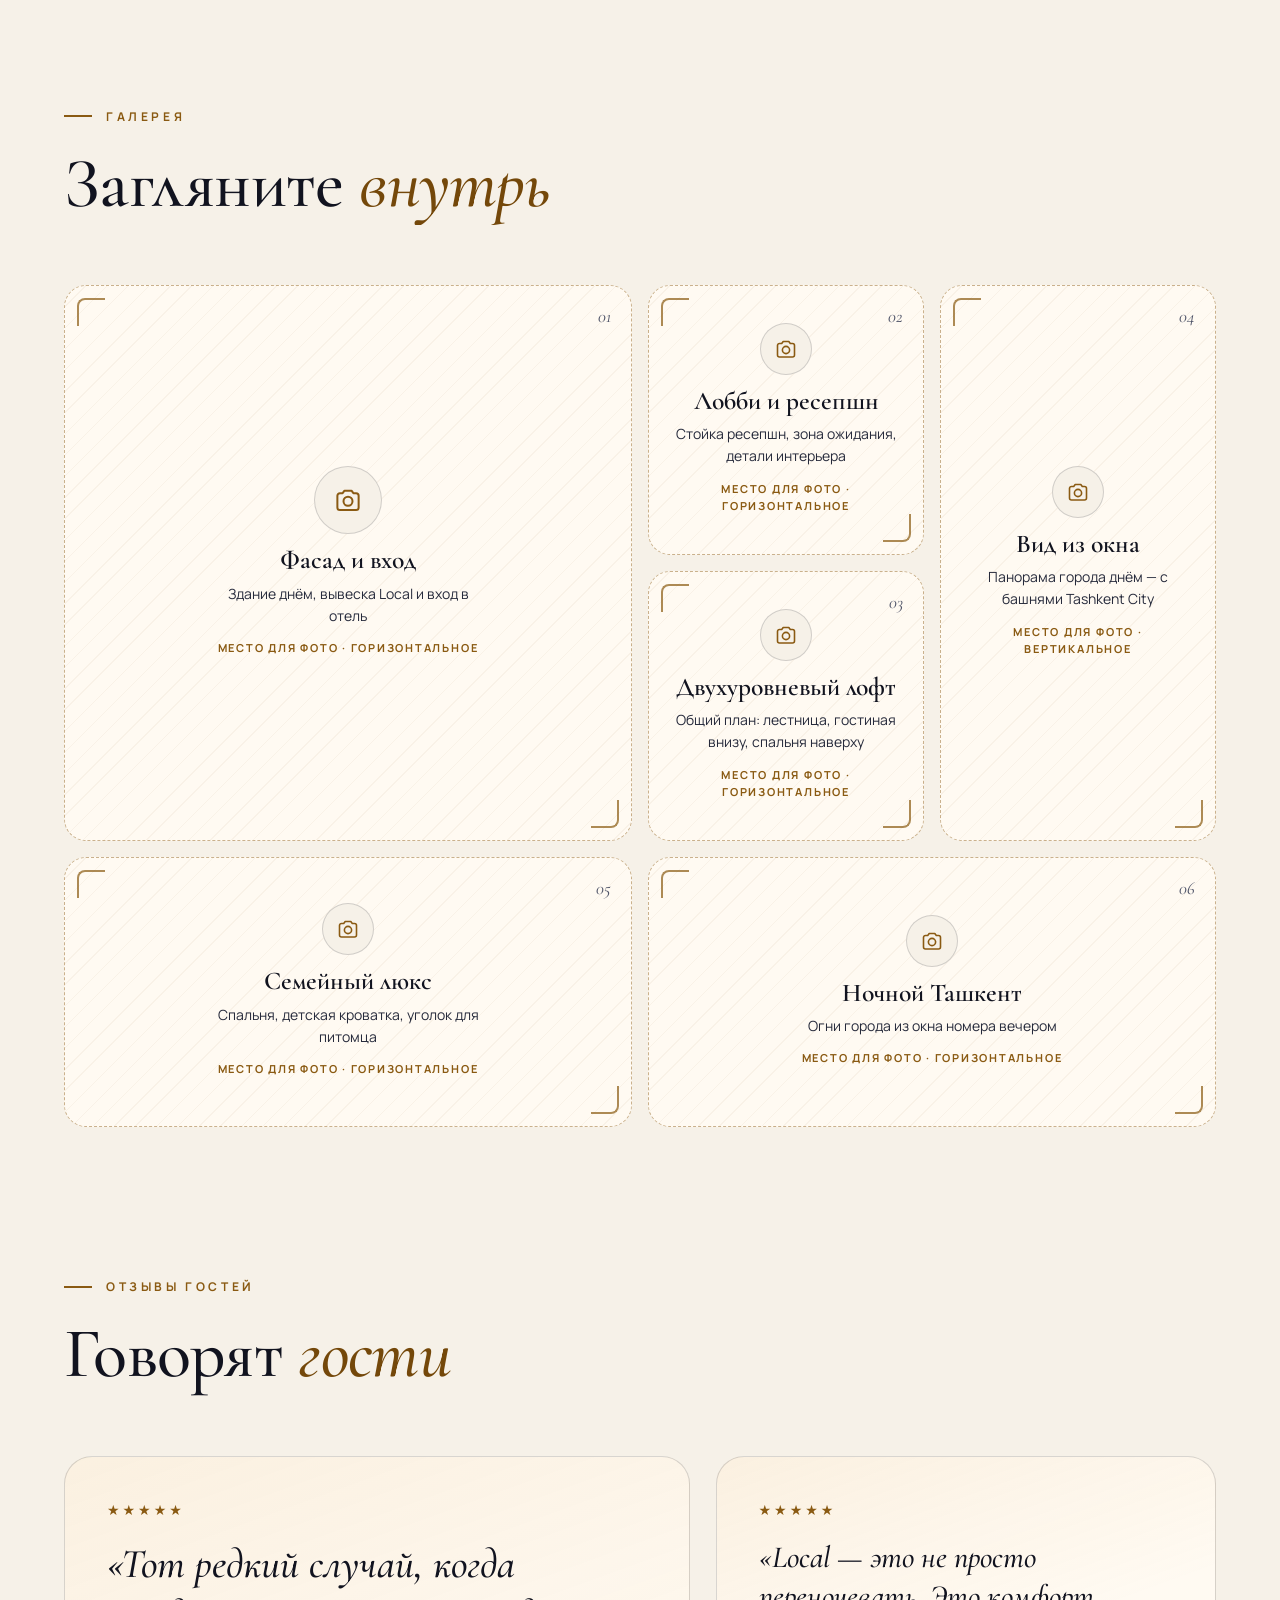
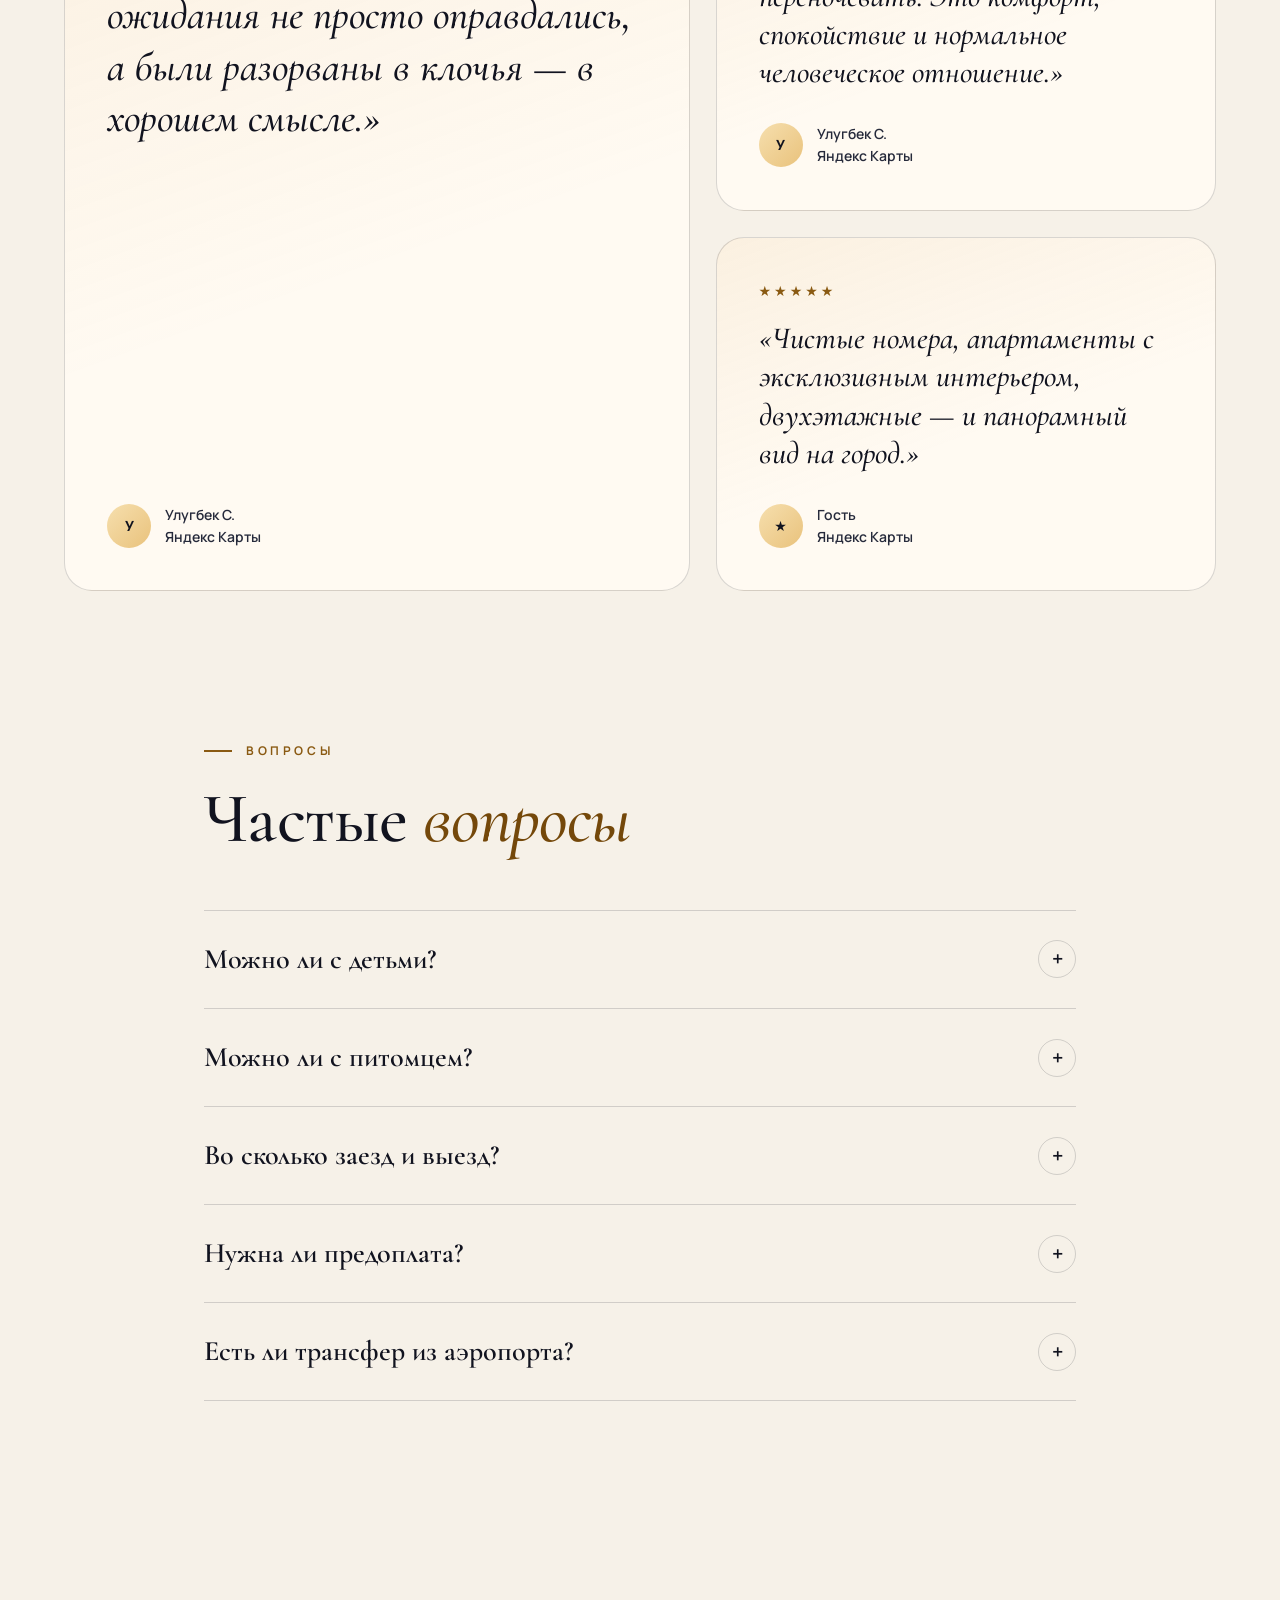
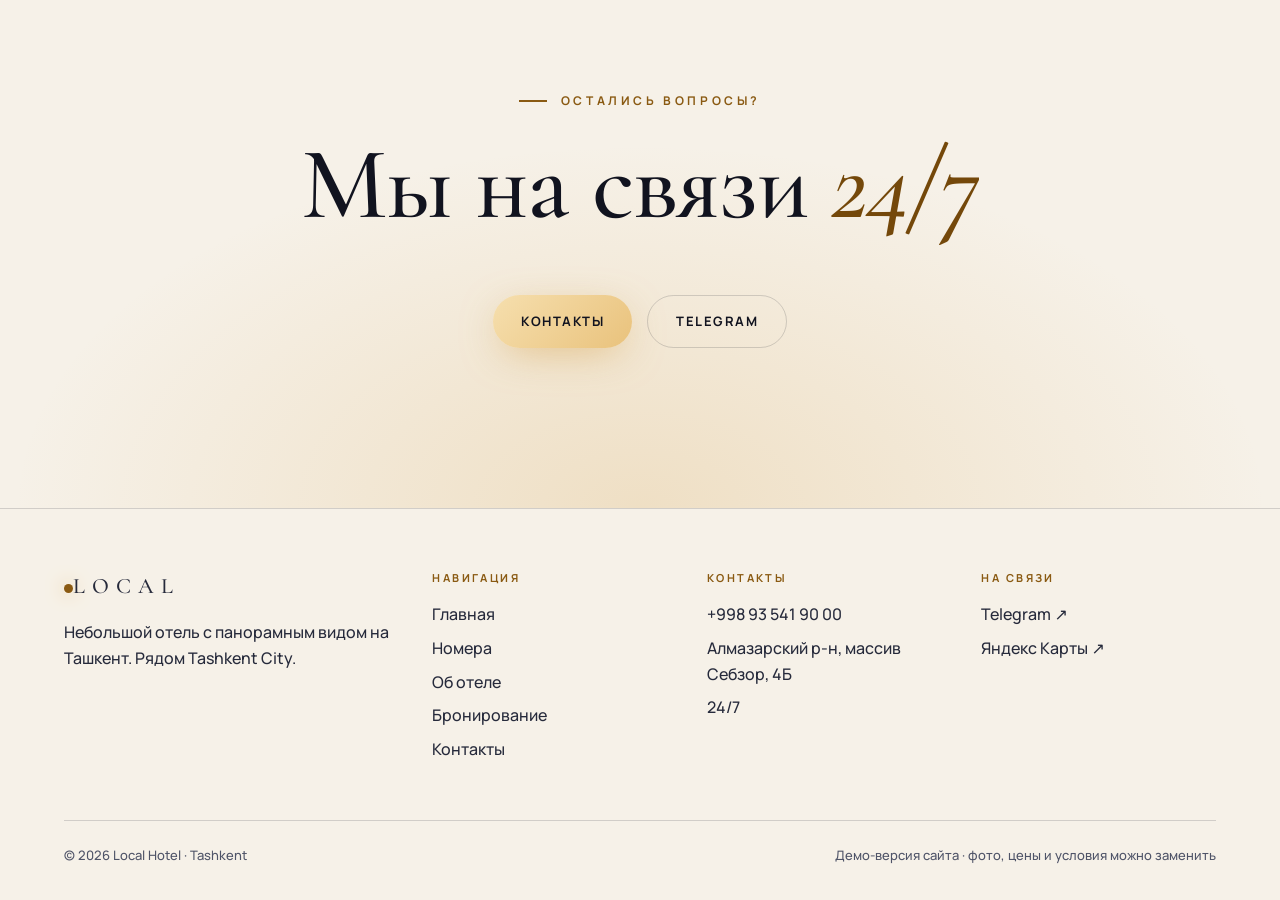
==== commit 19b27a8a: "Sequential page transition so old and new text never overlap Co-Authored-By: Claude Opus 5.5 <norepl" ====
--- a/about.html
+++ b/about.html
@@ -7,7 +7,7 @@
 <meta name="description" content="Local Hotel — небольшой отель с панорамным видом на Ташкент. История, галерея, отзывы и ответы на частые вопросы.">
 <link rel="preconnect" href="https://fonts.googleapis.com"><link rel="preconnect" href="https://fonts.gstatic.com" crossorigin>
 <link href="https://fonts.googleapis.com/css2?family=Cormorant+Garamond:ital,wght@0,400;0,500;0,600;1,400;1,500;1,600&family=Manrope:wght@400;500;600;700;800&display=swap" rel="stylesheet">
-<link rel="stylesheet" href="style.css?v=1794909303">
+<link rel="stylesheet" href="style.css?v=1794909452">
 <script>document.documentElement.dataset.theme=(()=>{try{return localStorage.getItem('lh_theme')||'light'}catch(e){return'light'}})()</script>
 </head>
 <body data-page="about">
@@ -95,7 +95,7 @@
   </div>
 </section>
 
-<script src="app.js?v=1794909303"></script>
+<script src="app.js?v=1794909452"></script>
 <script>
 $('#storyImg').insertAdjacentHTML('afterbegin',`<img src="${IMG.r1}" alt="" loading="lazy" onerror="this.remove()">`);
 function gallery(){
--- a/style.css
+++ b/style.css
@@ -44,12 +44,17 @@
 @keyframes cup{to{transform:none}}
 /* быстрый плавный переход между страницами */
 @view-transition{navigation:auto}
-::view-transition-old(root){animation:vtOut .32s cubic-bezier(.4,0,1,1) both}
-::view-transition-new(root){animation:vtIn .45s cubic-bezier(.2,.8,.2,1) both}
-@keyframes vtOut{to{opacity:0;transform:translateY(-14px)}}
-@keyframes vtIn{from{opacity:0;transform:translateY(18px)}}
+/* сначала старая страница полностью уходит, потом появляется новая — тексты не накладываются */
+::view-transition-group(root){animation:none}
+::view-transition-image-pair(root){isolation:auto}
+::view-transition-old(root){animation:vtOut .2s cubic-bezier(.4,0,1,1) both;mix-blend-mode:normal}
+::view-transition-new(root){animation:vtIn .42s cubic-bezier(.2,.8,.2,1) .2s both;mix-blend-mode:normal}
+@keyframes vtOut{to{opacity:0;transform:translateY(-12px)}}
+@keyframes vtIn{from{opacity:0;transform:translateY(16px)}}
 .nav{view-transition-name:nav}
-::view-transition-old(nav),::view-transition-new(nav){animation:none}
+::view-transition-group(nav){animation:none}
+::view-transition-old(nav){display:none}
+::view-transition-new(nav){animation:none}
 /* запасной вариант для браузеров без view transitions */
 @supports not (view-transition-name:none){body.fade-in{animation:fadeIn .4s ease-out both}}
 @keyframes fadeIn{from{opacity:0}}
